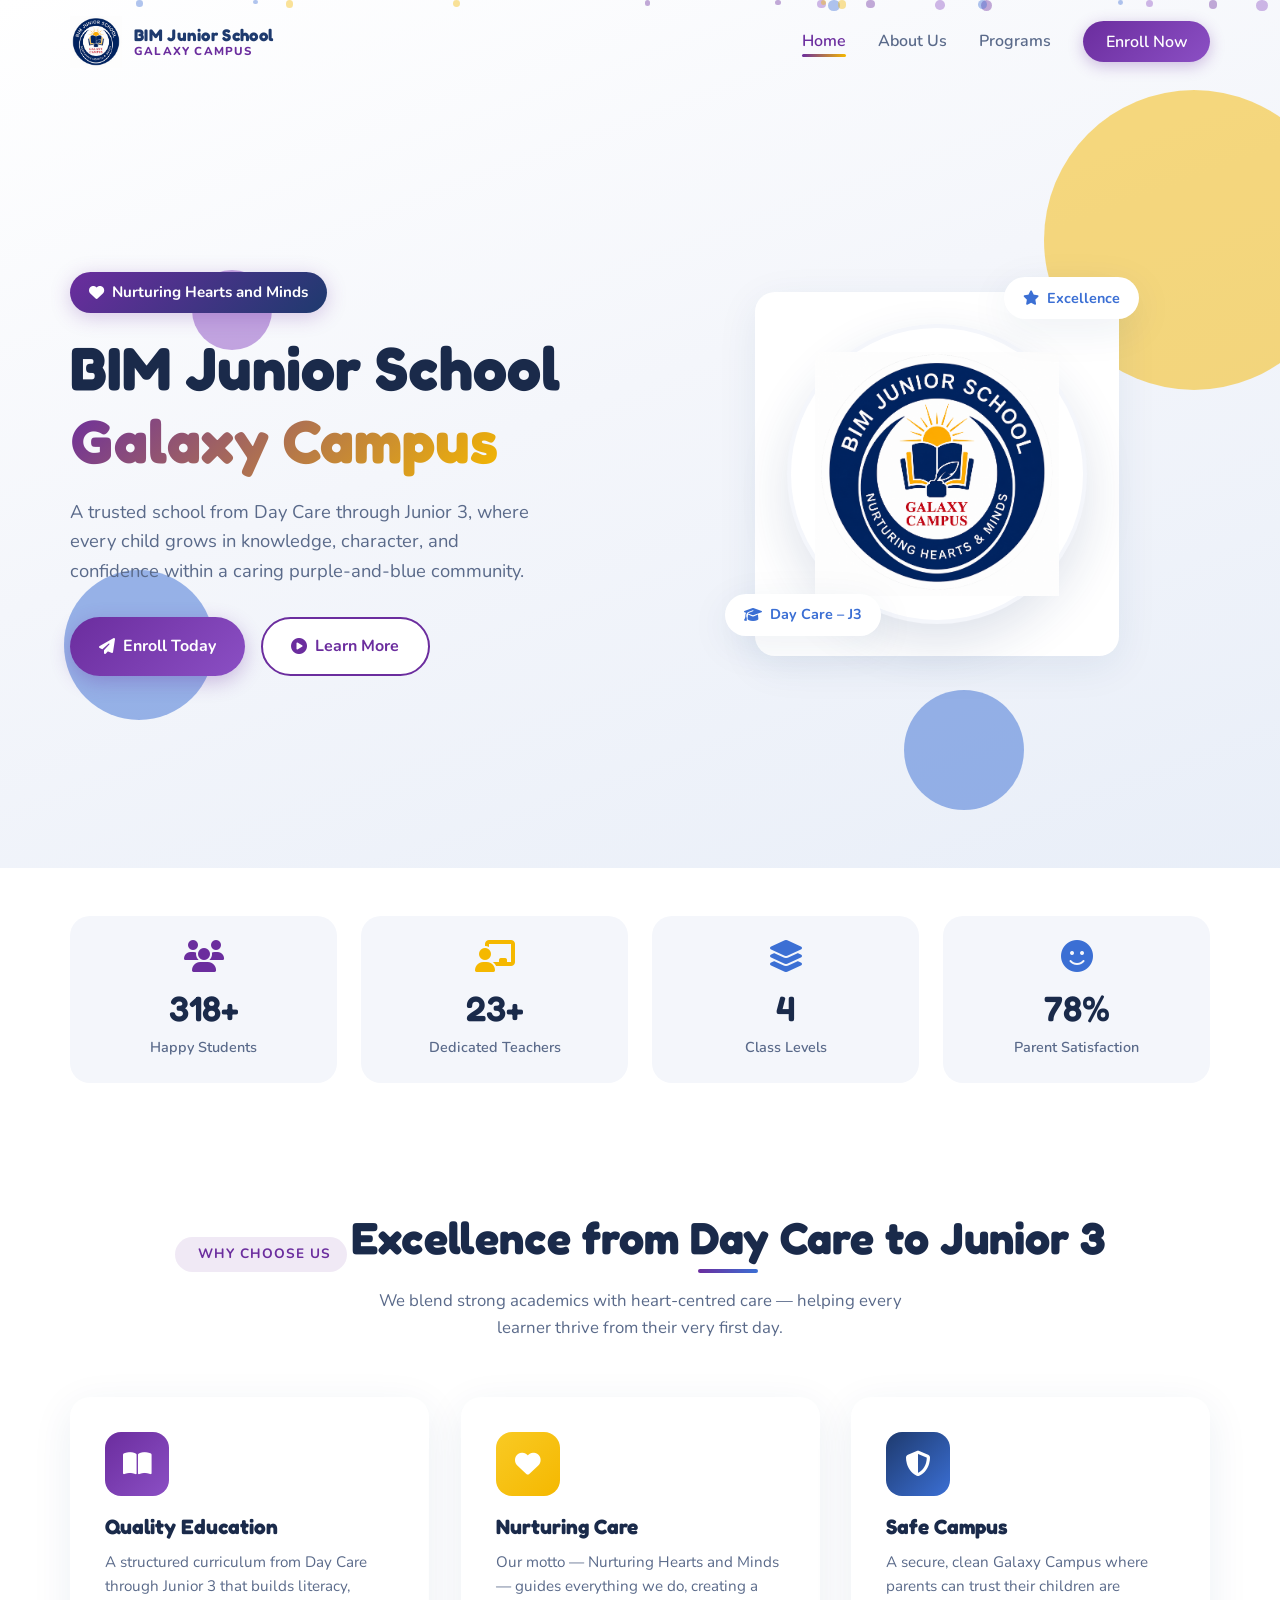
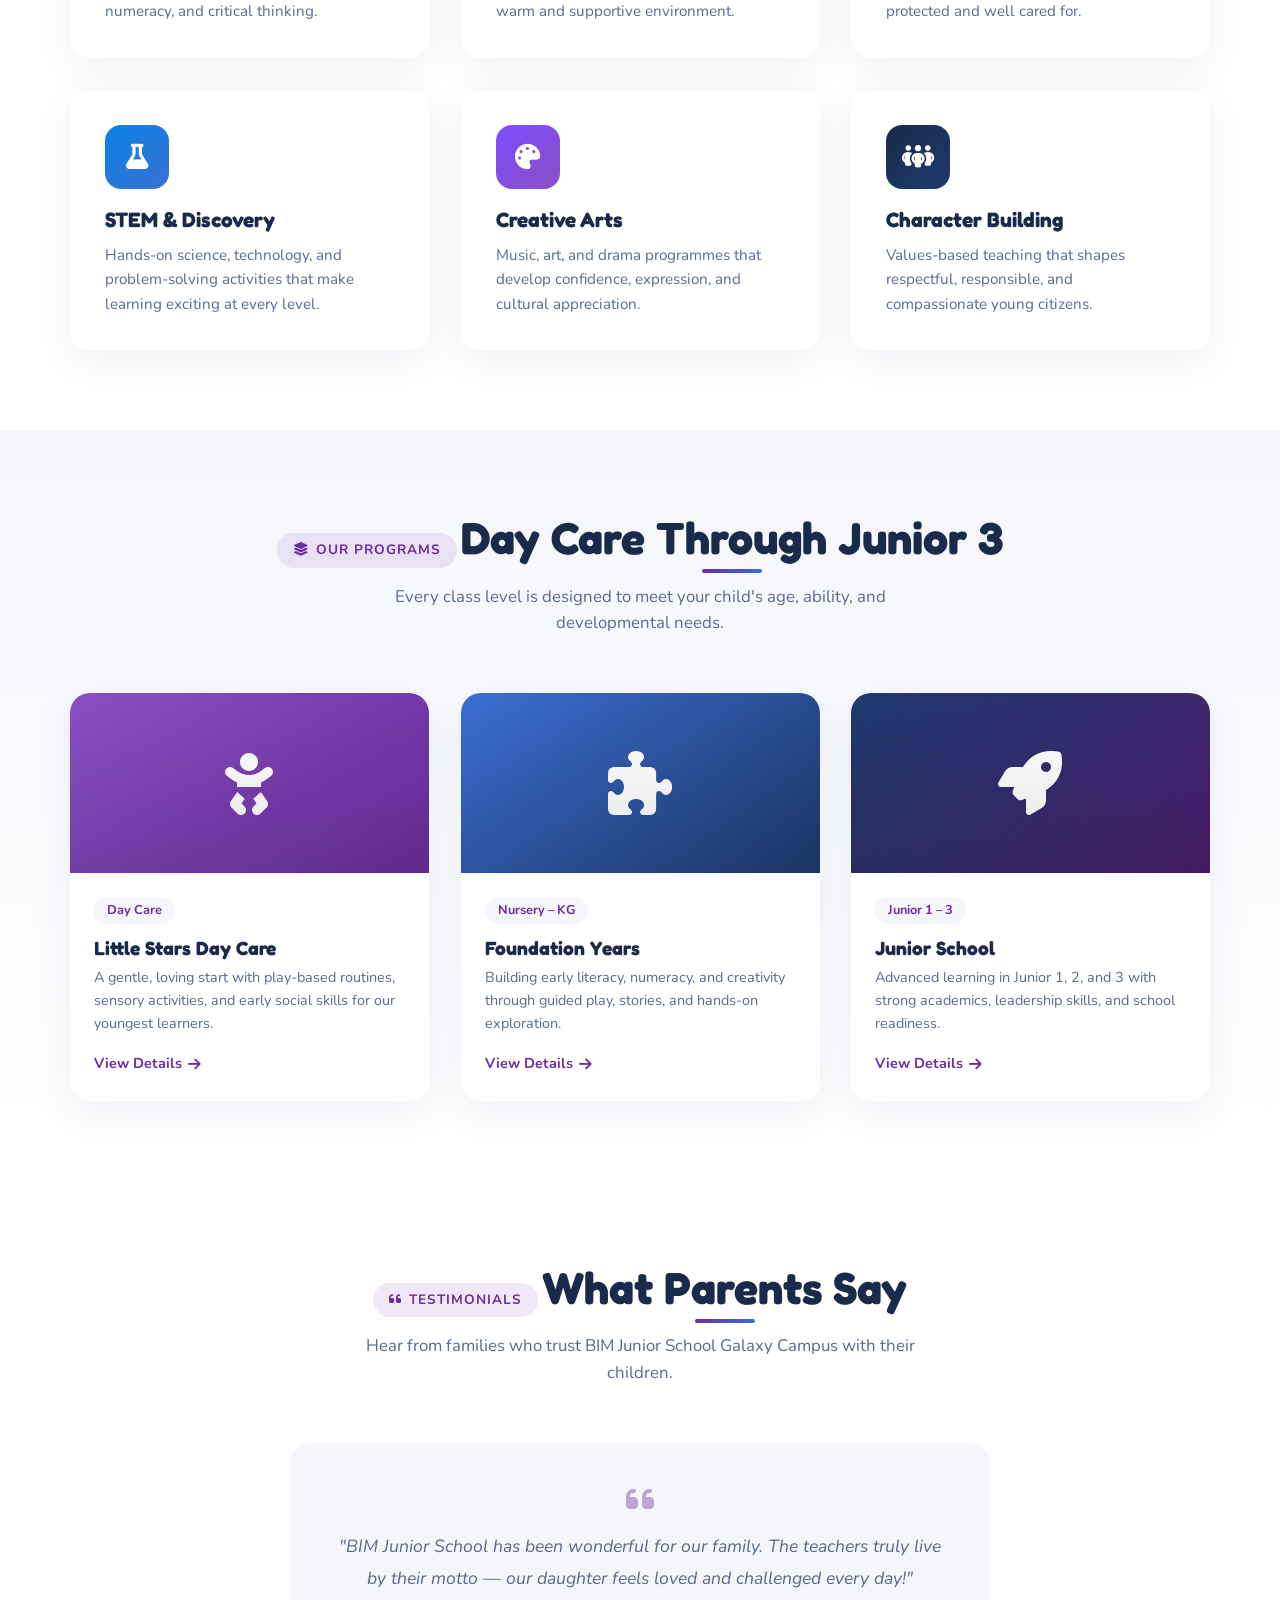
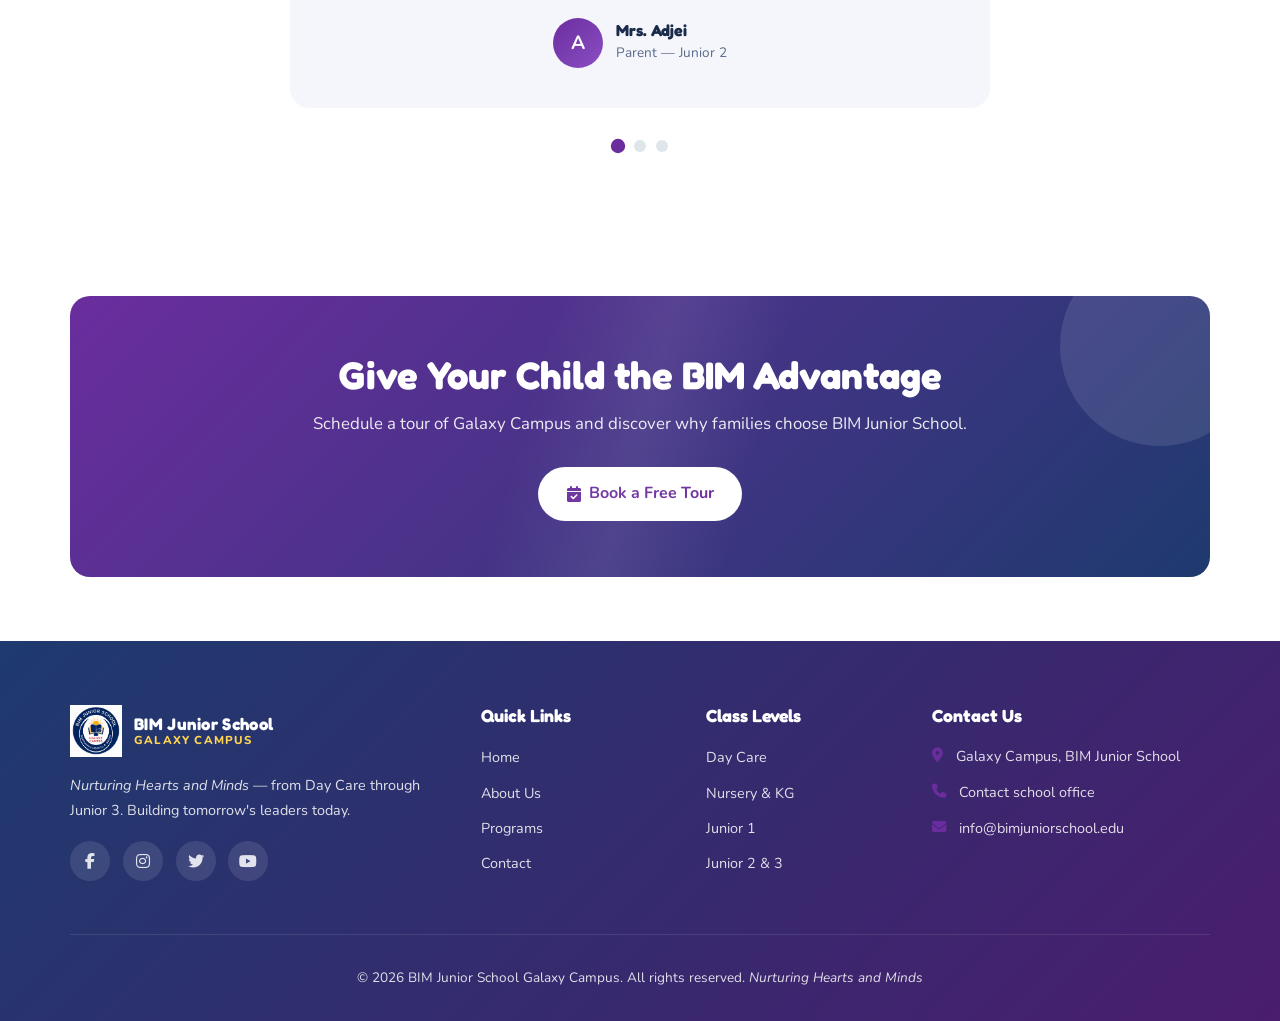
==== index.html @ dcbc6f93 "Initial commit: BIM Junior School Galaxy Campus website" ====
<!DOCTYPE html>
<html lang="en">
<head>
  <meta charset="UTF-8">
  <meta name="viewport" content="width=device-width, initial-scale=1.0">
  <title>BIM Junior School Galaxy Campus | Nurturing Hearts and Minds</title>
  <link rel="preconnect" href="https://fonts.googleapis.com">
  <link rel="preconnect" href="https://fonts.gstatic.com" crossorigin>
  <link href="https://fonts.googleapis.com/css2?family=Fredoka:wght@400;500;600;700&family=Nunito:wght@400;600;700;800&display=swap" rel="stylesheet">
  <link rel="stylesheet" href="https://cdnjs.cloudflare.com/ajax/libs/font-awesome/6.5.1/css/all.min.css">
  <link rel="stylesheet" href="css/style.css">
</head>
<body>

  <div class="scroll-progress" aria-hidden="true"></div>
  <div class="page-transition" aria-hidden="true"></div>

  <!-- Preloader -->
  <div class="preloader">
    <img src="images/logo.png" alt="Loading..." class="preloader-logo">
  </div>

  <!-- Navigation -->
  <nav class="navbar">
    <div class="container nav-inner">
      <a href="index.html" class="logo">
        <img src="images/logo.png" alt="BIM Junior School Galaxy Campus" class="logo-img">
        <span class="logo-text">
          <span class="logo-name">BIM Junior School</span>
          <span class="logo-campus">Galaxy Campus</span>
        </span>
      </a>
      <ul class="nav-links">
        <li><a href="index.html" class="active">Home</a></li>
        <li><a href="about.html">About Us</a></li>
        <li><a href="about.html#programs">Programs</a></li>
        <li><a href="about.html#contact" class="nav-cta">Enroll Now</a></li>
      </ul>
      <div class="hamburger">
        <span></span>
        <span></span>
        <span></span>
      </div>
    </div>
  </nav>

  <!-- Hero -->
  <section class="hero">
    <div class="hero-shapes">
      <div class="shape shape-1"></div>
      <div class="shape shape-2"></div>
      <div class="shape shape-3"></div>
      <div class="shape shape-4"></div>
    </div>
    <div class="container hero-content">
      <div class="hero-text">
        <p class="hero-motto hero-anim" style="--i:0"><i class="fas fa-heart"></i> Nurturing Hearts and Minds</p>
        <h1 class="hero-anim" style="--i:1">BIM Junior School <span>Galaxy Campus</span></h1>
        <p class="hero-anim" style="--i:2">A trusted school from Day Care through Junior 3, where every child grows in knowledge, character, and confidence within a caring purple-and-blue community.</p>
        <div class="hero-buttons hero-anim" style="--i:3">
          <a href="about.html#contact" class="btn btn-primary">
            <i class="fas fa-paper-plane"></i> Enroll Today
          </a>
          <a href="about.html" class="btn btn-outline">
            <i class="fas fa-play-circle"></i> Learn More
          </a>
        </div>
      </div>
      <div class="hero-visual reveal-right">
        <div class="hero-card">
          <div class="hero-logo-wrap">
            <img src="images/logo.png" alt="BIM Junior School Galaxy Campus Logo">
          </div>
          <div class="hero-badge hero-badge-1">
            <i class="fas fa-star"></i> Excellence
          </div>
          <div class="hero-badge hero-badge-2">
            <i class="fas fa-graduation-cap"></i> Day Care – J3
          </div>
        </div>
      </div>
    </div>
  </section>

  <!-- Stats -->
  <section class="stats">
    <div class="container">
      <div class="stats-grid stagger-children">
        <div class="stat-card">
          <i class="fas fa-users"></i>
          <div class="stat-number" data-target="400" data-suffix="+">0</div>
          <div class="stat-label">Happy Students</div>
        </div>
        <div class="stat-card">
          <i class="fas fa-chalkboard-teacher"></i>
          <div class="stat-number" data-target="30" data-suffix="+">0</div>
          <div class="stat-label">Dedicated Teachers</div>
        </div>
        <div class="stat-card">
          <i class="fas fa-layer-group"></i>
          <div class="stat-number" data-target="6" data-suffix="">0</div>
          <div class="stat-label">Class Levels</div>
        </div>
        <div class="stat-card">
          <i class="fas fa-smile"></i>
          <div class="stat-number" data-target="99" data-suffix="%">0</div>
          <div class="stat-label">Parent Satisfaction</div>
        </div>
      </div>
    </div>
  </section>

  <!-- Features -->
  <section class="features">
    <div class="container">
      <div class="section-header reveal reveal-blur">
        <span class="section-tag"><i class="fas fa-sparkles"></i> Why Choose Us</span>
        <h2>Excellence from Day Care to Junior 3</h2>
        <p>We blend strong academics with heart-centred care — helping every learner thrive from their very first day.</p>
      </div>
      <div class="features-grid stagger-children">
        <div class="feature-card">
          <div class="feature-icon purple"><i class="fas fa-book-open"></i></div>
          <h3>Quality Education</h3>
          <p>A structured curriculum from Day Care through Junior 3 that builds literacy, numeracy, and critical thinking.</p>
        </div>
        <div class="feature-card">
          <div class="feature-icon gold"><i class="fas fa-heart"></i></div>
          <h3>Nurturing Care</h3>
          <p>Our motto — Nurturing Hearts and Minds — guides everything we do, creating a warm and supportive environment.</p>
        </div>
        <div class="feature-card">
          <div class="feature-icon blue"><i class="fas fa-shield-halved"></i></div>
          <h3>Safe Campus</h3>
          <p>A secure, clean Galaxy Campus where parents can trust their children are protected and well cared for.</p>
        </div>
        <div class="feature-card">
          <div class="feature-icon sky"><i class="fas fa-flask"></i></div>
          <h3>STEM & Discovery</h3>
          <p>Hands-on science, technology, and problem-solving activities that make learning exciting at every level.</p>
        </div>
        <div class="feature-card">
          <div class="feature-icon violet"><i class="fas fa-palette"></i></div>
          <h3>Creative Arts</h3>
          <p>Music, art, and drama programmes that develop confidence, expression, and cultural appreciation.</p>
        </div>
        <div class="feature-card">
          <div class="feature-icon navy"><i class="fas fa-people-group"></i></div>
          <h3>Character Building</h3>
          <p>Values-based teaching that shapes respectful, responsible, and compassionate young citizens.</p>
        </div>
      </div>
    </div>
  </section>

  <!-- Programs Preview -->
  <section class="programs-preview">
    <div class="container">
      <div class="section-header reveal reveal-blur">
        <span class="section-tag"><i class="fas fa-layer-group"></i> Our Programs</span>
        <h2>Day Care Through Junior 3</h2>
        <p>Every class level is designed to meet your child's age, ability, and developmental needs.</p>
      </div>
      <div class="programs-grid stagger-children">
        <div class="program-card">
          <div class="program-image daycare">
            <i class="fas fa-baby"></i>
          </div>
          <div class="program-body">
            <span class="program-age">Day Care</span>
            <h3>Little Stars Day Care</h3>
            <p>A gentle, loving start with play-based routines, sensory activities, and early social skills for our youngest learners.</p>
            <a href="about.html#programs" class="program-link">
              View Details <i class="fas fa-arrow-right"></i>
            </a>
          </div>
        </div>
        <div class="program-card">
          <div class="program-image nursery">
            <i class="fas fa-puzzle-piece"></i>
          </div>
          <div class="program-body">
            <span class="program-age">Nursery – KG</span>
            <h3>Foundation Years</h3>
            <p>Building early literacy, numeracy, and creativity through guided play, stories, and hands-on exploration.</p>
            <a href="about.html#programs" class="program-link">
              View Details <i class="fas fa-arrow-right"></i>
            </a>
          </div>
        </div>
        <div class="program-card">
          <div class="program-image junior">
            <i class="fas fa-rocket"></i>
          </div>
          <div class="program-body">
            <span class="program-age">Junior 1 – 3</span>
            <h3>Junior School</h3>
            <p>Advanced learning in Junior 1, 2, and 3 with strong academics, leadership skills, and school readiness.</p>
            <a href="about.html#programs" class="program-link">
              View Details <i class="fas fa-arrow-right"></i>
            </a>
          </div>
        </div>
      </div>
    </div>
  </section>

  <!-- Testimonials -->
  <section class="testimonials">
    <div class="container">
      <div class="section-header reveal reveal-blur">
        <span class="section-tag"><i class="fas fa-quote-left"></i> Testimonials</span>
        <h2>What Parents Say</h2>
        <p>Hear from families who trust BIM Junior School Galaxy Campus with their children.</p>
      </div>
      <div class="testimonial-slider reveal-scale">
        <div class="testimonial-card active">
          <i class="fas fa-quote-left quote-icon"></i>
          <p>"BIM Junior School has been wonderful for our family. The teachers truly live by their motto — our daughter feels loved and challenged every day!"</p>
          <div class="testimonial-author">
            <div class="author-avatar" style="background: linear-gradient(135deg, var(--purple), var(--purple-light));">A</div>
            <div>
              <h4>Mrs. Adjei</h4>
              <span>Parent — Junior 2</span>
            </div>
          </div>
        </div>
        <div class="testimonial-card">
          <i class="fas fa-quote-left quote-icon"></i>
          <p>"From Day Care to Junior 3, the school has been consistent in quality. The Galaxy Campus is clean, safe, and full of caring staff."</p>
          <div class="testimonial-author">
            <div class="author-avatar" style="background: linear-gradient(135deg, var(--blue), var(--blue-bright));">K</div>
            <div>
              <h4>Mr. Kwame Osei</h4>
              <span>Parent — Junior 1</span>
            </div>
          </div>
        </div>
        <div class="testimonial-card">
          <i class="fas fa-quote-left quote-icon"></i>
          <p>"The purple and white uniforms give the children such pride. My son has grown in confidence and academics since joining Nursery."</p>
          <div class="testimonial-author">
            <div class="author-avatar" style="background: linear-gradient(135deg, var(--gold), #f9ca24);">E</div>
            <div>
              <h4>Mrs. Efua Mensah</h4>
              <span>Parent — Nursery</span>
            </div>
          </div>
        </div>
        <div class="slider-dots">
          <button class="dot active" aria-label="Testimonial 1"></button>
          <button class="dot" aria-label="Testimonial 2"></button>
          <button class="dot" aria-label="Testimonial 3"></button>
        </div>
      </div>
    </div>
  </section>

  <!-- CTA -->
  <section class="cta-banner">
    <div class="container">
      <div class="cta-inner reveal">
        <h2>Give Your Child the BIM Advantage</h2>
        <p>Schedule a tour of Galaxy Campus and discover why families choose BIM Junior School.</p>
        <a href="about.html#contact" class="btn">
          <i class="fas fa-calendar-check"></i> Book a Free Tour
        </a>
      </div>
    </div>
  </section>

  <!-- Footer -->
  <footer class="footer">
    <div class="container">
      <div class="footer-grid">
        <div class="footer-brand">
          <a href="index.html" class="logo">
            <img src="images/logo.png" alt="BIM Junior School" class="logo-img">
            <span class="logo-text">
              <span class="logo-name">BIM Junior School</span>
              <span class="logo-campus">Galaxy Campus</span>
            </span>
          </a>
          <p><em>Nurturing Hearts and Minds</em> — from Day Care through Junior 3. Building tomorrow's leaders today.</p>
          <div class="social-links">
            <a href="#" aria-label="Facebook"><i class="fab fa-facebook-f"></i></a>
            <a href="#" aria-label="Instagram"><i class="fab fa-instagram"></i></a>
            <a href="#" aria-label="Twitter"><i class="fab fa-twitter"></i></a>
            <a href="#" aria-label="YouTube"><i class="fab fa-youtube"></i></a>
          </div>
        </div>
        <div>
          <h4>Quick Links</h4>
          <ul class="footer-links">
            <li><a href="index.html">Home</a></li>
            <li><a href="about.html">About Us</a></li>
            <li><a href="about.html#programs">Programs</a></li>
            <li><a href="about.html#contact">Contact</a></li>
          </ul>
        </div>
        <div>
          <h4>Class Levels</h4>
          <ul class="footer-links">
            <li><a href="about.html#programs">Day Care</a></li>
            <li><a href="about.html#programs">Nursery &amp; KG</a></li>
            <li><a href="about.html#programs">Junior 1</a></li>
            <li><a href="about.html#programs">Junior 2 &amp; 3</a></li>
          </ul>
        </div>
        <div>
          <h4>Contact Us</h4>
          <div class="contact-item">
            <i class="fas fa-map-marker-alt"></i>
            <span>Galaxy Campus, BIM Junior School</span>
          </div>
          <div class="contact-item">
            <i class="fas fa-phone"></i>
            <span>Contact school office</span>
          </div>
          <div class="contact-item">
            <i class="fas fa-envelope"></i>
            <span>info@bimjuniorschool.edu</span>
          </div>
        </div>
      </div>
      <div class="footer-bottom">
        <p>&copy; 2026 BIM Junior School Galaxy Campus. All rights reserved. <em>Nurturing Hearts and Minds</em></p>
      </div>
    </div>
  </footer>

  <script src="js/main.js"></script>
</body>
</html>
---- css/style.css ----
/* ===== Variables — BIM Junior School (Purple, Blue, White) ===== */
:root {
  --purple: #6b2d9e;
  --purple-light: #8b4fc4;
  --purple-dark: #4a1d6e;
  --blue: #1e3a6e;
  --blue-light: #2e5aac;
  --blue-bright: #3b6fd4;
  --gold: #f5b800;
  --gold-light: #ffd54f;
  --white: #ffffff;
  --cream: #f4f6fb;
  --warm-white: #ffffff;
  --text: #1a2a4a;
  --text-muted: #5a6a8a;
  --shadow: 0 10px 40px rgba(30, 58, 110, 0.08);
  --shadow-hover: 0 20px 50px rgba(30, 58, 110, 0.14);
  --radius: 20px;
  --transition: 0.4s cubic-bezier(0.4, 0, 0.2, 1);
}

/* ===== Reset & Base ===== */
*,
*::before,
*::after {
  margin: 0;
  padding: 0;
  box-sizing: border-box;
}

html {
  scroll-behavior: smooth;
}

body {
  font-family: "Nunito", sans-serif;
  color: var(--text);
  background: var(--warm-white);
  line-height: 1.6;
  overflow-x: hidden;
}

h1, h2, h3, h4 {
  font-family: "Fredoka", sans-serif;
  line-height: 1.2;
}

a {
  text-decoration: none;
  color: inherit;
}

img {
  max-width: 100%;
  display: block;
}

.container {
  width: min(1140px, 92%);
  margin: 0 auto;
}

/* ===== Preloader ===== */
.preloader {
  position: fixed;
  inset: 0;
  background: var(--cream);
  display: flex;
  align-items: center;
  justify-content: center;
  z-index: 9999;
  transition: opacity 0.6s ease, visibility 0.6s ease;
}

.preloader.hidden {
  opacity: 0;
  visibility: hidden;
  pointer-events: none;
}

.preloader-logo {
  width: 90px;
  height: 90px;
  object-fit: contain;
  animation: bounce 1s ease infinite;
}

@keyframes bounce {
  0%, 100% { transform: translateY(0); }
  50% { transform: translateY(-15px); }
}

/* ===== Navigation ===== */
.navbar {
  position: fixed;
  top: 0;
  left: 0;
  right: 0;
  z-index: 1000;
  padding: 1rem 0;
  transition: background var(--transition), box-shadow var(--transition), padding var(--transition);
}

.navbar.scrolled {
  background: rgba(255, 253, 248, 0.95);
  backdrop-filter: blur(12px);
  box-shadow: 0 4px 30px rgba(0, 0, 0, 0.06);
  padding: 0.6rem 0;
}

.nav-inner {
  display: flex;
  align-items: center;
  justify-content: space-between;
}

.logo {
  display: flex;
  align-items: center;
  gap: 0.75rem;
  transition: transform var(--transition);
}

.logo:hover {
  transform: scale(1.02);
}

.logo-img {
  width: 52px;
  height: 52px;
  object-fit: contain;
  flex-shrink: 0;
}

.logo-text {
  display: flex;
  flex-direction: column;
  line-height: 1.15;
}

.logo-name {
  font-family: "Fredoka", sans-serif;
  font-size: 1.05rem;
  font-weight: 700;
  color: var(--blue);
  letter-spacing: 0.3px;
}

.logo-campus {
  font-family: "Nunito", sans-serif;
  font-size: 0.72rem;
  font-weight: 800;
  color: var(--purple);
  text-transform: uppercase;
  letter-spacing: 1.2px;
}

.footer-brand .logo-name {
  color: white;
}

.footer-brand .logo-campus {
  color: var(--gold-light);
}

@keyframes wiggle {
  0%, 100% { transform: rotate(0deg); }
  25% { transform: rotate(-8deg); }
  75% { transform: rotate(8deg); }
}

.nav-links {
  display: flex;
  align-items: center;
  gap: 2rem;
  list-style: none;
}

.nav-links a {
  font-weight: 600;
  color: var(--text-muted);
  position: relative;
  padding: 0.3rem 0;
  transition: color var(--transition);
}

.nav-links a::after {
  content: "";
  position: absolute;
  bottom: 0;
  left: 0;
  width: 0;
  height: 3px;
  background: linear-gradient(90deg, var(--purple), var(--gold));
  border-radius: 2px;
  transition: width var(--transition);
}

.nav-links a:hover,
.nav-links a.active {
  color: var(--purple);
}

.nav-links a:hover::after,
.nav-links a.active::after {
  width: 100%;
}

.nav-cta {
  background: linear-gradient(135deg, var(--purple), var(--purple-light));
  color: white !important;
  padding: 0.6rem 1.4rem !important;
  border-radius: 50px;
  box-shadow: 0 4px 15px rgba(107, 45, 158, 0.3);
  transition: transform var(--transition), box-shadow var(--transition) !important;
}

.nav-cta::after {
  display: none !important;
}

.nav-cta:hover {
  transform: translateY(-2px);
  box-shadow: 0 8px 25px rgba(107, 45, 158, 0.4);
  color: white !important;
}

.hamburger {
  display: none;
  flex-direction: column;
  gap: 5px;
  cursor: pointer;
  padding: 5px;
  z-index: 1001;
}

.hamburger span {
  width: 26px;
  height: 3px;
  background: var(--purple);
  border-radius: 3px;
  transition: var(--transition);
}

.hamburger.active span:nth-child(1) {
  transform: rotate(45deg) translate(6px, 6px);
}

.hamburger.active span:nth-child(2) {
  opacity: 0;
}

.hamburger.active span:nth-child(3) {
  transform: rotate(-45deg) translate(6px, -6px);
}

/* ===== Hero ===== */
.hero {
  min-height: 100vh;
  display: flex;
  align-items: center;
  position: relative;
  padding: 7rem 0 4rem;
  background: linear-gradient(160deg, var(--white) 0%, var(--cream) 45%, #e8eef8 100%);
  overflow: hidden;
}

.hero-shapes {
  position: absolute;
  inset: 0;
  pointer-events: none;
}

.shape {
  position: absolute;
  border-radius: 50%;
  opacity: 0.5;
  animation: float 6s ease-in-out infinite;
}

.shape-1 {
  width: 300px;
  height: 300px;
  background: var(--gold);
  top: 10%;
  right: -5%;
  animation-delay: 0s;
}

.shape-2 {
  width: 150px;
  height: 150px;
  background: var(--blue-bright);
  bottom: 20%;
  left: 5%;
  animation-delay: 1s;
}

.shape-3 {
  width: 80px;
  height: 80px;
  background: var(--purple-light);
  top: 30%;
  left: 15%;
  animation-delay: 2s;
}

.shape-4 {
  width: 120px;
  height: 120px;
  background: var(--blue-bright);
  bottom: 10%;
  right: 20%;
  animation-delay: 1.5s;
}

@keyframes float {
  0%, 100% { transform: translateY(0) rotate(0deg); }
  50% { transform: translateY(-25px) rotate(5deg); }
}

.hero-content {
  display: grid;
  grid-template-columns: 1fr 1fr;
  gap: 3rem;
  align-items: center;
  position: relative;
  z-index: 1;
}

.hero-text h1 {
  font-size: clamp(2.5rem, 5vw, 3.8rem);
  margin-bottom: 1.2rem;
  color: var(--text);
}

.hero-text h1 span {
  background: linear-gradient(135deg, var(--purple), var(--gold));
  -webkit-background-clip: text;
  -webkit-text-fill-color: transparent;
  background-clip: text;
}

.hero-motto {
  display: inline-flex;
  align-items: center;
  gap: 0.5rem;
  background: linear-gradient(135deg, var(--purple), var(--blue));
  color: white;
  padding: 0.5rem 1.2rem;
  border-radius: 50px;
  font-weight: 700;
  font-size: 0.95rem;
  margin-bottom: 1.2rem;
  box-shadow: 0 4px 20px rgba(107, 45, 158, 0.25);
}

.hero-text > p:not(.hero-motto) {
  font-size: 1.15rem;
  color: var(--text-muted);
  margin-bottom: 2rem;
  max-width: 480px;
}
.hero-logo-wrap {
  width: 300px;
  height: 300px;
  background: white;
  border-radius: 50%;
  display: flex;
  align-items: center;
  justify-content: center;
  padding: 1.5rem;
  box-shadow: var(--shadow-hover);
  border: 4px solid var(--cream);
  animation: float 6s ease-in-out infinite, logoGlow 3s ease-in-out infinite;
}

.hero-logo-wrap img {
  width: 100%;
  height: 100%;
  object-fit: contain;
}

.hero-buttons {
  display: flex;
  gap: 1rem;
  flex-wrap: wrap;
}

.btn {
  display: inline-flex;
  align-items: center;
  gap: 0.5rem;
  padding: 0.9rem 1.8rem;
  border-radius: 50px;
  font-weight: 700;
  font-size: 1rem;
  border: none;
  cursor: pointer;
  transition: transform var(--transition), box-shadow var(--transition);
}

.btn-primary {
  background: linear-gradient(135deg, var(--purple), var(--purple-light));
  color: white;
  box-shadow: 0 6px 20px rgba(107, 45, 158, 0.3);
}

.btn-primary:hover {
  transform: translateY(-3px);
  box-shadow: 0 10px 30px rgba(107, 45, 158, 0.4);
}

.btn-outline {
  background: white;
  color: var(--purple);
  border: 2px solid var(--purple);
}

.btn-outline:hover {
  background: var(--purple);
  color: white;
  transform: translateY(-3px);
}

.hero-visual {
  position: relative;
  display: flex;
  justify-content: center;
}

.hero-card {
  background: white;
  border-radius: var(--radius);
  padding: 2rem;
  box-shadow: var(--shadow);
  position: relative;
  animation: slideInRight 1s ease;
}

@keyframes slideInRight {
  from { opacity: 0; transform: translateX(60px); }
  to { opacity: 1; transform: translateX(0); }
}

.hero-illustration {
  width: 320px;
  height: 280px;
  background: linear-gradient(135deg, var(--blue-light), var(--purple));
  border-radius: var(--radius);
  display: flex;
  align-items: center;
  justify-content: center;
  font-size: 6rem;
  color: white;
  position: relative;
  overflow: hidden;
}

.hero-illustration::before {
  content: "";
  position: absolute;
  inset: 0;
  background: radial-gradient(circle at 30% 30%, rgba(255,255,255,0.3), transparent);
}

.hero-badge {
  position: absolute;
  background: white;
  border-radius: 50px;
  padding: 0.6rem 1.2rem;
  box-shadow: var(--shadow);
  display: flex;
  align-items: center;
  gap: 0.5rem;
  font-weight: 700;
  font-size: 0.9rem;
  animation: popIn 0.8s ease backwards, badgeFloat 4s ease-in-out 1.2s infinite;
}

.hero-badge-1 {
  top: -15px;
  right: -20px;
  color: var(--blue-bright);
  animation-delay: 0.5s, 1.7s;
}

.hero-badge-2 {
  bottom: 20px;
  left: -30px;
  color: var(--blue-bright);
  animation-delay: 0.8s, 2s;
}

@keyframes popIn {
  from { opacity: 0; transform: scale(0.5); }
  to { opacity: 1; transform: scale(1); }
}

/* ===== Stats ===== */
.stats {
  padding: 3rem 0;
  background: white;
  margin-top: -2rem;
  position: relative;
  z-index: 2;
}

.stats-grid {
  display: grid;
  grid-template-columns: repeat(4, 1fr);
  gap: 1.5rem;
}

.stat-card {
  text-align: center;
  padding: 1.5rem;
  border-radius: var(--radius);
  background: var(--cream);
  transition: transform var(--transition), box-shadow var(--transition);
}

.stat-card:hover {
  transform: translateY(-5px);
  box-shadow: var(--shadow);
}

.stat-card i {
  font-size: 2rem;
  margin-bottom: 0.5rem;
  display: block;
}

.stat-card:nth-child(1) i { color: var(--purple); }
.stat-card:nth-child(2) i { color: var(--gold); }
.stat-card:nth-child(3) i { color: var(--blue-bright); }
.stat-card:nth-child(4) i { color: var(--blue-bright); }

.stat-number {
  font-family: "Fredoka", sans-serif;
  font-size: 2.2rem;
  font-weight: 600;
  color: var(--text);
}

.stat-label {
  font-size: 0.9rem;
  color: var(--text-muted);
  font-weight: 600;
}

/* ===== Sections ===== */
section {
  padding: 5rem 0;
}

.section-header {
  text-align: center;
  margin-bottom: 3.5rem;
}

.section-tag {
  display: inline-flex;
  align-items: center;
  gap: 0.4rem;
  background: rgba(107, 45, 158, 0.1);
  color: var(--purple);
  padding: 0.4rem 1rem;
  border-radius: 50px;
  font-weight: 700;
  font-size: 0.85rem;
  margin-bottom: 1rem;
  text-transform: uppercase;
  letter-spacing: 1px;
}

.section-header h2 {
  font-size: clamp(2rem, 4vw, 2.8rem);
  margin-bottom: 0.8rem;
}

.section-header p {
  color: var(--text-muted);
  max-width: 560px;
  margin: 0 auto;
  font-size: 1.05rem;
}

/* ===== Features ===== */
.features {
  background: var(--warm-white);
}

.features-grid {
  display: grid;
  grid-template-columns: repeat(3, 1fr);
  gap: 2rem;
}

.feature-card {
  background: white;
  padding: 2.2rem;
  border-radius: var(--radius);
  box-shadow: var(--shadow);
  transition: transform var(--transition), box-shadow var(--transition);
  position: relative;
  overflow: hidden;
}

.feature-card::before {
  content: "";
  position: absolute;
  top: 0;
  left: 0;
  right: 0;
  height: 4px;
  background: linear-gradient(90deg, var(--purple), var(--gold));
  transform: scaleX(0);
  transform-origin: left;
  transition: transform var(--transition);
}

.feature-card:hover {
  transform: translateY(-8px);
  box-shadow: var(--shadow-hover);
}

.feature-card:hover::before {
  transform: scaleX(1);
}

.feature-icon {
  width: 64px;
  height: 64px;
  border-radius: 16px;
  display: flex;
  align-items: center;
  justify-content: center;
  font-size: 1.6rem;
  color: white;
  margin-bottom: 1.2rem;
  transition: transform var(--transition);
}

.feature-card:hover .feature-icon {
  transform: scale(1.1) rotate(-5deg);
}

.feature-icon.purple { background: linear-gradient(135deg, var(--purple), var(--purple-light)); }
.feature-icon.gold { background: linear-gradient(135deg, #f9ca24, var(--gold)); }
.feature-icon.blue { background: linear-gradient(135deg, var(--blue), var(--blue-bright)); }
.feature-icon.sky { background: linear-gradient(135deg, #0984e3, var(--blue-bright)); }
.feature-icon.violet { background: linear-gradient(135deg, #7c4dff, var(--purple-light)); }
.feature-icon.navy { background: linear-gradient(135deg, var(--blue-dark, #1a2a4a), var(--blue)); }

.feature-card h3 {
  font-size: 1.3rem;
  margin-bottom: 0.6rem;
}

.feature-card p {
  color: var(--text-muted);
  font-size: 0.95rem;
}

/* ===== Programs Preview ===== */
.programs-preview {
  background: linear-gradient(180deg, var(--cream), var(--warm-white));
}

.programs-grid {
  display: grid;
  grid-template-columns: repeat(3, 1fr);
  gap: 2rem;
}

.program-card {
  background: white;
  border-radius: var(--radius);
  overflow: hidden;
  box-shadow: var(--shadow);
  transition: transform var(--transition), box-shadow var(--transition);
}

.program-card:hover {
  transform: translateY(-8px) scale(1.02);
  box-shadow: var(--shadow-hover);
}

.program-image {
  height: 180px;
  display: flex;
  align-items: center;
  justify-content: center;
  font-size: 4rem;
  color: white;
  position: relative;
  overflow: hidden;
}

.program-image::after {
  content: "";
  position: absolute;
  inset: 0;
  background: linear-gradient(to top, rgba(0,0,0,0.1), transparent);
}

.program-image.daycare { background: linear-gradient(135deg, var(--purple-light), var(--purple)); }
.program-image.nursery { background: linear-gradient(135deg, var(--blue-bright), var(--blue)); }
.program-image.junior { background: linear-gradient(135deg, var(--blue), var(--purple-dark)); }

.program-body {
  padding: 1.5rem;
}

.program-body h3 {
  font-size: 1.2rem;
  margin-bottom: 0.4rem;
}

.program-age {
  display: inline-block;
  background: var(--cream);
  color: var(--purple);
  font-size: 0.8rem;
  font-weight: 700;
  padding: 0.2rem 0.8rem;
  border-radius: 50px;
  margin-bottom: 0.8rem;
}

.program-body p {
  color: var(--text-muted);
  font-size: 0.9rem;
  margin-bottom: 1rem;
}

.program-link {
  display: inline-flex;
  align-items: center;
  gap: 0.4rem;
  color: var(--purple);
  font-weight: 700;
  font-size: 0.9rem;
  transition: gap var(--transition);
}

.program-link:hover {
  gap: 0.7rem;
}

/* ===== Testimonials ===== */
.testimonials {
  background: white;
}

.testimonial-slider {
  max-width: 700px;
  margin: 0 auto;
  position: relative;
}

.testimonial-card {
  background: var(--cream);
  padding: 2.5rem;
  border-radius: var(--radius);
  text-align: center;
  display: none;
  animation: fadeSlide 0.6s ease;
}

.testimonial-card.active {
  display: block;
}

@keyframes fadeSlide {
  from { opacity: 0; transform: translateY(20px); }
  to { opacity: 1; transform: translateY(0); }
}

.testimonial-card .quote-icon {
  font-size: 2rem;
  color: var(--purple);
  opacity: 0.4;
  margin-bottom: 1rem;
}

.testimonial-card p {
  font-size: 1.1rem;
  font-style: italic;
  color: var(--text-muted);
  margin-bottom: 1.5rem;
  line-height: 1.8;
}

.testimonial-author {
  display: flex;
  align-items: center;
  justify-content: center;
  gap: 0.8rem;
}

.author-avatar {
  width: 50px;
  height: 50px;
  border-radius: 50%;
  display: flex;
  align-items: center;
  justify-content: center;
  font-size: 1.2rem;
  color: white;
  font-weight: 700;
}

.testimonial-author h4 {
  font-size: 1rem;
  text-align: left;
}

.testimonial-author span {
  font-size: 0.85rem;
  color: var(--text-muted);
}

.slider-dots {
  display: flex;
  justify-content: center;
  gap: 0.6rem;
  margin-top: 2rem;
}

.dot {
  width: 12px;
  height: 12px;
  border-radius: 50%;
  background: #dfe6e9;
  border: none;
  cursor: pointer;
  transition: background var(--transition), transform var(--transition);
}

.dot.active {
  background: var(--purple);
  transform: scale(1.2);
}

/* ===== CTA Banner ===== */
.cta-banner {
  padding: 4rem 0;
}

.cta-inner {
  background: linear-gradient(135deg, var(--purple), var(--blue));
  border-radius: var(--radius);
  padding: 3.5rem;
  text-align: center;
  color: white;
  position: relative;
  overflow: hidden;
}

.cta-inner::before {
  content: "";
  position: absolute;
  width: 200px;
  height: 200px;
  background: rgba(255,255,255,0.1);
  border-radius: 50%;
  top: -50px;
  right: -50px;
}

.cta-inner h2 {
  font-size: clamp(1.8rem, 3vw, 2.4rem);
  margin-bottom: 0.8rem;
  position: relative;
}

.cta-inner p {
  opacity: 0.9;
  margin-bottom: 1.8rem;
  font-size: 1.05rem;
  position: relative;
}

.cta-inner .btn {
  background: white;
  color: var(--purple);
  position: relative;
}

.cta-inner .btn:hover {
  transform: translateY(-3px);
  box-shadow: 0 10px 30px rgba(0,0,0,0.2);
}

/* ===== Footer ===== */
.footer {
  background: linear-gradient(135deg, var(--blue), var(--purple-dark));
  color: rgba(255,255,255,0.85);
  padding: 4rem 0 2rem;
}

.footer-grid {
  display: grid;
  grid-template-columns: 2fr 1fr 1fr 1.5fr;
  gap: 2.5rem;
  margin-bottom: 3rem;
}

.footer-brand .logo {
  color: white;
  margin-bottom: 1rem;
}

.footer-brand p {
  font-size: 0.9rem;
  line-height: 1.7;
  margin-bottom: 1.2rem;
}

.social-links {
  display: flex;
  gap: 0.8rem;
}

.social-links a {
  width: 40px;
  height: 40px;
  border-radius: 50%;
  background: rgba(255,255,255,0.1);
  display: flex;
  align-items: center;
  justify-content: center;
  transition: background var(--transition), transform var(--transition);
}

.social-links a:hover {
  background: var(--purple);
  transform: translateY(-3px);
}

.footer h4 {
  color: white;
  margin-bottom: 1.2rem;
  font-size: 1.1rem;
}

.footer-links {
  list-style: none;
}

.footer-links li {
  margin-bottom: 0.6rem;
}

.footer-links a {
  font-size: 0.9rem;
  transition: color var(--transition), padding-left var(--transition);
}

.footer-links a:hover {
  color: var(--purple);
  padding-left: 5px;
}

.contact-item {
  display: flex;
  align-items: flex-start;
  gap: 0.8rem;
  margin-bottom: 0.8rem;
  font-size: 0.9rem;
}

.contact-item i {
  color: var(--purple);
  margin-top: 3px;
}

.footer-bottom {
  border-top: 1px solid rgba(255,255,255,0.1);
  padding-top: 2rem;
  text-align: center;
  font-size: 0.85rem;
}

/* ===== About Page ===== */
.page-hero {
  padding: 9rem 0 4rem;
  background: linear-gradient(160deg, var(--cream), #e8f4ff);
  text-align: center;
  position: relative;
  overflow: hidden;
}

.page-hero h1 {
  font-size: clamp(2.2rem, 4vw, 3.2rem);
  margin-bottom: 0.8rem;
}

.page-hero p {
  color: var(--text-muted);
  font-size: 1.1rem;
  max-width: 600px;
  margin: 0 auto;
}

.breadcrumb {
  display: flex;
  align-items: center;
  justify-content: center;
  gap: 0.5rem;
  margin-bottom: 1.5rem;
  font-size: 0.9rem;
  color: var(--text-muted);
}

.breadcrumb a {
  color: var(--purple);
  transition: opacity var(--transition);
}

.breadcrumb a:hover {
  opacity: 0.7;
}

/* About Story */
.about-story {
  padding: 5rem 0;
}

.story-grid {
  display: grid;
  grid-template-columns: 1fr 1fr;
  gap: 4rem;
  align-items: center;
}

.story-image {
  border-radius: var(--radius);
  height: 400px;
  background: linear-gradient(135deg, var(--blue-light), var(--purple));
  display: flex;
  align-items: center;
  justify-content: center;
  font-size: 5rem;
  color: white;
  box-shadow: var(--shadow);
  position: relative;
  overflow: hidden;
}

.story-image::before {
  content: "";
  position: absolute;
  inset: 0;
  background: radial-gradient(circle at 70% 30%, rgba(255,255,255,0.25), transparent);
}

.story-content h2 {
  font-size: 2.2rem;
  margin-bottom: 1rem;
}

.story-content p {
  color: var(--text-muted);
  margin-bottom: 1rem;
  font-size: 1.02rem;
}

.story-list {
  list-style: none;
  margin-top: 1.5rem;
}

.story-list li {
  display: flex;
  align-items: center;
  gap: 0.8rem;
  margin-bottom: 0.8rem;
  font-weight: 600;
}

.story-list i {
  color: var(--blue-bright);
  font-size: 1.1rem;
}

/* Team */
.team {
  background: var(--cream);
  padding: 5rem 0;
}

.team-grid {
  display: grid;
  grid-template-columns: repeat(4, 1fr);
  gap: 2rem;
}

.team-card {
  background: white;
  border-radius: var(--radius);
  padding: 2rem 1.5rem;
  text-align: center;
  box-shadow: var(--shadow);
  transition: transform var(--transition), box-shadow var(--transition);
}

.team-card:hover {
  transform: translateY(-8px);
  box-shadow: var(--shadow-hover);
}

.team-avatar {
  width: 90px;
  height: 90px;
  border-radius: 50%;
  margin: 0 auto 1rem;
  display: flex;
  align-items: center;
  justify-content: center;
  font-size: 2rem;
  color: white;
  transition: transform var(--transition);
}

.team-card:hover .team-avatar {
  transform: scale(1.08);
}

.team-card h3 {
  font-size: 1.1rem;
  margin-bottom: 0.2rem;
}

.team-card .role {
  color: var(--purple);
  font-size: 0.85rem;
  font-weight: 700;
  margin-bottom: 0.6rem;
}

.team-card p {
  color: var(--text-muted);
  font-size: 0.85rem;
}

/* Timeline */
.timeline-section {
  padding: 5rem 0;
}

.timeline {
  max-width: 700px;
  margin: 0 auto;
  position: relative;
}

.timeline::before {
  content: "";
  position: absolute;
  left: 50%;
  transform: translateX(-50%);
  width: 3px;
  height: 100%;
  background: linear-gradient(to bottom, var(--purple), var(--blue-bright), var(--blue));
  border-radius: 3px;
}

.timeline-item {
  display: flex;
  align-items: center;
  margin-bottom: 3rem;
  position: relative;
}

.timeline-item:nth-child(odd) {
  flex-direction: row-reverse;
}

.timeline-content {
  width: 45%;
  background: white;
  padding: 1.5rem;
  border-radius: var(--radius);
  box-shadow: var(--shadow);
  transition: transform var(--transition);
}

.timeline-content:hover {
  transform: scale(1.03);
}

.timeline-dot {
  position: absolute;
  left: 50%;
  transform: translateX(-50%);
  width: 20px;
  height: 20px;
  background: var(--purple);
  border: 4px solid white;
  border-radius: 50%;
  box-shadow: 0 0 0 3px var(--purple);
  z-index: 1;
}

.timeline-content h3 {
  font-size: 1.1rem;
  margin-bottom: 0.3rem;
}

.timeline-content .year {
  color: var(--purple);
  font-weight: 700;
  font-size: 0.85rem;
  margin-bottom: 0.5rem;
}

.timeline-content p {
  color: var(--text-muted);
  font-size: 0.9rem;
}

/* Contact Form */
.contact-section {
  padding: 5rem 0;
  background: var(--warm-white);
}

.contact-grid {
  display: grid;
  grid-template-columns: 1fr 1.2fr;
  gap: 3rem;
}

.contact-info h2 {
  font-size: 2rem;
  margin-bottom: 1rem;
}

.contact-info > p {
  color: var(--text-muted);
  margin-bottom: 2rem;
}

.info-cards {
  display: flex;
  flex-direction: column;
  gap: 1.2rem;
}

.info-card {
  display: flex;
  align-items: center;
  gap: 1rem;
  padding: 1.2rem;
  background: white;
  border-radius: var(--radius);
  box-shadow: var(--shadow);
  transition: transform var(--transition);
}

.info-card:hover {
  transform: translateX(8px);
}

.info-card-icon {
  width: 50px;
  height: 50px;
  border-radius: 12px;
  display: flex;
  align-items: center;
  justify-content: center;
  font-size: 1.2rem;
  color: white;
  flex-shrink: 0;
}

.contact-form {
  background: white;
  padding: 2.5rem;
  border-radius: var(--radius);
  box-shadow: var(--shadow);
}

.contact-form h3 {
  font-size: 1.4rem;
  margin-bottom: 1.5rem;
}

.form-group {
  margin-bottom: 1.2rem;
}

.form-group label {
  display: block;
  font-weight: 600;
  margin-bottom: 0.4rem;
  font-size: 0.9rem;
}

.form-group input,
.form-group select,
.form-group textarea {
  width: 100%;
  padding: 0.8rem 1rem;
  border: 2px solid #eee;
  border-radius: 12px;
  font-family: inherit;
  font-size: 0.95rem;
  transition: border-color var(--transition), box-shadow var(--transition);
  background: var(--warm-white);
}

.form-group input:focus,
.form-group select:focus,
.form-group textarea:focus {
  outline: none;
  border-color: var(--purple);
  box-shadow: 0 0 0 4px rgba(107, 45, 158, 0.12);
}

.form-group textarea {
  resize: vertical;
  min-height: 120px;
}

.form-row {
  display: grid;
  grid-template-columns: 1fr 1fr;
  gap: 1rem;
}

.form-success {
  display: none;
  text-align: center;
  padding: 2rem;
}

.form-success.show {
  display: block;
  animation: fadeSlide 0.5s ease;
}

.form-success i {
  font-size: 3rem;
  color: var(--blue-bright);
  margin-bottom: 1rem;
}

/* Map placeholder */
.map-placeholder {
  height: 300px;
  background: linear-gradient(135deg, #dfe6e9, #b2bec3);
  border-radius: var(--radius);
  display: flex;
  align-items: center;
  justify-content: center;
  color: white;
  font-size: 1.2rem;
  font-weight: 700;
  margin-top: 3rem;
  position: relative;
  overflow: hidden;
}

.map-placeholder i {
  font-size: 3rem;
  margin-right: 1rem;
}

/* ===== Scroll Animations ===== */
.reveal {
  opacity: 0;
  transform: translateY(40px);
  transition: opacity 0.8s ease, transform 0.8s ease;
}

.reveal.visible {
  opacity: 1;
  transform: translateY(0);
}

.reveal-left {
  opacity: 0;
  transform: translateX(-40px);
  transition: opacity 0.8s ease, transform 0.8s ease;
}

.reveal-left.visible {
  opacity: 1;
  transform: translateX(0);
}

.reveal-right {
  opacity: 0;
  transform: translateX(40px);
  transition: opacity 0.8s ease, transform 0.8s ease;
}

.reveal-right.visible {
  opacity: 1;
  transform: translateX(0);
}

.reveal-scale {
  opacity: 0;
  transform: scale(0.9);
  transition: opacity 0.8s ease, transform 0.8s ease;
}

.reveal-scale.visible {
  opacity: 1;
  transform: scale(1);
}

/* Stagger children */
.stagger-children > * {
  opacity: 0;
  transform: translateY(30px);
  transition: opacity 0.6s ease, transform 0.6s ease;
}

.stagger-children.visible > *:nth-child(1) { transition-delay: 0.1s; }
.stagger-children.visible > *:nth-child(2) { transition-delay: 0.2s; }
.stagger-children.visible > *:nth-child(3) { transition-delay: 0.3s; }
.stagger-children.visible > *:nth-child(4) { transition-delay: 0.4s; }
.stagger-children.visible > *:nth-child(5) { transition-delay: 0.5s; }
.stagger-children.visible > *:nth-child(6) { transition-delay: 0.6s; }

.stagger-children.visible > * {
  opacity: 1;
  transform: translateY(0);
}

/* ===== Enhanced Animations ===== */

/* Scroll progress bar */
.scroll-progress {
  position: fixed;
  top: 0;
  left: 0;
  height: 4px;
  width: 0%;
  background: linear-gradient(90deg, var(--purple), var(--blue-bright), var(--gold));
  z-index: 10001;
  transition: width 0.1s linear;
  box-shadow: 0 0 12px rgba(107, 45, 158, 0.5);
}

/* Page transition overlay */
.page-transition {
  position: fixed;
  inset: 0;
  background: linear-gradient(135deg, var(--purple), var(--blue));
  z-index: 10000;
  transform: scaleY(0);
  transform-origin: bottom;
  pointer-events: none;
  transition: transform 0.5s cubic-bezier(0.77, 0, 0.175, 1);
}

.page-transition.active {
  transform: scaleY(1);
  transform-origin: top;
}

body.loaded .preloader {
  transition: opacity 0.8s ease, visibility 0.8s ease, transform 0.8s ease;
}

body.loaded .preloader.hidden {
  transform: scale(1.1);
}

/* Hero staggered entrance */
.hero-anim {
  opacity: 0;
  transform: translateY(35px);
  animation: heroFadeUp 0.9s cubic-bezier(0.22, 1, 0.36, 1) forwards;
  animation-delay: calc(0.15s + var(--i, 0) * 0.12s);
}

@keyframes heroFadeUp {
  to {
    opacity: 1;
    transform: translateY(0);
  }
}

/* Hero logo glow pulse */
@keyframes logoGlow {
  0%, 100% { box-shadow: var(--shadow-hover); }
  50% { box-shadow: 0 0 40px rgba(107, 45, 158, 0.25), 0 0 80px rgba(59, 111, 212, 0.15); }
}

@keyframes badgeFloat {
  0%, 100% { transform: translateY(0); }
  50% { transform: translateY(-8px); }
}

/* Button shimmer & ripple */
.btn {
  position: relative;
  overflow: hidden;
}

.btn::before {
  content: "";
  position: absolute;
  top: 0;
  left: -100%;
  width: 100%;
  height: 100%;
  background: linear-gradient(90deg, transparent, rgba(255,255,255,0.3), transparent);
  transition: left 0.6s ease;
}

.btn:hover::before {
  left: 100%;
}

.btn-primary {
  animation: btnPulse 3s ease-in-out infinite;
}

@keyframes btnPulse {
  0%, 100% { box-shadow: 0 6px 20px rgba(107, 45, 158, 0.3); }
  50% { box-shadow: 0 6px 30px rgba(107, 45, 158, 0.5), 0 0 20px rgba(59, 111, 212, 0.2); }
}

.btn .ripple {
  position: absolute;
  border-radius: 50%;
  background: rgba(255, 255, 255, 0.45);
  transform: scale(0);
  animation: rippleAnim 0.6s ease-out;
  pointer-events: none;
}

@keyframes rippleAnim {
  to { transform: scale(4); opacity: 0; }
}

/* 3D tilt cards */
.tilt-card {
  transform-style: preserve-3d;
  transition: transform 0.15s ease-out, box-shadow 0.4s ease;
  will-change: transform;
}

.tilt-card:hover {
  box-shadow: var(--shadow-hover);
}

/* Feature card shine sweep */
.feature-card,
.program-card,
.team-card,
.stat-card,
.info-card {
  position: relative;
  overflow: hidden;
}

.feature-card::after,
.program-card::after,
.team-card::after {
  content: "";
  position: absolute;
  top: 0;
  left: -120%;
  width: 60%;
  height: 100%;
  background: linear-gradient(90deg, transparent, rgba(255,255,255,0.18), transparent);
  transform: skewX(-20deg);
  transition: left 0.7s ease;
  pointer-events: none;
}

.feature-card:hover::after,
.program-card:hover::after,
.team-card:hover::after {
  left: 150%;
}

.feature-card:hover .feature-icon {
  animation: iconPop 0.5s ease;
}

@keyframes iconPop {
  0% { transform: scale(1); }
  40% { transform: scale(1.2) rotate(-8deg); }
  100% { transform: scale(1.1) rotate(-5deg); }
}

/* Program image zoom */
.program-image i {
  transition: transform 0.5s cubic-bezier(0.34, 1.56, 0.64, 1);
}

.program-card:hover .program-image i {
  transform: scale(1.2) rotate(5deg);
}

.program-image {
  transition: transform 0.5s ease;
}

.program-card:hover .program-image {
  transform: scale(1.03);
}

/* Stat card bounce */
.stat-card {
  transition: transform 0.4s cubic-bezier(0.34, 1.56, 0.64, 1), box-shadow 0.4s ease;
}

.stat-card:hover {
  transform: translateY(-8px) scale(1.03);
}

.stat-card:hover i {
  animation: wiggle 0.6s ease;
}

/* Section headers line draw */
.section-header h2 {
  position: relative;
  display: inline-block;
}

.section-header h2::after {
  content: "";
  position: absolute;
  bottom: -8px;
  left: 50%;
  transform: translateX(-50%) scaleX(0);
  width: 60px;
  height: 4px;
  background: linear-gradient(90deg, var(--purple), var(--blue-bright));
  border-radius: 2px;
  transition: transform 0.6s cubic-bezier(0.34, 1.56, 0.64, 1);
}

.section-header.visible h2::after,
.section-header.reveal.visible h2::after {
  transform: translateX(-50%) scaleX(1);
}

/* CTA shimmer */
.cta-inner {
  animation: ctaGlow 4s ease-in-out infinite;
}

@keyframes ctaGlow {
  0%, 100% { box-shadow: 0 0 0 rgba(255,255,255,0); }
  50% { box-shadow: 0 0 60px rgba(255,255,255,0.15); }
}

.cta-inner::after {
  content: "";
  position: absolute;
  inset: 0;
  background: linear-gradient(105deg, transparent 40%, rgba(255,255,255,0.08) 50%, transparent 60%);
  animation: shimmer 5s ease-in-out infinite;
  pointer-events: none;
}

@keyframes shimmer {
  0% { transform: translateX(-100%); }
  100% { transform: translateX(100%); }
}

/* Testimonial crossfade */
.testimonial-card {
  animation: none;
}

.testimonial-card.active {
  animation: testimonialIn 0.7s cubic-bezier(0.22, 1, 0.36, 1);
}

@keyframes testimonialIn {
  from {
    opacity: 0;
    transform: translateY(25px) scale(0.97);
  }
  to {
    opacity: 1;
    transform: translateY(0) scale(1);
  }
}

/* Timeline slide-in */
.timeline-item {
  opacity: 0;
  transform: translateY(30px);
  transition: opacity 0.7s ease, transform 0.7s ease;
}

.timeline-item.visible {
  opacity: 1;
  transform: translateY(0);
}

.timeline-item:nth-child(even) {
  transform: translateX(30px);
}

.timeline-item:nth-child(odd) {
  transform: translateX(-30px);
}

.timeline-item.visible:nth-child(even),
.timeline-item.visible:nth-child(odd) {
  transform: translateX(0);
}

.timeline-dot {
  transition: transform 0.4s ease, box-shadow 0.4s ease;
}

.timeline-item.visible .timeline-dot {
  animation: dotPulse 0.6s ease;
}

@keyframes dotPulse {
  0% { transform: translateX(-50%) scale(0); }
  60% { transform: translateX(-50%) scale(1.4); }
  100% { transform: translateX(-50%) scale(1); }
}

/* Social icons spin */
.social-links a {
  transition: background var(--transition), transform 0.4s cubic-bezier(0.34, 1.56, 0.64, 1);
}

.social-links a:hover {
  transform: translateY(-5px) rotate(8deg);
}

.social-links a:hover i {
  animation: iconSpin 0.5s ease;
}

@keyframes iconSpin {
  from { transform: rotate(0deg); }
  to { transform: rotate(360deg); }
}

/* Nav links stagger on mobile open */
.nav-links.open li {
  animation: navSlideIn 0.4s ease forwards;
  opacity: 0;
}

.nav-links.open li:nth-child(1) { animation-delay: 0.05s; }
.nav-links.open li:nth-child(2) { animation-delay: 0.12s; }
.nav-links.open li:nth-child(3) { animation-delay: 0.19s; }
.nav-links.open li:nth-child(4) { animation-delay: 0.26s; }

@keyframes navSlideIn {
  from { opacity: 0; transform: translateX(30px); }
  to { opacity: 1; transform: translateX(0); }
}

/* Form focus glow */
.form-group input,
.form-group select,
.form-group textarea {
  transition: border-color var(--transition), box-shadow var(--transition), transform 0.3s ease;
}

.form-group input:focus,
.form-group select:focus,
.form-group textarea:focus {
  transform: translateY(-2px);
}

/* Footer link slide */
.footer-links a {
  display: inline-block;
  transition: color var(--transition), transform 0.3s ease;
}

.footer-links a:hover {
  transform: translateX(6px);
}

/* Reveal blur variant */
.reveal-blur {
  opacity: 0;
  filter: blur(8px);
  transform: translateY(30px);
  transition: opacity 0.9s ease, transform 0.9s ease, filter 0.9s ease;
}

.reveal-blur.visible {
  opacity: 1;
  filter: blur(0);
  transform: translateY(0);
}

/* Reveal rotate */
.reveal-rotate {
  opacity: 0;
  transform: perspective(800px) rotateX(15deg) translateY(30px);
  transition: opacity 0.8s ease, transform 0.8s ease;
}

.reveal-rotate.visible {
  opacity: 1;
  transform: perspective(800px) rotateX(0) translateY(0);
}

/* Parallax shapes */
.shape {
  transition: transform 0.1s linear;
}

/* Floating particles in hero */
.hero-particles {
  position: absolute;
  inset: 0;
  pointer-events: none;
  overflow: hidden;
}

.particle {
  position: absolute;
  width: 8px;
  height: 8px;
  border-radius: 50%;
  opacity: 0.4;
  animation: particleFloat linear infinite;
}

@keyframes particleFloat {
  0% { transform: translateY(100vh) rotate(0deg); opacity: 0; }
  10% { opacity: 0.5; }
  90% { opacity: 0.5; }
  100% { transform: translateY(-100px) rotate(720deg); opacity: 0; }
}

/* Logo img subtle hover */
.logo-img {
  transition: transform 0.4s cubic-bezier(0.34, 1.56, 0.64, 1);
}

.logo:hover .logo-img {
  transform: rotate(-5deg) scale(1.08);
}

/* Map placeholder pulse */
.map-placeholder {
  animation: mapPulse 3s ease-in-out infinite;
}

@keyframes mapPulse {
  0%, 100% { box-shadow: inset 0 0 0 rgba(107, 45, 158, 0); }
  50% { box-shadow: inset 0 0 60px rgba(107, 45, 158, 0.15); }
}

.map-placeholder i {
  animation: mapBounce 2s ease-in-out infinite;
}

@keyframes mapBounce {
  0%, 100% { transform: translateY(0); }
  50% { transform: translateY(-8px); }
}

/* Success form celebration */
.form-success.show i {
  animation: successPop 0.6s cubic-bezier(0.34, 1.56, 0.64, 1);
}

@keyframes successPop {
  0% { transform: scale(0); }
  60% { transform: scale(1.3); }
  100% { transform: scale(1); }
}

/* Reduced motion */
@media (prefers-reduced-motion: reduce) {
  *, *::before, *::after {
    animation-duration: 0.01ms !important;
    animation-iteration-count: 1 !important;
    transition-duration: 0.01ms !important;
  }

  .scroll-progress { display: none; }
}

/* ===== Responsive ===== */
@media (max-width: 992px) {
  .hero-content,
  .story-grid,
  .contact-grid {
    grid-template-columns: 1fr;
    text-align: center;
  }

  .hero-text p {
    margin-left: auto;
    margin-right: auto;
  }

  .hero-buttons {
    justify-content: center;
  }

  .hero-visual {
    order: -1;
  }

  .features-grid,
  .programs-grid {
    grid-template-columns: repeat(2, 1fr);
  }

  .stats-grid {
    grid-template-columns: repeat(2, 1fr);
  }

  .team-grid {
    grid-template-columns: repeat(2, 1fr);
  }

  .footer-grid {
    grid-template-columns: 1fr 1fr;
  }

  .timeline::before {
    left: 20px;
  }

  .timeline-item,
  .timeline-item:nth-child(odd) {
    flex-direction: row;
    padding-left: 50px;
  }

  .timeline-content {
    width: 100%;
  }

  .timeline-dot {
    left: 20px;
  }
}

@media (max-width: 768px) {
  .nav-links {
    position: fixed;
    top: 0;
    right: -100%;
    width: 75%;
    max-width: 320px;
    height: 100vh;
    background: white;
    flex-direction: column;
    justify-content: center;
    gap: 2rem;
    box-shadow: -10px 0 40px rgba(0,0,0,0.1);
    transition: right var(--transition);
    padding: 2rem;
  }

  .nav-links.open {
    right: 0;
  }

  .hamburger {
    display: flex;
  }

  .features-grid,
  .programs-grid,
  .stats-grid,
  .team-grid {
    grid-template-columns: 1fr;
  }

  .footer-grid {
    grid-template-columns: 1fr;
  }

  .form-row {
    grid-template-columns: 1fr;
  }

  .hero-logo-wrap {
    width: 240px;
    height: 240px;
  }

  .cta-inner {
    padding: 2.5rem 1.5rem;
  }
}
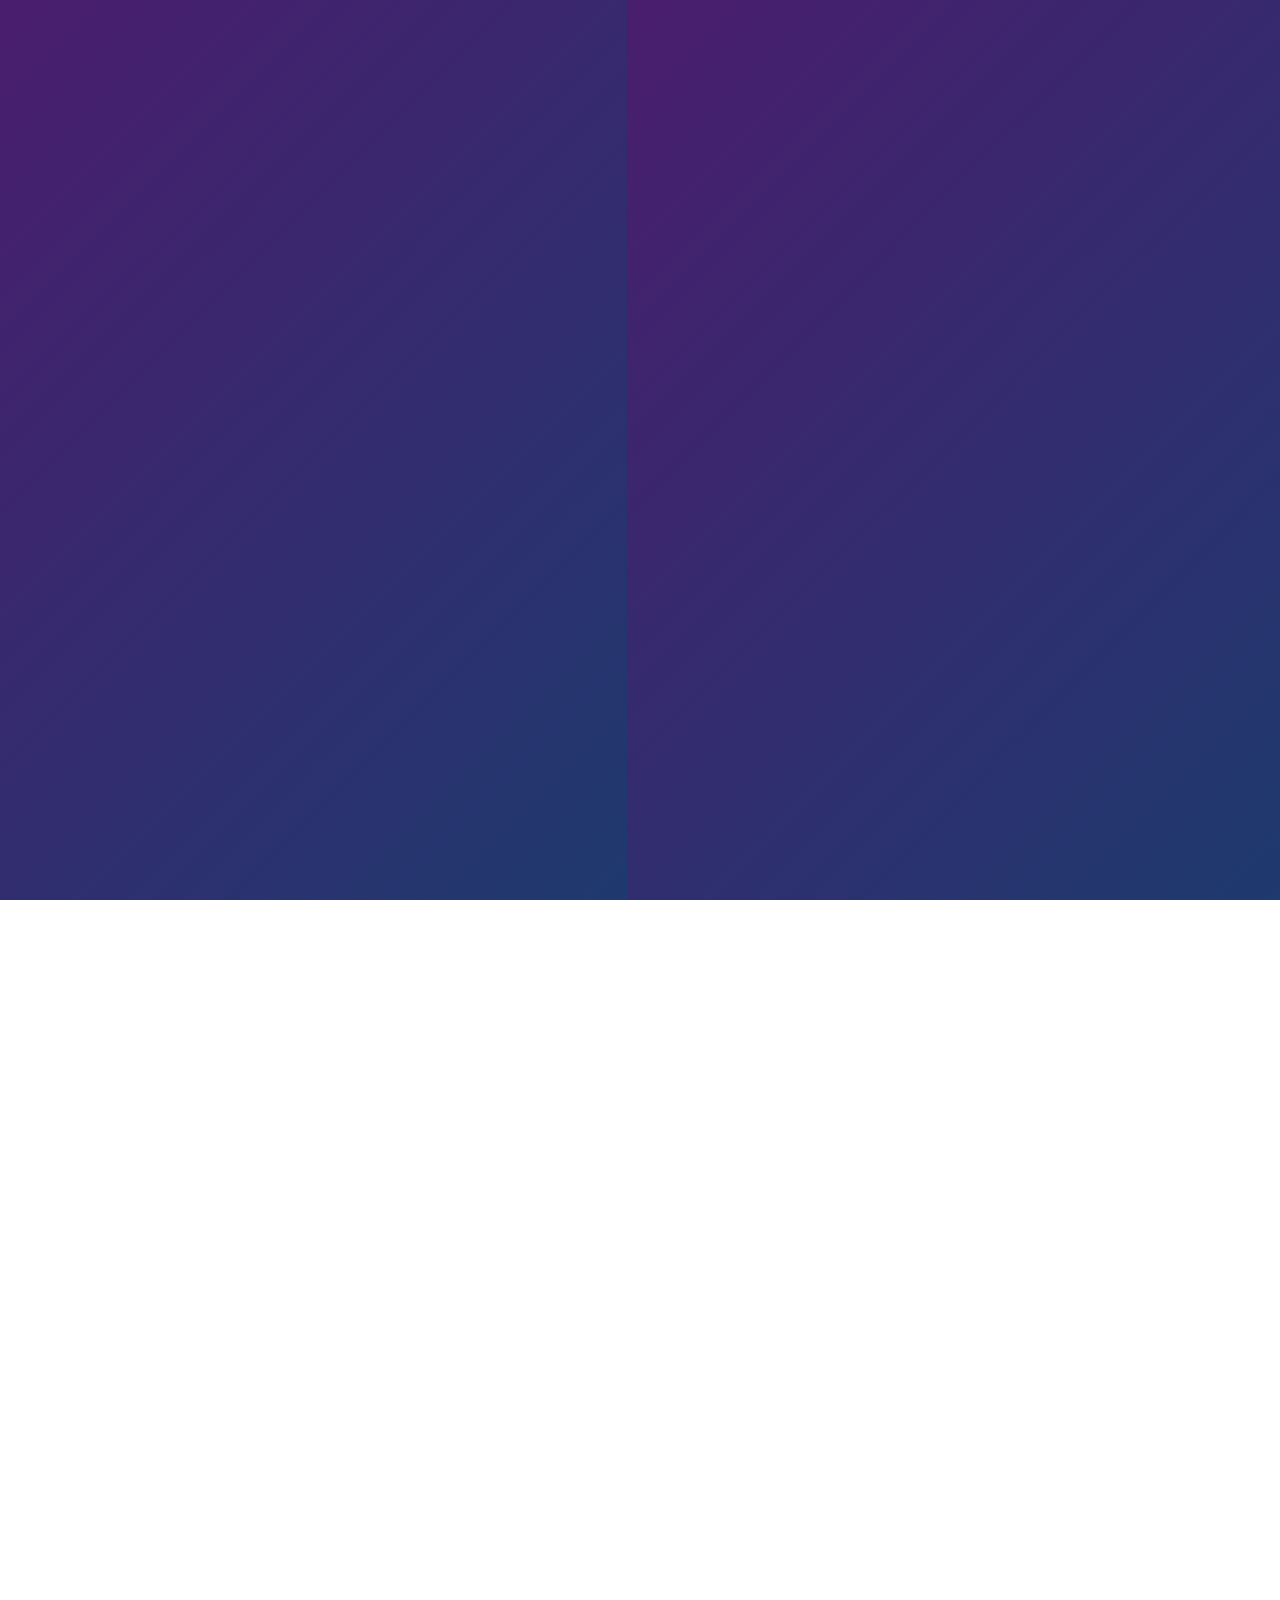
==== commit ea15aa21: "Add welcoming 2.5s preloader with logo entrance and curtain reveal. The welcome screen shows the sch" ====
--- a/index.html
+++ b/index.html
@@ -10,14 +10,28 @@
   <link rel="stylesheet" href="https://cdnjs.cloudflare.com/ajax/libs/font-awesome/6.5.1/css/all.min.css">
   <link rel="stylesheet" href="css/style.css">
 </head>
-<body>
+<body class="preloader-active">
 
   <div class="scroll-progress" aria-hidden="true"></div>
   <div class="page-transition" aria-hidden="true"></div>
 
   <!-- Preloader -->
-  <div class="preloader">
-    <img src="images/logo.png" alt="Loading..." class="preloader-logo">
+  <div class="preloader" aria-label="Welcome to BIM Junior School">
+    <div class="preloader-bg"></div>
+    <div class="preloader-content">
+      <div class="preloader-logo-wrap">
+        <div class="preloader-ring"></div>
+        <div class="preloader-ring preloader-ring-2"></div>
+        <img src="images/logo.png" alt="BIM Junior School Logo" class="preloader-logo">
+      </div>
+      <p class="preloader-welcome">Welcome to</p>
+      <h2 class="preloader-title">BIM Junior School</h2>
+      <p class="preloader-campus">Galaxy Campus</p>
+      <p class="preloader-motto"><i class="fas fa-heart"></i> Nurturing Hearts and Minds</p>
+      <div class="preloader-progress" aria-hidden="true"><span></span></div>
+    </div>
+    <div class="preloader-curtain preloader-curtain--left"></div>
+    <div class="preloader-curtain preloader-curtain--right"></div>
   </div>
 
   <!-- Navigation -->
--- a/css/style.css
+++ b/css/style.css
@@ -60,16 +60,16 @@
   margin: 0 auto;
 }
 
-/* ===== Preloader ===== */
+/* ===== Preloader — Welcome Screen (2.5s) ===== */
 .preloader {
   position: fixed;
   inset: 0;
-  background: var(--cream);
+  z-index: 9999;
   display: flex;
   align-items: center;
   justify-content: center;
-  z-index: 9999;
-  transition: opacity 0.6s ease, visibility 0.6s ease;
+  overflow: hidden;
+  pointer-events: all;
 }
 
 .preloader.hidden {
@@ -78,16 +78,257 @@
   pointer-events: none;
 }
 
+.preloader-bg {
+  position: absolute;
+  inset: 0;
+  background: linear-gradient(145deg, var(--white) 0%, var(--cream) 40%, #e8eef8 100%);
+  z-index: 0;
+}
+
+.preloader-bg::before {
+  content: "";
+  position: absolute;
+  inset: 0;
+  background:
+    radial-gradient(circle at 20% 30%, rgba(107, 45, 158, 0.08), transparent 45%),
+    radial-gradient(circle at 80% 70%, rgba(30, 58, 110, 0.1), transparent 45%);
+}
+
+.preloader-content {
+  position: relative;
+  z-index: 2;
+  text-align: center;
+  padding: 2rem;
+  display: flex;
+  flex-direction: column;
+  align-items: center;
+}
+
+.preloader-logo-wrap {
+  position: relative;
+  width: 140px;
+  height: 140px;
+  margin-bottom: 1.5rem;
+  animation: welcomeLogoIn 0.9s cubic-bezier(0.34, 1.56, 0.64, 1) forwards;
+}
+
+.preloader-ring {
+  position: absolute;
+  inset: -8px;
+  border-radius: 50%;
+  border: 3px solid transparent;
+  border-top-color: var(--purple);
+  border-right-color: var(--blue-bright);
+  animation: preloaderSpin 1.4s linear infinite;
+}
+
+.preloader-ring-2 {
+  inset: -18px;
+  border-top-color: var(--gold);
+  border-right-color: var(--purple-light);
+  animation: preloaderSpin 2s linear infinite reverse;
+  opacity: 0.6;
+}
+
+@keyframes preloaderSpin {
+  to { transform: rotate(360deg); }
+}
+
 .preloader-logo {
-  width: 90px;
-  height: 90px;
+  width: 100%;
+  height: 100%;
   object-fit: contain;
-  animation: bounce 1s ease infinite;
-}
-
-@keyframes bounce {
-  0%, 100% { transform: translateY(0); }
-  50% { transform: translateY(-15px); }
+  border-radius: 50%;
+  background: white;
+  padding: 0.5rem;
+  box-shadow: 0 12px 40px rgba(107, 45, 158, 0.2);
+  animation: welcomeLogoPulse 1.8s ease-in-out 0.9s infinite;
+}
+
+@keyframes welcomeLogoIn {
+  0% {
+    opacity: 0;
+    transform: scale(0.4) rotate(-15deg);
+  }
+  100% {
+    opacity: 1;
+    transform: scale(1) rotate(0deg);
+  }
+}
+
+@keyframes welcomeLogoPulse {
+  0%, 100% {
+    transform: scale(1);
+    box-shadow: 0 12px 40px rgba(107, 45, 158, 0.2);
+  }
+  50% {
+    transform: scale(1.05);
+    box-shadow: 0 16px 50px rgba(59, 111, 212, 0.3);
+  }
+}
+
+.preloader-welcome {
+  font-size: 0.95rem;
+  font-weight: 700;
+  color: var(--text-muted);
+  text-transform: uppercase;
+  letter-spacing: 3px;
+  margin-bottom: 0.3rem;
+  opacity: 0;
+  animation: welcomeTextUp 0.6s ease 0.4s forwards;
+}
+
+.preloader-title {
+  font-family: "Fredoka", sans-serif;
+  font-size: clamp(1.6rem, 4vw, 2.2rem);
+  color: var(--blue);
+  margin-bottom: 0.2rem;
+  opacity: 0;
+  animation: welcomeTextUp 0.6s ease 0.55s forwards;
+}
+
+.preloader-campus {
+  font-family: "Nunito", sans-serif;
+  font-size: 0.85rem;
+  font-weight: 800;
+  color: var(--purple);
+  text-transform: uppercase;
+  letter-spacing: 2px;
+  margin-bottom: 0.8rem;
+  opacity: 0;
+  animation: welcomeTextUp 0.6s ease 0.7s forwards;
+}
+
+.preloader-motto {
+  display: inline-flex;
+  align-items: center;
+  gap: 0.4rem;
+  background: linear-gradient(135deg, var(--purple), var(--blue));
+  color: white;
+  padding: 0.45rem 1.1rem;
+  border-radius: 50px;
+  font-size: 0.85rem;
+  font-weight: 700;
+  margin-bottom: 1.5rem;
+  opacity: 0;
+  animation: welcomeTextUp 0.6s ease 0.85s forwards;
+}
+
+.preloader-motto i {
+  font-size: 0.75rem;
+  animation: heartBeat 1.2s ease-in-out 1.2s infinite;
+}
+
+@keyframes heartBeat {
+  0%, 100% { transform: scale(1); }
+  50% { transform: scale(1.25); }
+}
+
+@keyframes welcomeTextUp {
+  from {
+    opacity: 0;
+    transform: translateY(20px);
+  }
+  to {
+    opacity: 1;
+    transform: translateY(0);
+  }
+}
+
+.preloader-progress {
+  width: 180px;
+  height: 4px;
+  background: rgba(30, 58, 110, 0.12);
+  border-radius: 4px;
+  overflow: hidden;
+  opacity: 0;
+  animation: welcomeTextUp 0.4s ease 1s forwards;
+}
+
+.preloader-progress span {
+  display: block;
+  height: 100%;
+  width: 0%;
+  background: linear-gradient(90deg, var(--purple), var(--blue-bright), var(--gold));
+  border-radius: 4px;
+  animation: preloaderBar 1.7s cubic-bezier(0.4, 0, 0.2, 1) 0.3s forwards;
+}
+
+@keyframes preloaderBar {
+  to { width: 100%; }
+}
+
+/* Curtain exit */
+.preloader-curtain {
+  position: absolute;
+  top: 0;
+  width: 51%;
+  height: 100%;
+  background: linear-gradient(135deg, var(--purple-dark), var(--blue));
+  z-index: 3;
+  transition: transform 0.55s cubic-bezier(0.77, 0, 0.175, 1);
+}
+
+.preloader-curtain--left {
+  left: 0;
+  transform: translateX(0);
+}
+
+.preloader-curtain--right {
+  right: 0;
+  transform: translateX(0);
+}
+
+.preloader.exiting .preloader-content {
+  animation: welcomeContentOut 0.45s ease forwards;
+}
+
+.preloader.exiting .preloader-curtain--left {
+  transform: translateX(-100%);
+}
+
+.preloader.exiting .preloader-curtain--right {
+  transform: translateX(100%);
+}
+
+@keyframes welcomeContentOut {
+  to {
+    opacity: 0;
+    transform: scale(0.92);
+  }
+}
+
+/* Body states during preloader */
+body.preloader-active {
+  overflow: hidden;
+}
+
+body.preloader-active > *:not(.preloader):not(.scroll-progress):not(.page-transition) {
+  opacity: 0;
+}
+
+body.loaded > *:not(.preloader):not(.scroll-progress):not(.page-transition) {
+  animation: siteReveal 0.7s ease 0.15s forwards;
+}
+
+@keyframes siteReveal {
+  from {
+    opacity: 0;
+    transform: translateY(12px);
+  }
+  to {
+    opacity: 1;
+    transform: translateY(0);
+  }
+}
+
+body.loaded .preloader {
+  transition: opacity 0.4s ease 0.5s, visibility 0.4s ease 0.5s;
+}
+
+body.loaded .preloader.hidden {
+  opacity: 0;
+  visibility: hidden;
 }
 
 /* ===== Navigation ===== */
@@ -1466,16 +1707,18 @@
   transform-origin: top;
 }
 
-body.loaded .preloader {
-  transition: opacity 0.8s ease, visibility 0.8s ease, transform 0.8s ease;
-}
-
 body.loaded .preloader.hidden {
-  transform: scale(1.1);
-}
-
-/* Hero staggered entrance */
-.hero-anim {
+  opacity: 0;
+  visibility: hidden;
+}
+
+/* Hero staggered entrance — starts after welcome screen */
+body:not(.loaded) .hero-anim {
+  opacity: 0;
+  animation: none;
+}
+
+body.loaded .hero-anim {
   opacity: 0;
   transform: translateY(35px);
   animation: heroFadeUp 0.9s cubic-bezier(0.22, 1, 0.36, 1) forwards;
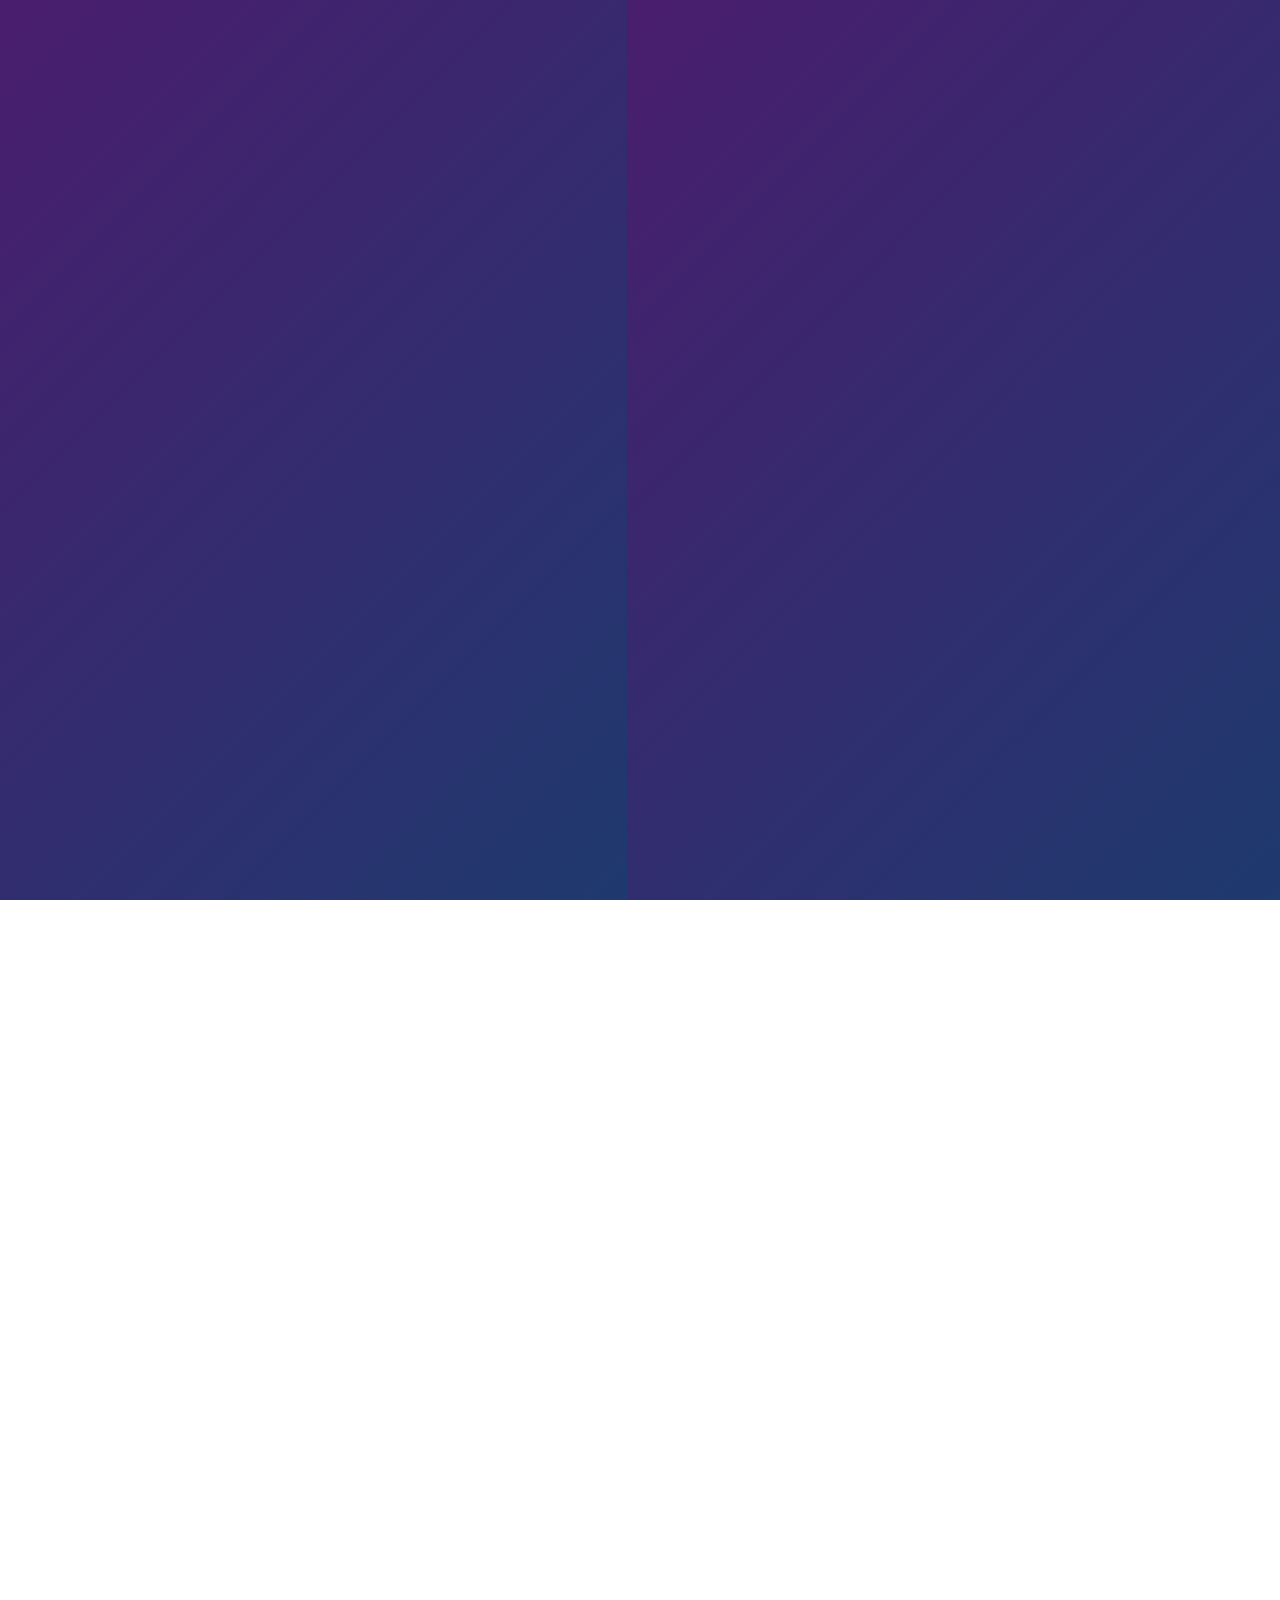
==== commit 522bff3b: "Add real school photos, campus gallery, and refined typography. Integrates classroom and play images" ====
--- a/index.html
+++ b/index.html
@@ -6,7 +6,7 @@
   <title>BIM Junior School Galaxy Campus | Nurturing Hearts and Minds</title>
   <link rel="preconnect" href="https://fonts.googleapis.com">
   <link rel="preconnect" href="https://fonts.gstatic.com" crossorigin>
-  <link href="https://fonts.googleapis.com/css2?family=Fredoka:wght@400;500;600;700&family=Nunito:wght@400;600;700;800&display=swap" rel="stylesheet">
+  <link href="https://fonts.googleapis.com/css2?family=Fredoka:wght@400;500;600;700&family=Quicksand:wght@400;500;600;700&display=swap" rel="stylesheet">
   <link rel="stylesheet" href="https://cdnjs.cloudflare.com/ajax/libs/font-awesome/6.5.1/css/all.min.css">
   <link rel="stylesheet" href="css/style.css">
 </head>
@@ -60,6 +60,7 @@
 
   <!-- Hero -->
   <section class="hero">
+    <img src="images/bg-wave-bottom.png" alt="" class="hero-wave hero-wave-bottom" aria-hidden="true">
     <div class="hero-shapes">
       <div class="shape shape-1"></div>
       <div class="shape shape-2"></div>
@@ -81,9 +82,12 @@
         </div>
       </div>
       <div class="hero-visual reveal-right">
-        <div class="hero-card">
-          <div class="hero-logo-wrap">
-            <img src="images/logo.png" alt="BIM Junior School Galaxy Campus Logo">
+        <div class="hero-photo-stack">
+          <div class="hero-photo hero-photo-main">
+            <img src="images/hero-main.jpg" alt="Child learning with a colourful book at BIM Junior School">
+          </div>
+          <div class="hero-photo hero-photo-secondary">
+            <img src="images/hero-alt.jpg" alt="Child building with blocks during play-based learning">
           </div>
           <div class="hero-badge hero-badge-1">
             <i class="fas fa-star"></i> Excellence
@@ -177,8 +181,9 @@
       </div>
       <div class="programs-grid stagger-children">
         <div class="program-card">
-          <div class="program-image daycare">
-            <i class="fas fa-baby"></i>
+          <div class="program-image">
+            <img src="images/program-daycare.jpg" alt="Day Care play and learning">
+            <span class="program-image-overlay"><i class="fas fa-baby"></i></span>
           </div>
           <div class="program-body">
             <span class="program-age">Day Care</span>
@@ -190,8 +195,9 @@
           </div>
         </div>
         <div class="program-card">
-          <div class="program-image nursery">
-            <i class="fas fa-puzzle-piece"></i>
+          <div class="program-image">
+            <img src="images/program-nursery.jpg" alt="Nursery children learning through play">
+            <span class="program-image-overlay"><i class="fas fa-puzzle-piece"></i></span>
           </div>
           <div class="program-body">
             <span class="program-age">Nursery – KG</span>
@@ -203,8 +209,9 @@
           </div>
         </div>
         <div class="program-card">
-          <div class="program-image junior">
-            <i class="fas fa-rocket"></i>
+          <div class="program-image">
+            <img src="images/program-junior.jpg" alt="Junior students reading together">
+            <span class="program-image-overlay"><i class="fas fa-rocket"></i></span>
           </div>
           <div class="program-body">
             <span class="program-age">Junior 1 – 3</span>
@@ -219,6 +226,39 @@
     </div>
   </section>
 
+  <!-- Campus Life Gallery -->
+  <section class="gallery-section">
+    <div class="container">
+      <div class="section-header reveal reveal-blur">
+        <span class="section-tag"><i class="fas fa-camera"></i> Campus Life</span>
+        <h2>Happy Moments at Galaxy Campus</h2>
+        <p>Learning, laughter, and discovery — see what makes our school a joyful place for every child.</p>
+      </div>
+      <div class="gallery-grid stagger-children">
+        <div class="gallery-item gallery-item--large">
+          <img src="images/about-play.jpg" alt="Children playing in a colourful campus tunnel">
+          <div class="gallery-caption"><i class="fas fa-child"></i> Active Play</div>
+        </div>
+        <div class="gallery-item">
+          <img src="images/about-creative.jpg" alt="Toddler exploring with a toy camera">
+          <div class="gallery-caption"><i class="fas fa-camera"></i> Creative Discovery</div>
+        </div>
+        <div class="gallery-item">
+          <img src="images/program-kg.jpg" alt="Colourful pencils and early learning">
+          <div class="gallery-caption"><i class="fas fa-palette"></i> Arts &amp; Crafts</div>
+        </div>
+        <div class="gallery-item">
+          <img src="images/program-j1.jpg" alt="Teacher guiding a student at a learning table">
+          <div class="gallery-caption"><i class="fas fa-chalkboard-user"></i> Guided Learning</div>
+        </div>
+        <div class="gallery-item gallery-item--wide">
+          <img src="images/about-campus.jpg" alt="Students learning together at their desks">
+          <div class="gallery-caption"><i class="fas fa-book-open"></i> Classroom Excellence</div>
+        </div>
+      </div>
+    </div>
+  </section>
+
   <!-- Testimonials -->
   <section class="testimonials">
     <div class="container">
@@ -232,7 +272,7 @@
           <i class="fas fa-quote-left quote-icon"></i>
           <p>"BIM Junior School has been wonderful for our family. The teachers truly live by their motto — our daughter feels loved and challenged every day!"</p>
           <div class="testimonial-author">
-            <div class="author-avatar" style="background: linear-gradient(135deg, var(--purple), var(--purple-light));">A</div>
+            <img src="images/testimonial-1.jpg" alt="Mrs. Adjei" class="author-photo">
             <div>
               <h4>Mrs. Adjei</h4>
               <span>Parent — Junior 2</span>
@@ -243,7 +283,7 @@
           <i class="fas fa-quote-left quote-icon"></i>
           <p>"From Day Care to Junior 3, the school has been consistent in quality. The Galaxy Campus is clean, safe, and full of caring staff."</p>
           <div class="testimonial-author">
-            <div class="author-avatar" style="background: linear-gradient(135deg, var(--blue), var(--blue-bright));">K</div>
+            <img src="images/testimonial-2.jpg" alt="Mr. Kwame Osei" class="author-photo">
             <div>
               <h4>Mr. Kwame Osei</h4>
               <span>Parent — Junior 1</span>
@@ -254,7 +294,7 @@
           <i class="fas fa-quote-left quote-icon"></i>
           <p>"The purple and white uniforms give the children such pride. My son has grown in confidence and academics since joining Nursery."</p>
           <div class="testimonial-author">
-            <div class="author-avatar" style="background: linear-gradient(135deg, var(--gold), #f9ca24);">E</div>
+            <img src="images/testimonial-3.jpg" alt="Mrs. Efua Mensah" class="author-photo">
             <div>
               <h4>Mrs. Efua Mensah</h4>
               <span>Parent — Nursery</span>
--- a/css/style.css
+++ b/css/style.css
@@ -33,7 +33,7 @@
 }
 
 body {
-  font-family: "Nunito", sans-serif;
+  font-family: "Quicksand", sans-serif;
   color: var(--text);
   background: var(--warm-white);
   line-height: 1.6;
@@ -188,7 +188,7 @@
 }
 
 .preloader-campus {
-  font-family: "Nunito", sans-serif;
+  font-family: "Quicksand", sans-serif;
   font-size: 0.85rem;
   font-weight: 800;
   color: var(--purple);
@@ -388,7 +388,7 @@
 }
 
 .logo-campus {
-  font-family: "Nunito", sans-serif;
+  font-family: "Quicksand", sans-serif;
   font-size: 0.72rem;
   font-weight: 800;
   color: var(--purple);
@@ -928,27 +928,14 @@
   box-shadow: var(--shadow-hover);
 }
 
-.program-image {
-  height: 180px;
-  display: flex;
-  align-items: center;
-  justify-content: center;
-  font-size: 4rem;
-  color: white;
-  position: relative;
-  overflow: hidden;
-}
-
 .program-image::after {
   content: "";
   position: absolute;
   inset: 0;
-  background: linear-gradient(to top, rgba(0,0,0,0.1), transparent);
-}
-
-.program-image.daycare { background: linear-gradient(135deg, var(--purple-light), var(--purple)); }
-.program-image.nursery { background: linear-gradient(135deg, var(--blue-bright), var(--blue)); }
-.program-image.junior { background: linear-gradient(135deg, var(--blue), var(--purple-dark)); }
+  background: linear-gradient(to top, rgba(0,0,0,0.15), transparent);
+  z-index: 1;
+  pointer-events: none;
+}
 
 .program-body {
   padding: 1.5rem;
@@ -1091,7 +1078,8 @@
 }
 
 .cta-inner {
-  background: linear-gradient(135deg, var(--purple), var(--blue));
+  background: linear-gradient(135deg, rgba(107, 45, 158, 0.92), rgba(30, 58, 110, 0.9)),
+              url("../images/cta-bg.jpg") center/cover no-repeat;
   border-radius: var(--radius);
   padding: 3.5rem;
   text-align: center;
@@ -1838,23 +1826,6 @@
   100% { transform: scale(1.1) rotate(-5deg); }
 }
 
-/* Program image zoom */
-.program-image i {
-  transition: transform 0.5s cubic-bezier(0.34, 1.56, 0.64, 1);
-}
-
-.program-card:hover .program-image i {
-  transform: scale(1.2) rotate(5deg);
-}
-
-.program-image {
-  transition: transform 0.5s ease;
-}
-
-.program-card:hover .program-image {
-  transform: scale(1.03);
-}
-
 /* Stat card bounce */
 .stat-card {
   transition: transform 0.4s cubic-bezier(0.34, 1.56, 0.64, 1), box-shadow 0.4s ease;
@@ -2137,6 +2108,413 @@
   .scroll-progress { display: none; }
 }
 
+/* ===== Photo & Gallery Styles ===== */
+
+.hero-wave {
+  position: absolute;
+  left: 0;
+  width: 100%;
+  z-index: 2;
+  pointer-events: none;
+  opacity: 0.9;
+}
+
+.hero-wave-bottom {
+  bottom: -2px;
+}
+
+.hero-photo-stack {
+  position: relative;
+  width: 100%;
+  max-width: 420px;
+  min-height: 380px;
+}
+
+.hero-photo {
+  border-radius: var(--radius);
+  overflow: hidden;
+  box-shadow: var(--shadow-hover);
+  border: 4px solid white;
+}
+
+.hero-photo img {
+  width: 100%;
+  height: 100%;
+  object-fit: cover;
+  animation: kenBurns 12s ease-in-out infinite alternate;
+}
+
+.hero-photo-main {
+  width: 78%;
+  height: 300px;
+  position: relative;
+  z-index: 2;
+}
+
+.hero-photo-secondary {
+  position: absolute;
+  bottom: 0;
+  right: 0;
+  width: 52%;
+  height: 190px;
+  z-index: 3;
+  border-color: var(--gold-light);
+  animation: photoFloat 5s ease-in-out infinite;
+}
+
+@keyframes kenBurns {
+  from { transform: scale(1); }
+  to { transform: scale(1.08); }
+}
+
+@keyframes photoFloat {
+  0%, 100% { transform: translateY(0); }
+  50% { transform: translateY(-10px); }
+}
+
+/* Program cards with photos */
+.program-image {
+  height: 200px;
+  position: relative;
+  overflow: hidden;
+  background: var(--blue);
+}
+
+.program-image img {
+  width: 100%;
+  height: 100%;
+  object-fit: cover;
+  transition: transform 0.6s cubic-bezier(0.34, 1.56, 0.64, 1);
+}
+
+.program-image-overlay {
+  position: absolute;
+  bottom: 12px;
+  right: 12px;
+  width: 44px;
+  height: 44px;
+  border-radius: 50%;
+  background: linear-gradient(135deg, var(--purple), var(--blue));
+  color: white;
+  display: flex;
+  align-items: center;
+  justify-content: center;
+  font-size: 1rem;
+  box-shadow: 0 4px 15px rgba(0,0,0,0.2);
+  transition: transform 0.4s ease;
+}
+
+.program-card:hover .program-image img {
+  transform: scale(1.1);
+}
+
+.program-card:hover .program-image-overlay {
+  transform: scale(1.15) rotate(8deg);
+}
+
+/* Campus gallery */
+.gallery-section {
+  padding: 5rem 0;
+  background: linear-gradient(180deg, var(--white), var(--cream));
+}
+
+.gallery-grid {
+  display: grid;
+  grid-template-columns: repeat(4, 1fr);
+  grid-auto-rows: 200px;
+  gap: 1rem;
+}
+
+.gallery-item {
+  position: relative;
+  border-radius: var(--radius);
+  overflow: hidden;
+  cursor: pointer;
+  box-shadow: var(--shadow);
+  opacity: 0;
+  transform: scale(0.95);
+  transition: opacity 0.6s ease, transform 0.6s cubic-bezier(0.34, 1.56, 0.64, 1);
+}
+
+.gallery-item.gallery-visible {
+  opacity: 1;
+  transform: scale(1);
+}
+
+.gallery-item img {
+  width: 100%;
+  height: 100%;
+  object-fit: cover;
+  transition: transform 0.7s cubic-bezier(0.34, 1.56, 0.64, 1);
+}
+
+.gallery-item--large {
+  grid-column: span 2;
+  grid-row: span 2;
+}
+
+.gallery-item--wide {
+  grid-column: span 2;
+}
+
+.gallery-caption {
+  position: absolute;
+  bottom: 0;
+  left: 0;
+  right: 0;
+  padding: 1.2rem 1rem 0.9rem;
+  background: linear-gradient(to top, rgba(30, 58, 110, 0.85), transparent);
+  color: white;
+  font-weight: 700;
+  font-size: 0.9rem;
+  display: flex;
+  align-items: center;
+  gap: 0.5rem;
+  transform: translateY(100%);
+  transition: transform 0.4s cubic-bezier(0.34, 1.56, 0.64, 1);
+}
+
+.gallery-item:hover img {
+  transform: scale(1.08);
+}
+
+.gallery-item:hover .gallery-caption {
+  transform: translateY(0);
+}
+
+/* Testimonial photos */
+.author-photo {
+  width: 52px;
+  height: 52px;
+  border-radius: 50%;
+  object-fit: cover;
+  border: 3px solid var(--purple-light);
+  flex-shrink: 0;
+  transition: transform 0.4s ease, border-color 0.4s ease;
+}
+
+.testimonial-card:hover .author-photo {
+  transform: scale(1.1);
+  border-color: var(--gold);
+}
+
+/* Page hero with image */
+.page-hero--image {
+  color: white;
+  padding-bottom: 5rem;
+}
+
+.page-hero-bg {
+  position: absolute;
+  inset: 0;
+  z-index: 0;
+}
+
+.page-hero-bg img {
+  width: 100%;
+  height: 100%;
+  object-fit: cover;
+  animation: kenBurns 15s ease-in-out infinite alternate;
+}
+
+.page-hero--image::before {
+  content: "";
+  position: absolute;
+  inset: 0;
+  background: linear-gradient(135deg, rgba(74, 29, 110, 0.82), rgba(30, 58, 110, 0.75));
+  z-index: 1;
+}
+
+.page-hero--image .container {
+  position: relative;
+  z-index: 2;
+}
+
+.page-hero--image h1,
+.page-hero--image p,
+.page-hero--image .breadcrumb {
+  color: white;
+}
+
+.page-hero--image .breadcrumb a {
+  color: var(--gold-light);
+}
+
+.page-hero--image .hero-motto {
+  background: rgba(255,255,255,0.15);
+  backdrop-filter: blur(8px);
+  border: 1px solid rgba(255,255,255,0.25);
+}
+
+/* Story collage */
+.story-collage {
+  position: relative;
+  height: 420px;
+}
+
+.story-photo {
+  position: absolute;
+  border-radius: var(--radius);
+  overflow: hidden;
+  box-shadow: var(--shadow-hover);
+  border: 4px solid white;
+}
+
+.story-photo img {
+  width: 100%;
+  height: 100%;
+  object-fit: cover;
+  transition: transform 0.6s ease;
+}
+
+.story-photo:hover img {
+  transform: scale(1.06);
+}
+
+.story-photo-main {
+  width: 68%;
+  height: 75%;
+  top: 10%;
+  left: 0;
+  z-index: 2;
+}
+
+.story-photo-top {
+  width: 42%;
+  height: 38%;
+  top: 0;
+  right: 0;
+  z-index: 3;
+  animation: photoFloat 6s ease-in-out infinite;
+}
+
+.story-photo-bottom {
+  width: 42%;
+  height: 38%;
+  bottom: 0;
+  right: 5%;
+  z-index: 3;
+  animation: photoFloat 6s ease-in-out 1.5s infinite;
+}
+
+/* Team photos */
+.team-avatar {
+  width: 100px;
+  height: 100px;
+  border-radius: 50%;
+  margin: 0 auto 1rem;
+  overflow: hidden;
+  border: 4px solid var(--cream);
+  box-shadow: 0 8px 25px rgba(107, 45, 158, 0.2);
+  transition: transform 0.4s ease, border-color 0.4s ease;
+}
+
+.team-avatar img {
+  width: 100%;
+  height: 100%;
+  object-fit: cover;
+}
+
+.team-avatar--icon {
+  background: linear-gradient(135deg, var(--purple-dark), var(--blue));
+  display: flex;
+  align-items: center;
+  justify-content: center;
+  font-size: 2rem;
+  color: white;
+}
+
+.team-card:hover .team-avatar {
+  transform: scale(1.08);
+  border-color: var(--purple-light);
+}
+
+/* Program levels with photos */
+.programs-levels-grid {
+  display: grid;
+  grid-template-columns: repeat(3, 1fr);
+  gap: 1.5rem;
+}
+
+.level-card {
+  background: white;
+  border-radius: var(--radius);
+  overflow: hidden;
+  box-shadow: var(--shadow);
+  transition: transform 0.4s ease, box-shadow 0.4s ease;
+}
+
+.level-card:hover {
+  transform: translateY(-8px);
+  box-shadow: var(--shadow-hover);
+}
+
+.level-card-image {
+  height: 160px;
+  overflow: hidden;
+}
+
+.level-card-image img {
+  width: 100%;
+  height: 100%;
+  object-fit: cover;
+  transition: transform 0.6s ease;
+}
+
+.level-card:hover .level-card-image img {
+  transform: scale(1.08);
+}
+
+.level-card-body {
+  padding: 1.3rem;
+}
+
+.level-card-body h3 {
+  font-size: 1.15rem;
+  margin-bottom: 0.4rem;
+}
+
+.level-card-body p {
+  color: var(--text-muted);
+  font-size: 0.9rem;
+}
+
+/* Contact photo map */
+.map-placeholder--photo {
+  position: relative;
+  padding: 0;
+  background: none;
+  height: 320px;
+  animation: none;
+}
+
+.map-placeholder--photo img {
+  width: 100%;
+  height: 100%;
+  object-fit: cover;
+}
+
+.map-placeholder-overlay {
+  position: absolute;
+  inset: 0;
+  background: linear-gradient(to top, rgba(30, 58, 110, 0.8), rgba(30, 58, 110, 0.2));
+  display: flex;
+  flex-direction: column;
+  align-items: center;
+  justify-content: flex-end;
+  padding-bottom: 2rem;
+  color: white;
+  font-size: 1.2rem;
+  font-weight: 700;
+  gap: 0.5rem;
+}
+
+.map-placeholder-overlay i {
+  font-size: 2.5rem;
+  animation: mapBounce 2s ease-in-out infinite;
+  margin-right: 0;
+}
+
 /* ===== Responsive ===== */
 @media (max-width: 992px) {
   .hero-content,
@@ -2174,6 +2552,20 @@
 
   .footer-grid {
     grid-template-columns: 1fr 1fr;
+  }
+
+  .gallery-grid {
+    grid-template-columns: repeat(2, 1fr);
+    grid-auto-rows: 180px;
+  }
+
+  .gallery-item--large {
+    grid-column: span 2;
+    grid-row: span 1;
+  }
+
+  .programs-levels-grid {
+    grid-template-columns: repeat(2, 1fr);
   }
 
   .timeline::before {
@@ -2235,9 +2627,27 @@
     grid-template-columns: 1fr;
   }
 
-  .hero-logo-wrap {
-    width: 240px;
-    height: 240px;
+  .hero-photo-stack {
+    max-width: 340px;
+    margin: 0 auto;
+  }
+
+  .gallery-grid {
+    grid-template-columns: 1fr;
+  }
+
+  .gallery-item--large,
+  .gallery-item--wide {
+    grid-column: span 1;
+  }
+
+  .story-collage {
+    max-width: 360px;
+    margin: 0 auto 2rem;
+  }
+
+  .programs-levels-grid {
+    grid-template-columns: 1fr;
   }
 
   .cta-inner {
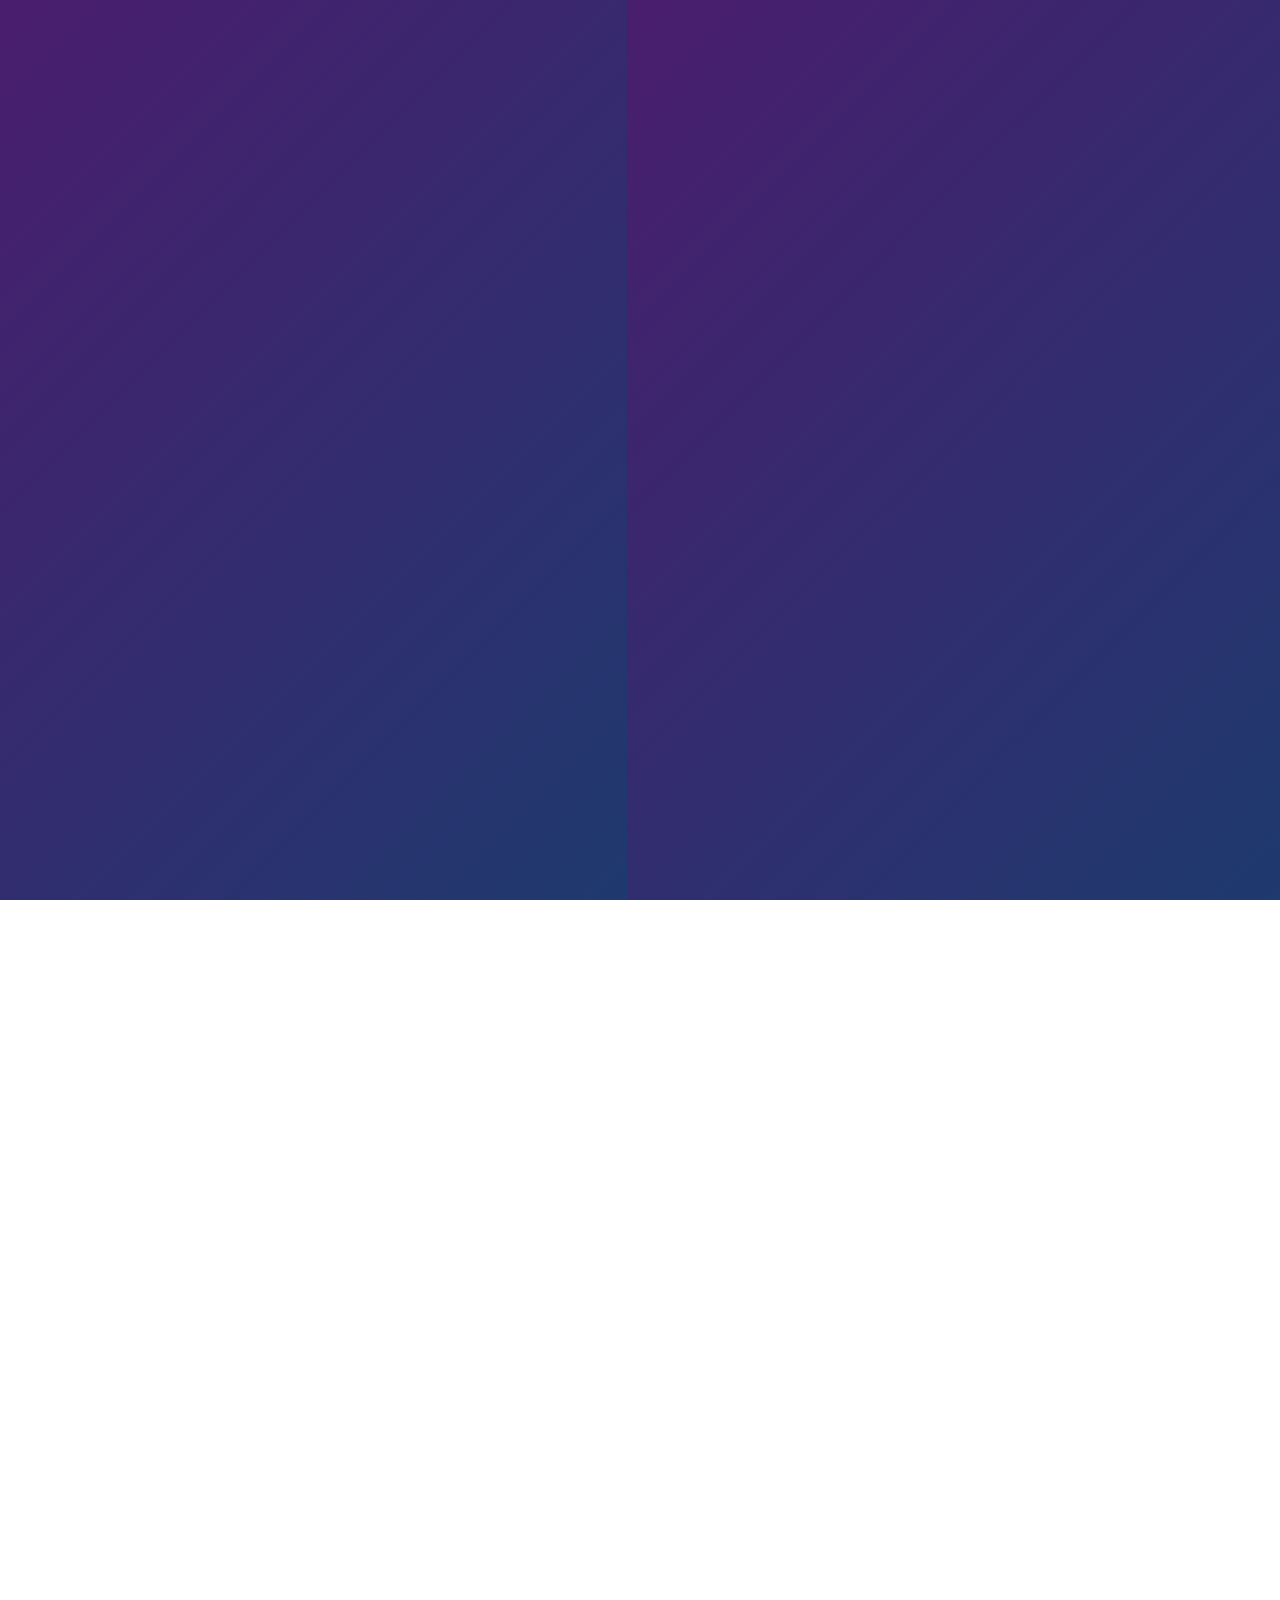
==== commit caeb1632: "Revert stock photos and add Kampala campus map embed. Restores the logo-based design while embedding" ====
--- a/index.html
+++ b/index.html
@@ -6,7 +6,7 @@
   <title>BIM Junior School Galaxy Campus | Nurturing Hearts and Minds</title>
   <link rel="preconnect" href="https://fonts.googleapis.com">
   <link rel="preconnect" href="https://fonts.gstatic.com" crossorigin>
-  <link href="https://fonts.googleapis.com/css2?family=Fredoka:wght@400;500;600;700&family=Quicksand:wght@400;500;600;700&display=swap" rel="stylesheet">
+  <link href="https://fonts.googleapis.com/css2?family=Fredoka:wght@400;500;600;700&family=Nunito:wght@400;600;700;800&display=swap" rel="stylesheet">
   <link rel="stylesheet" href="https://cdnjs.cloudflare.com/ajax/libs/font-awesome/6.5.1/css/all.min.css">
   <link rel="stylesheet" href="css/style.css">
 </head>
@@ -60,7 +60,6 @@
 
   <!-- Hero -->
   <section class="hero">
-    <img src="images/bg-wave-bottom.png" alt="" class="hero-wave hero-wave-bottom" aria-hidden="true">
     <div class="hero-shapes">
       <div class="shape shape-1"></div>
       <div class="shape shape-2"></div>
@@ -82,12 +81,9 @@
         </div>
       </div>
       <div class="hero-visual reveal-right">
-        <div class="hero-photo-stack">
-          <div class="hero-photo hero-photo-main">
-            <img src="images/hero-main.jpg" alt="Child learning with a colourful book at BIM Junior School">
-          </div>
-          <div class="hero-photo hero-photo-secondary">
-            <img src="images/hero-alt.jpg" alt="Child building with blocks during play-based learning">
+        <div class="hero-card">
+          <div class="hero-logo-wrap">
+            <img src="images/logo.png" alt="BIM Junior School Galaxy Campus Logo">
           </div>
           <div class="hero-badge hero-badge-1">
             <i class="fas fa-star"></i> Excellence
@@ -181,9 +177,8 @@
       </div>
       <div class="programs-grid stagger-children">
         <div class="program-card">
-          <div class="program-image">
-            <img src="images/program-daycare.jpg" alt="Day Care play and learning">
-            <span class="program-image-overlay"><i class="fas fa-baby"></i></span>
+          <div class="program-image daycare">
+            <i class="fas fa-baby"></i>
           </div>
           <div class="program-body">
             <span class="program-age">Day Care</span>
@@ -195,9 +190,8 @@
           </div>
         </div>
         <div class="program-card">
-          <div class="program-image">
-            <img src="images/program-nursery.jpg" alt="Nursery children learning through play">
-            <span class="program-image-overlay"><i class="fas fa-puzzle-piece"></i></span>
+          <div class="program-image nursery">
+            <i class="fas fa-puzzle-piece"></i>
           </div>
           <div class="program-body">
             <span class="program-age">Nursery – KG</span>
@@ -209,9 +203,8 @@
           </div>
         </div>
         <div class="program-card">
-          <div class="program-image">
-            <img src="images/program-junior.jpg" alt="Junior students reading together">
-            <span class="program-image-overlay"><i class="fas fa-rocket"></i></span>
+          <div class="program-image junior">
+            <i class="fas fa-rocket"></i>
           </div>
           <div class="program-body">
             <span class="program-age">Junior 1 – 3</span>
@@ -226,39 +219,6 @@
     </div>
   </section>
 
-  <!-- Campus Life Gallery -->
-  <section class="gallery-section">
-    <div class="container">
-      <div class="section-header reveal reveal-blur">
-        <span class="section-tag"><i class="fas fa-camera"></i> Campus Life</span>
-        <h2>Happy Moments at Galaxy Campus</h2>
-        <p>Learning, laughter, and discovery — see what makes our school a joyful place for every child.</p>
-      </div>
-      <div class="gallery-grid stagger-children">
-        <div class="gallery-item gallery-item--large">
-          <img src="images/about-play.jpg" alt="Children playing in a colourful campus tunnel">
-          <div class="gallery-caption"><i class="fas fa-child"></i> Active Play</div>
-        </div>
-        <div class="gallery-item">
-          <img src="images/about-creative.jpg" alt="Toddler exploring with a toy camera">
-          <div class="gallery-caption"><i class="fas fa-camera"></i> Creative Discovery</div>
-        </div>
-        <div class="gallery-item">
-          <img src="images/program-kg.jpg" alt="Colourful pencils and early learning">
-          <div class="gallery-caption"><i class="fas fa-palette"></i> Arts &amp; Crafts</div>
-        </div>
-        <div class="gallery-item">
-          <img src="images/program-j1.jpg" alt="Teacher guiding a student at a learning table">
-          <div class="gallery-caption"><i class="fas fa-chalkboard-user"></i> Guided Learning</div>
-        </div>
-        <div class="gallery-item gallery-item--wide">
-          <img src="images/about-campus.jpg" alt="Students learning together at their desks">
-          <div class="gallery-caption"><i class="fas fa-book-open"></i> Classroom Excellence</div>
-        </div>
-      </div>
-    </div>
-  </section>
-
   <!-- Testimonials -->
   <section class="testimonials">
     <div class="container">
@@ -272,7 +232,7 @@
           <i class="fas fa-quote-left quote-icon"></i>
           <p>"BIM Junior School has been wonderful for our family. The teachers truly live by their motto — our daughter feels loved and challenged every day!"</p>
           <div class="testimonial-author">
-            <img src="images/testimonial-1.jpg" alt="Mrs. Adjei" class="author-photo">
+            <div class="author-avatar" style="background: linear-gradient(135deg, var(--purple), var(--purple-light));">A</div>
             <div>
               <h4>Mrs. Adjei</h4>
               <span>Parent — Junior 2</span>
@@ -283,7 +243,7 @@
           <i class="fas fa-quote-left quote-icon"></i>
           <p>"From Day Care to Junior 3, the school has been consistent in quality. The Galaxy Campus is clean, safe, and full of caring staff."</p>
           <div class="testimonial-author">
-            <img src="images/testimonial-2.jpg" alt="Mr. Kwame Osei" class="author-photo">
+            <div class="author-avatar" style="background: linear-gradient(135deg, var(--blue), var(--blue-bright));">K</div>
             <div>
               <h4>Mr. Kwame Osei</h4>
               <span>Parent — Junior 1</span>
@@ -294,7 +254,7 @@
           <i class="fas fa-quote-left quote-icon"></i>
           <p>"The purple and white uniforms give the children such pride. My son has grown in confidence and academics since joining Nursery."</p>
           <div class="testimonial-author">
-            <img src="images/testimonial-3.jpg" alt="Mrs. Efua Mensah" class="author-photo">
+            <div class="author-avatar" style="background: linear-gradient(135deg, var(--gold), #f9ca24);">E</div>
             <div>
               <h4>Mrs. Efua Mensah</h4>
               <span>Parent — Nursery</span>
@@ -365,7 +325,7 @@
           <h4>Contact Us</h4>
           <div class="contact-item">
             <i class="fas fa-map-marker-alt"></i>
-            <span>Galaxy Campus, BIM Junior School</span>
+            <span>10b Salaama 9014, Kampala, Uganda</span>
           </div>
           <div class="contact-item">
             <i class="fas fa-phone"></i>
--- a/css/style.css
+++ b/css/style.css
@@ -33,7 +33,7 @@
 }
 
 body {
-  font-family: "Quicksand", sans-serif;
+  font-family: "Nunito", sans-serif;
   color: var(--text);
   background: var(--warm-white);
   line-height: 1.6;
@@ -188,7 +188,7 @@
 }
 
 .preloader-campus {
-  font-family: "Quicksand", sans-serif;
+  font-family: "Nunito", sans-serif;
   font-size: 0.85rem;
   font-weight: 800;
   color: var(--purple);
@@ -388,7 +388,7 @@
 }
 
 .logo-campus {
-  font-family: "Quicksand", sans-serif;
+  font-family: "Nunito", sans-serif;
   font-size: 0.72rem;
   font-weight: 800;
   color: var(--purple);
@@ -928,14 +928,27 @@
   box-shadow: var(--shadow-hover);
 }
 
+.program-image {
+  height: 180px;
+  display: flex;
+  align-items: center;
+  justify-content: center;
+  font-size: 4rem;
+  color: white;
+  position: relative;
+  overflow: hidden;
+}
+
 .program-image::after {
   content: "";
   position: absolute;
   inset: 0;
-  background: linear-gradient(to top, rgba(0,0,0,0.15), transparent);
-  z-index: 1;
-  pointer-events: none;
-}
+  background: linear-gradient(to top, rgba(0,0,0,0.1), transparent);
+}
+
+.program-image.daycare { background: linear-gradient(135deg, var(--purple-light), var(--purple)); }
+.program-image.nursery { background: linear-gradient(135deg, var(--blue-bright), var(--blue)); }
+.program-image.junior { background: linear-gradient(135deg, var(--blue), var(--purple-dark)); }
 
 .program-body {
   padding: 1.5rem;
@@ -1078,8 +1091,7 @@
 }
 
 .cta-inner {
-  background: linear-gradient(135deg, rgba(107, 45, 158, 0.92), rgba(30, 58, 110, 0.9)),
-              url("../images/cta-bg.jpg") center/cover no-repeat;
+  background: linear-gradient(135deg, var(--purple), var(--blue));
   border-radius: var(--radius);
   padding: 3.5rem;
   text-align: center;
@@ -1826,6 +1838,23 @@
   100% { transform: scale(1.1) rotate(-5deg); }
 }
 
+/* Program image zoom */
+.program-image i {
+  transition: transform 0.5s cubic-bezier(0.34, 1.56, 0.64, 1);
+}
+
+.program-card:hover .program-image i {
+  transform: scale(1.2) rotate(5deg);
+}
+
+.program-image {
+  transition: transform 0.5s ease;
+}
+
+.program-card:hover .program-image {
+  transform: scale(1.03);
+}
+
 /* Stat card bounce */
 .stat-card {
   transition: transform 0.4s cubic-bezier(0.34, 1.56, 0.64, 1), box-shadow 0.4s ease;
@@ -2108,411 +2137,49 @@
   .scroll-progress { display: none; }
 }
 
-/* ===== Photo & Gallery Styles ===== */
-
-.hero-wave {
-  position: absolute;
-  left: 0;
-  width: 100%;
-  z-index: 2;
-  pointer-events: none;
-  opacity: 0.9;
-}
-
-.hero-wave-bottom {
-  bottom: -2px;
-}
-
-.hero-photo-stack {
-  position: relative;
-  width: 100%;
-  max-width: 420px;
-  min-height: 380px;
-}
-
-.hero-photo {
+/* Map embed */
+.map-embed {
+  margin-top: 3rem;
   border-radius: var(--radius);
   overflow: hidden;
   box-shadow: var(--shadow-hover);
-  border: 4px solid white;
-}
-
-.hero-photo img {
+  background: white;
+}
+
+.map-embed iframe {
   width: 100%;
-  height: 100%;
-  object-fit: cover;
-  animation: kenBurns 12s ease-in-out infinite alternate;
-}
-
-.hero-photo-main {
-  width: 78%;
-  height: 300px;
-  position: relative;
-  z-index: 2;
-}
-
-.hero-photo-secondary {
-  position: absolute;
-  bottom: 0;
-  right: 0;
-  width: 52%;
-  height: 190px;
-  z-index: 3;
-  border-color: var(--gold-light);
-  animation: photoFloat 5s ease-in-out infinite;
-}
-
-@keyframes kenBurns {
-  from { transform: scale(1); }
-  to { transform: scale(1.08); }
-}
-
-@keyframes photoFloat {
-  0%, 100% { transform: translateY(0); }
-  50% { transform: translateY(-10px); }
-}
-
-/* Program cards with photos */
-.program-image {
-  height: 200px;
-  position: relative;
-  overflow: hidden;
-  background: var(--blue);
-}
-
-.program-image img {
-  width: 100%;
-  height: 100%;
-  object-fit: cover;
-  transition: transform 0.6s cubic-bezier(0.34, 1.56, 0.64, 1);
-}
-
-.program-image-overlay {
-  position: absolute;
-  bottom: 12px;
-  right: 12px;
-  width: 44px;
-  height: 44px;
-  border-radius: 50%;
-  background: linear-gradient(135deg, var(--purple), var(--blue));
-  color: white;
-  display: flex;
-  align-items: center;
-  justify-content: center;
-  font-size: 1rem;
-  box-shadow: 0 4px 15px rgba(0,0,0,0.2);
-  transition: transform 0.4s ease;
-}
-
-.program-card:hover .program-image img {
-  transform: scale(1.1);
-}
-
-.program-card:hover .program-image-overlay {
-  transform: scale(1.15) rotate(8deg);
-}
-
-/* Campus gallery */
-.gallery-section {
-  padding: 5rem 0;
-  background: linear-gradient(180deg, var(--white), var(--cream));
-}
-
-.gallery-grid {
-  display: grid;
-  grid-template-columns: repeat(4, 1fr);
-  grid-auto-rows: 200px;
+  height: 380px;
+  border: 0;
+  display: block;
+}
+
+.map-embed-footer {
+  display: flex;
+  align-items: center;
+  justify-content: space-between;
   gap: 1rem;
-}
-
-.gallery-item {
-  position: relative;
-  border-radius: var(--radius);
-  overflow: hidden;
-  cursor: pointer;
-  box-shadow: var(--shadow);
-  opacity: 0;
-  transform: scale(0.95);
-  transition: opacity 0.6s ease, transform 0.6s cubic-bezier(0.34, 1.56, 0.64, 1);
-}
-
-.gallery-item.gallery-visible {
-  opacity: 1;
-  transform: scale(1);
-}
-
-.gallery-item img {
-  width: 100%;
-  height: 100%;
-  object-fit: cover;
-  transition: transform 0.7s cubic-bezier(0.34, 1.56, 0.64, 1);
-}
-
-.gallery-item--large {
-  grid-column: span 2;
-  grid-row: span 2;
-}
-
-.gallery-item--wide {
-  grid-column: span 2;
-}
-
-.gallery-caption {
-  position: absolute;
-  bottom: 0;
-  left: 0;
-  right: 0;
-  padding: 1.2rem 1rem 0.9rem;
-  background: linear-gradient(to top, rgba(30, 58, 110, 0.85), transparent);
-  color: white;
+  flex-wrap: wrap;
+  padding: 1.2rem 1.5rem;
+  background: var(--cream);
+  border-top: 3px solid var(--purple-light);
+}
+
+.map-embed-footer p {
   font-weight: 700;
+  color: var(--blue);
+  display: flex;
+  align-items: center;
+  gap: 0.5rem;
+  margin: 0;
+}
+
+.map-embed-footer i {
+  color: var(--purple);
+}
+
+.map-directions {
+  padding: 0.65rem 1.4rem;
   font-size: 0.9rem;
-  display: flex;
-  align-items: center;
-  gap: 0.5rem;
-  transform: translateY(100%);
-  transition: transform 0.4s cubic-bezier(0.34, 1.56, 0.64, 1);
-}
-
-.gallery-item:hover img {
-  transform: scale(1.08);
-}
-
-.gallery-item:hover .gallery-caption {
-  transform: translateY(0);
-}
-
-/* Testimonial photos */
-.author-photo {
-  width: 52px;
-  height: 52px;
-  border-radius: 50%;
-  object-fit: cover;
-  border: 3px solid var(--purple-light);
-  flex-shrink: 0;
-  transition: transform 0.4s ease, border-color 0.4s ease;
-}
-
-.testimonial-card:hover .author-photo {
-  transform: scale(1.1);
-  border-color: var(--gold);
-}
-
-/* Page hero with image */
-.page-hero--image {
-  color: white;
-  padding-bottom: 5rem;
-}
-
-.page-hero-bg {
-  position: absolute;
-  inset: 0;
-  z-index: 0;
-}
-
-.page-hero-bg img {
-  width: 100%;
-  height: 100%;
-  object-fit: cover;
-  animation: kenBurns 15s ease-in-out infinite alternate;
-}
-
-.page-hero--image::before {
-  content: "";
-  position: absolute;
-  inset: 0;
-  background: linear-gradient(135deg, rgba(74, 29, 110, 0.82), rgba(30, 58, 110, 0.75));
-  z-index: 1;
-}
-
-.page-hero--image .container {
-  position: relative;
-  z-index: 2;
-}
-
-.page-hero--image h1,
-.page-hero--image p,
-.page-hero--image .breadcrumb {
-  color: white;
-}
-
-.page-hero--image .breadcrumb a {
-  color: var(--gold-light);
-}
-
-.page-hero--image .hero-motto {
-  background: rgba(255,255,255,0.15);
-  backdrop-filter: blur(8px);
-  border: 1px solid rgba(255,255,255,0.25);
-}
-
-/* Story collage */
-.story-collage {
-  position: relative;
-  height: 420px;
-}
-
-.story-photo {
-  position: absolute;
-  border-radius: var(--radius);
-  overflow: hidden;
-  box-shadow: var(--shadow-hover);
-  border: 4px solid white;
-}
-
-.story-photo img {
-  width: 100%;
-  height: 100%;
-  object-fit: cover;
-  transition: transform 0.6s ease;
-}
-
-.story-photo:hover img {
-  transform: scale(1.06);
-}
-
-.story-photo-main {
-  width: 68%;
-  height: 75%;
-  top: 10%;
-  left: 0;
-  z-index: 2;
-}
-
-.story-photo-top {
-  width: 42%;
-  height: 38%;
-  top: 0;
-  right: 0;
-  z-index: 3;
-  animation: photoFloat 6s ease-in-out infinite;
-}
-
-.story-photo-bottom {
-  width: 42%;
-  height: 38%;
-  bottom: 0;
-  right: 5%;
-  z-index: 3;
-  animation: photoFloat 6s ease-in-out 1.5s infinite;
-}
-
-/* Team photos */
-.team-avatar {
-  width: 100px;
-  height: 100px;
-  border-radius: 50%;
-  margin: 0 auto 1rem;
-  overflow: hidden;
-  border: 4px solid var(--cream);
-  box-shadow: 0 8px 25px rgba(107, 45, 158, 0.2);
-  transition: transform 0.4s ease, border-color 0.4s ease;
-}
-
-.team-avatar img {
-  width: 100%;
-  height: 100%;
-  object-fit: cover;
-}
-
-.team-avatar--icon {
-  background: linear-gradient(135deg, var(--purple-dark), var(--blue));
-  display: flex;
-  align-items: center;
-  justify-content: center;
-  font-size: 2rem;
-  color: white;
-}
-
-.team-card:hover .team-avatar {
-  transform: scale(1.08);
-  border-color: var(--purple-light);
-}
-
-/* Program levels with photos */
-.programs-levels-grid {
-  display: grid;
-  grid-template-columns: repeat(3, 1fr);
-  gap: 1.5rem;
-}
-
-.level-card {
-  background: white;
-  border-radius: var(--radius);
-  overflow: hidden;
-  box-shadow: var(--shadow);
-  transition: transform 0.4s ease, box-shadow 0.4s ease;
-}
-
-.level-card:hover {
-  transform: translateY(-8px);
-  box-shadow: var(--shadow-hover);
-}
-
-.level-card-image {
-  height: 160px;
-  overflow: hidden;
-}
-
-.level-card-image img {
-  width: 100%;
-  height: 100%;
-  object-fit: cover;
-  transition: transform 0.6s ease;
-}
-
-.level-card:hover .level-card-image img {
-  transform: scale(1.08);
-}
-
-.level-card-body {
-  padding: 1.3rem;
-}
-
-.level-card-body h3 {
-  font-size: 1.15rem;
-  margin-bottom: 0.4rem;
-}
-
-.level-card-body p {
-  color: var(--text-muted);
-  font-size: 0.9rem;
-}
-
-/* Contact photo map */
-.map-placeholder--photo {
-  position: relative;
-  padding: 0;
-  background: none;
-  height: 320px;
-  animation: none;
-}
-
-.map-placeholder--photo img {
-  width: 100%;
-  height: 100%;
-  object-fit: cover;
-}
-
-.map-placeholder-overlay {
-  position: absolute;
-  inset: 0;
-  background: linear-gradient(to top, rgba(30, 58, 110, 0.8), rgba(30, 58, 110, 0.2));
-  display: flex;
-  flex-direction: column;
-  align-items: center;
-  justify-content: flex-end;
-  padding-bottom: 2rem;
-  color: white;
-  font-size: 1.2rem;
-  font-weight: 700;
-  gap: 0.5rem;
-}
-
-.map-placeholder-overlay i {
-  font-size: 2.5rem;
-  animation: mapBounce 2s ease-in-out infinite;
-  margin-right: 0;
 }
 
 /* ===== Responsive ===== */
@@ -2552,20 +2219,6 @@
 
   .footer-grid {
     grid-template-columns: 1fr 1fr;
-  }
-
-  .gallery-grid {
-    grid-template-columns: repeat(2, 1fr);
-    grid-auto-rows: 180px;
-  }
-
-  .gallery-item--large {
-    grid-column: span 2;
-    grid-row: span 1;
-  }
-
-  .programs-levels-grid {
-    grid-template-columns: repeat(2, 1fr);
   }
 
   .timeline::before {
@@ -2627,30 +2280,18 @@
     grid-template-columns: 1fr;
   }
 
-  .hero-photo-stack {
-    max-width: 340px;
-    margin: 0 auto;
-  }
-
-  .gallery-grid {
-    grid-template-columns: 1fr;
-  }
-
-  .gallery-item--large,
-  .gallery-item--wide {
-    grid-column: span 1;
-  }
-
-  .story-collage {
-    max-width: 360px;
-    margin: 0 auto 2rem;
-  }
-
-  .programs-levels-grid {
-    grid-template-columns: 1fr;
+  .hero-logo-wrap {
+    width: 240px;
+    height: 240px;
   }
 
   .cta-inner {
     padding: 2.5rem 1.5rem;
   }
-}
+
+  .map-embed-footer {
+    flex-direction: column;
+    text-align: center;
+    justify-content: center;
+  }
+}
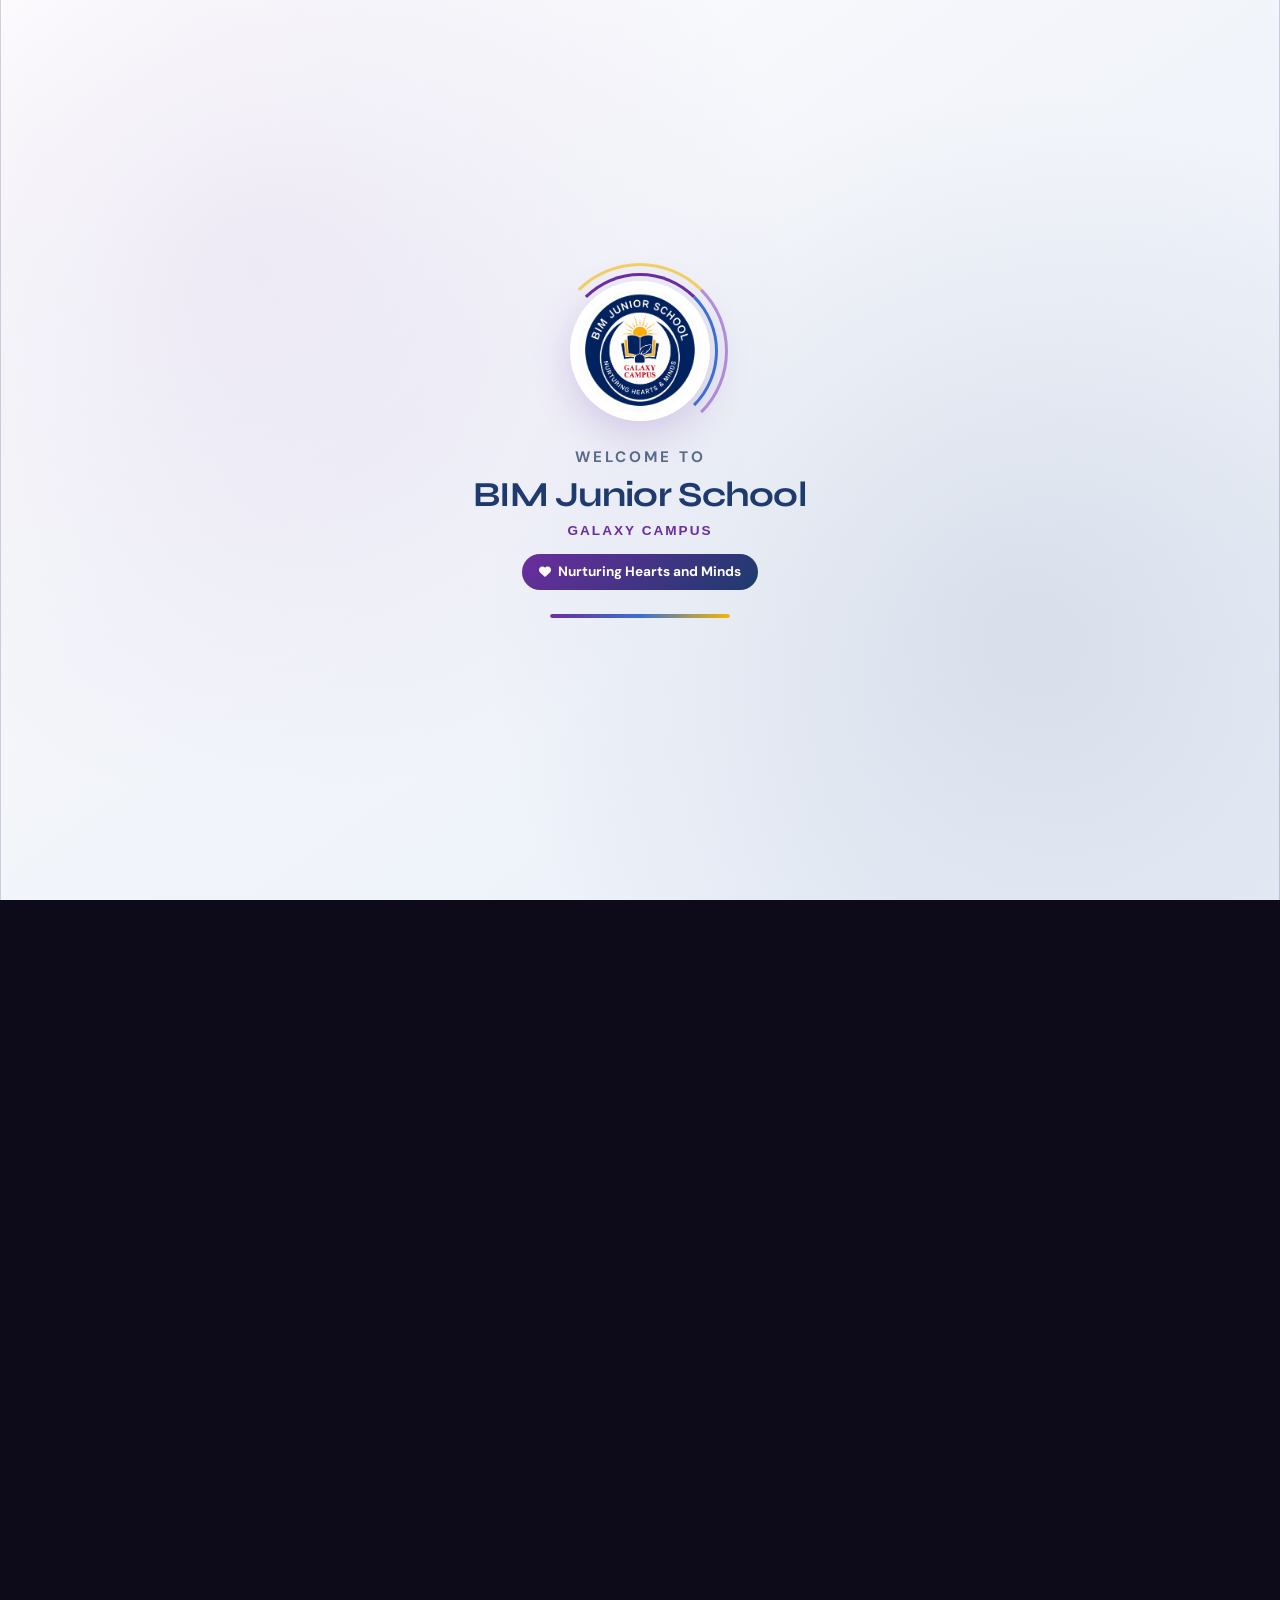
==== commit ce3dd094: "Redesign site with cinematic scroll layout and kindergarten imagery. Lando Norris-inspired full-scre" ====
--- a/index.html
+++ b/index.html
@@ -6,11 +6,12 @@
   <title>BIM Junior School Galaxy Campus | Nurturing Hearts and Minds</title>
   <link rel="preconnect" href="https://fonts.googleapis.com">
   <link rel="preconnect" href="https://fonts.gstatic.com" crossorigin>
-  <link href="https://fonts.googleapis.com/css2?family=Fredoka:wght@400;500;600;700&family=Nunito:wght@400;600;700;800&display=swap" rel="stylesheet">
+  <link href="https://fonts.googleapis.com/css2?family=DM+Sans:ital,opsz,wght@0,9..40,400;0,9..40,600;0,9..40,700;1,9..40,400&family=Fredoka:wght@400;600;700&family=Syne:wght@600;700;800&display=swap" rel="stylesheet">
   <link rel="stylesheet" href="https://cdnjs.cloudflare.com/ajax/libs/font-awesome/6.5.1/css/all.min.css">
   <link rel="stylesheet" href="css/style.css">
+  <link rel="stylesheet" href="css/cinematic.css">
 </head>
-<body class="preloader-active">
+<body class="preloader-active cinematic">
 
   <div class="scroll-progress" aria-hidden="true"></div>
   <div class="page-transition" aria-hidden="true"></div>
@@ -46,219 +47,247 @@
       </a>
       <ul class="nav-links">
         <li><a href="index.html" class="active">Home</a></li>
-        <li><a href="about.html">About Us</a></li>
-        <li><a href="about.html#programs">Programs</a></li>
-        <li><a href="about.html#contact" class="nav-cta">Enroll Now</a></li>
+        <li><a href="about.html">About</a></li>
+        <li><a href="#levels">Programs</a></li>
+        <li><a href="about.html#contact" class="nav-cta">Enroll</a></li>
       </ul>
       <div class="hamburger">
-        <span></span>
-        <span></span>
-        <span></span>
+        <span></span><span></span><span></span>
       </div>
     </div>
   </nav>
 
-  <!-- Hero -->
-  <section class="hero">
-    <div class="hero-shapes">
-      <div class="shape shape-1"></div>
-      <div class="shape shape-2"></div>
-      <div class="shape shape-3"></div>
-      <div class="shape shape-4"></div>
-    </div>
-    <div class="container hero-content">
-      <div class="hero-text">
-        <p class="hero-motto hero-anim" style="--i:0"><i class="fas fa-heart"></i> Nurturing Hearts and Minds</p>
-        <h1 class="hero-anim" style="--i:1">BIM Junior School <span>Galaxy Campus</span></h1>
-        <p class="hero-anim" style="--i:2">A trusted school from Day Care through Junior 3, where every child grows in knowledge, character, and confidence within a caring purple-and-blue community.</p>
-        <div class="hero-buttons hero-anim" style="--i:3">
-          <a href="about.html#contact" class="btn btn-primary">
-            <i class="fas fa-paper-plane"></i> Enroll Today
-          </a>
-          <a href="about.html" class="btn btn-outline">
-            <i class="fas fa-play-circle"></i> Learn More
-          </a>
-        </div>
-      </div>
-      <div class="hero-visual reveal-right">
-        <div class="hero-card">
-          <div class="hero-logo-wrap">
-            <img src="images/logo.png" alt="BIM Junior School Galaxy Campus Logo">
-          </div>
-          <div class="hero-badge hero-badge-1">
-            <i class="fas fa-star"></i> Excellence
-          </div>
-          <div class="hero-badge hero-badge-2">
-            <i class="fas fa-graduation-cap"></i> Day Care – J3
-          </div>
-        </div>
-      </div>
-    </div>
-  </section>
+  <!-- Cinematic Hero -->
+  <section class="c-hero">
+    <div class="c-hero-media">
+      <img
+        src="https://images.unsplash.com/photo-1503454537198-1afabbef1b04?auto=format&fit=crop&w=1600&q=80"
+        alt="Happy children at kindergarten"
+      >
+    </div>
+    <div class="c-hero-inner">
+      <p class="c-hero-label"><i class="fas fa-star"></i> Kampala · Day Care to Junior 3</p>
+      <h1 class="c-hero-title">
+        <span class="line"><span>Galaxy</span></span>
+        <span class="line"><span>Campus</span></span>
+      </h1>
+      <p class="c-hero-sub">BIM Junior School — where every child is nurtured in heart and mind, from their very first steps to Junior 3.</p>
+      <div class="c-hero-actions">
+        <a href="about.html#contact" class="btn btn-primary"><i class="fas fa-paper-plane"></i> Enroll Today</a>
+        <a href="#levels" class="btn btn-outline"><i class="fas fa-arrow-down"></i> Explore</a>
+      </div>
+    </div>
+    <div class="c-scroll-cue" aria-hidden="true">
+      <span>Scroll</span>
+      <div class="bar"></div>
+    </div>
+  </section>
+
+  <!-- Marquee -->
+  <div class="c-marquee" aria-hidden="true">
+    <div class="c-marquee-track">
+      <span>Nurturing Hearts and Minds <span class="dot">✦</span></span>
+      <span>Day Care <span class="dot">✦</span></span>
+      <span>Nursery <span class="dot">✦</span></span>
+      <span>KG <span class="dot">✦</span></span>
+      <span>Junior 1 <span class="dot">✦</span></span>
+      <span>Junior 2 <span class="dot">✦</span></span>
+      <span>Junior 3 <span class="dot">✦</span></span>
+      <span>Galaxy Campus Kampala <span class="dot">✦</span></span>
+      <span>Nurturing Hearts and Minds <span class="dot">✦</span></span>
+      <span>Day Care <span class="dot">✦</span></span>
+      <span>Nursery <span class="dot">✦</span></span>
+      <span>KG <span class="dot">✦</span></span>
+      <span>Junior 1 <span class="dot">✦</span></span>
+      <span>Junior 2 <span class="dot">✦</span></span>
+      <span>Junior 3 <span class="dot">✦</span></span>
+      <span>Galaxy Campus Kampala <span class="dot">✦</span></span>
+    </div>
+  </div>
 
   <!-- Stats -->
-  <section class="stats">
-    <div class="container">
-      <div class="stats-grid stagger-children">
-        <div class="stat-card">
-          <i class="fas fa-users"></i>
-          <div class="stat-number" data-target="400" data-suffix="+">0</div>
-          <div class="stat-label">Happy Students</div>
-        </div>
-        <div class="stat-card">
-          <i class="fas fa-chalkboard-teacher"></i>
-          <div class="stat-number" data-target="30" data-suffix="+">0</div>
-          <div class="stat-label">Dedicated Teachers</div>
-        </div>
-        <div class="stat-card">
-          <i class="fas fa-layer-group"></i>
-          <div class="stat-number" data-target="6" data-suffix="">0</div>
-          <div class="stat-label">Class Levels</div>
-        </div>
-        <div class="stat-card">
-          <i class="fas fa-smile"></i>
-          <div class="stat-number" data-target="99" data-suffix="%">0</div>
-          <div class="stat-label">Parent Satisfaction</div>
-        </div>
-      </div>
-    </div>
-  </section>
-
-  <!-- Features -->
-  <section class="features">
+  <div class="c-stats reveal">
+    <div class="c-stat">
+      <div class="num stat-number" data-target="400" data-suffix="+">0</div>
+      <div class="lbl">Happy Students</div>
+    </div>
+    <div class="c-stat">
+      <div class="num stat-number" data-target="30" data-suffix="+">0</div>
+      <div class="lbl">Teachers</div>
+    </div>
+    <div class="c-stat">
+      <div class="num stat-number" data-target="6" data-suffix="">0</div>
+      <div class="lbl">Class Levels</div>
+    </div>
+    <div class="c-stat">
+      <div class="num stat-number" data-target="99" data-suffix="%">0</div>
+      <div class="lbl">Parent Satisfaction</div>
+    </div>
+  </div>
+
+  <!-- ON CAMPUS split -->
+  <section class="c-split reveal">
+    <div class="c-split-text">
+      <h2 class="c-split-heading">
+        <span class="top">ON</span>
+        <span class="bottom">CAMPUS</span>
+      </h2>
+      <p>A safe, vibrant Galaxy Campus in Kampala where children learn through play, creativity, and care — from Day Care all the way to Junior 3.</p>
+      <a href="about.html" class="c-link-arrow">Discover our story <i class="fas fa-arrow-right"></i></a>
+    </div>
+    <div class="c-split-visual">
+      <img
+        src="https://images.unsplash.com/photo-1587654780291-39fdeda3a097?auto=format&fit=crop&w=1200&q=80"
+        alt="Children painting and creating at school"
+        loading="lazy"
+      >
+    </div>
+  </section>
+
+  <!-- IN CLASS split -->
+  <section class="c-split c-split-reverse reveal">
+    <div class="c-split-text">
+      <h2 class="c-split-heading">
+        <span class="top">IN</span>
+        <span class="bottom">CLASS</span>
+      </h2>
+      <p>Quality education rooted in our motto — Nurturing Hearts and Minds. Strong academics, character building, and joyful discovery every day.</p>
+      <a href="about.html#programs" class="c-link-arrow">View all programmes <i class="fas fa-arrow-right"></i></a>
+    </div>
+    <div class="c-split-visual">
+      <img
+        src="https://images.unsplash.com/photo-1497633762265-9d179a990aa6?auto=format&fit=crop&w=1200&q=80"
+        alt="Children learning in a bright classroom"
+        loading="lazy"
+      >
+    </div>
+  </section>
+
+  <!-- Quote -->
+  <section class="c-quote reveal">
+    <p>It doesn't matter where you start — it's how you grow with love, learning, and laughter every single day.</p>
+    <cite>— BIM Junior School Motto</cite>
+  </section>
+
+  <!-- Horizontal scroll — Class Levels -->
+  <section class="c-hscroll-wrap" id="levels">
+    <div class="c-hscroll-header reveal">
+      <h2>Our <span>Class Levels</span></h2>
+      <span class="c-hscroll-hint"><i class="fas fa-arrows-left-right"></i> Scroll to explore</span>
+    </div>
+    <div class="c-hscroll" id="hscroll-track">
+      <article class="c-level-card">
+        <img src="https://images.unsplash.com/photo-1566004103960-866ad8a7b757?auto=format&fit=crop&w=800&q=80" alt="Day Care" loading="lazy">
+        <div class="c-level-card-body">
+          <div class="c-level-tag">Day Care</div>
+          <h3>Little Stars</h3>
+          <p>A gentle, loving start with play-based routines and sensory activities for our youngest learners.</p>
+        </div>
+      </article>
+      <article class="c-level-card">
+        <img src="https://images.unsplash.com/photo-1529390079861-baebe2aea40e?auto=format&fit=crop&w=800&q=80" alt="Nursery" loading="lazy">
+        <div class="c-level-card-body">
+          <div class="c-level-tag">Nursery</div>
+          <h3>Early Explorers</h3>
+          <p>Songs, stories, colours, and guided play that build confidence and early social skills.</p>
+        </div>
+      </article>
+      <article class="c-level-card">
+        <img src="https://images.unsplash.com/photo-1503676260728-1c00da094a0b?auto=format&fit=crop&w=800&q=80" alt="Kindergarten" loading="lazy">
+        <div class="c-level-card-body">
+          <div class="c-level-tag">KG</div>
+          <h3>Kindergarten</h3>
+          <p>Literacy, numeracy, and creativity through hands-on learning and structured discovery.</p>
+        </div>
+      </article>
+      <article class="c-level-card">
+        <img src="https://images.unsplash.com/photo-1544776193-352d25ca82cd?auto=format&fit=crop&w=800&q=80" alt="Junior 1" loading="lazy">
+        <div class="c-level-card-body">
+          <div class="c-level-tag">Junior 1</div>
+          <h3>Foundation</h3>
+          <p>Building strong reading, writing, and maths foundations with growing independence.</p>
+        </div>
+      </article>
+      <article class="c-level-card">
+        <img src="https://images.unsplash.com/photo-1472162072942-cd5147eb3903?auto=format&fit=crop&w=800&q=80" alt="Junior 2" loading="lazy">
+        <div class="c-level-card-body">
+          <div class="c-level-tag">Junior 2</div>
+          <h3>Growing Leaders</h3>
+          <p>Advanced academics, critical thinking, and leadership in a supportive community.</p>
+        </div>
+      </article>
+      <article class="c-level-card">
+        <img src="https://images.unsplash.com/photo-1509062522246-3755977927d7?auto=format&fit=crop&w=800&q=80" alt="Junior 3" loading="lazy">
+        <div class="c-level-card-body">
+          <div class="c-level-tag">Junior 3</div>
+          <h3>School Ready</h3>
+          <p>Comprehensive academics and character development preparing learners for the next chapter.</p>
+        </div>
+      </article>
+    </div>
+  </section>
+
+  <!-- Campus Moments -->
+  <section class="c-moments">
+    <div class="c-moments-header reveal">
+      <span class="section-tag"><i class="fas fa-camera"></i> Campus Life</span>
+      <h2>Happy Moments at Galaxy</h2>
+      <p style="color:var(--text-muted);margin-top:0.5rem;">Learning, laughter, and discovery every day.</p>
+    </div>
+    <div class="c-moments-grid stagger-children">
+      <div class="c-moment c-moment--a">
+        <img src="https://images.unsplash.com/photo-1587654780291-39fdeda3a097?auto=format&fit=crop&w=1000&q=80" alt="Creative arts" loading="lazy">
+        <div class="c-moment-label"><i class="fas fa-palette"></i> Creative Arts</div>
+      </div>
+      <div class="c-moment c-moment--b">
+        <img src="https://images.unsplash.com/photo-1566004103960-866ad8a7b757?auto=format&fit=crop&w=800&q=80" alt="Day care" loading="lazy">
+        <div class="c-moment-label"><i class="fas fa-baby"></i> Day Care</div>
+      </div>
+      <div class="c-moment c-moment--c">
+        <img src="https://images.unsplash.com/photo-1529390079861-baebe2aea40e?auto=format&fit=crop&w=800&q=80" alt="Play time" loading="lazy">
+        <div class="c-moment-label"><i class="fas fa-puzzle-piece"></i> Play & Learn</div>
+      </div>
+      <div class="c-moment c-moment--d">
+        <img src="https://images.unsplash.com/photo-1503676260728-1c00da094a0b?auto=format&fit=crop&w=800&q=80" alt="Classroom" loading="lazy">
+        <div class="c-moment-label"><i class="fas fa-book"></i> Classroom</div>
+      </div>
+      <div class="c-moment c-moment--e">
+        <img src="https://images.unsplash.com/photo-1503454537198-1afabbef1b04?auto=format&fit=crop&w=1200&q=80" alt="School community" loading="lazy">
+        <div class="c-moment-label"><i class="fas fa-users"></i> Our Community</div>
+      </div>
+    </div>
+  </section>
+
+  <!-- Testimonials -->
+  <section class="testimonials" style="background:var(--c-dark-soft);">
     <div class="container">
       <div class="section-header reveal reveal-blur">
-        <span class="section-tag"><i class="fas fa-sparkles"></i> Why Choose Us</span>
-        <h2>Excellence from Day Care to Junior 3</h2>
-        <p>We blend strong academics with heart-centred care — helping every learner thrive from their very first day.</p>
-      </div>
-      <div class="features-grid stagger-children">
-        <div class="feature-card">
-          <div class="feature-icon purple"><i class="fas fa-book-open"></i></div>
-          <h3>Quality Education</h3>
-          <p>A structured curriculum from Day Care through Junior 3 that builds literacy, numeracy, and critical thinking.</p>
-        </div>
-        <div class="feature-card">
-          <div class="feature-icon gold"><i class="fas fa-heart"></i></div>
-          <h3>Nurturing Care</h3>
-          <p>Our motto — Nurturing Hearts and Minds — guides everything we do, creating a warm and supportive environment.</p>
-        </div>
-        <div class="feature-card">
-          <div class="feature-icon blue"><i class="fas fa-shield-halved"></i></div>
-          <h3>Safe Campus</h3>
-          <p>A secure, clean Galaxy Campus where parents can trust their children are protected and well cared for.</p>
-        </div>
-        <div class="feature-card">
-          <div class="feature-icon sky"><i class="fas fa-flask"></i></div>
-          <h3>STEM & Discovery</h3>
-          <p>Hands-on science, technology, and problem-solving activities that make learning exciting at every level.</p>
-        </div>
-        <div class="feature-card">
-          <div class="feature-icon violet"><i class="fas fa-palette"></i></div>
-          <h3>Creative Arts</h3>
-          <p>Music, art, and drama programmes that develop confidence, expression, and cultural appreciation.</p>
-        </div>
-        <div class="feature-card">
-          <div class="feature-icon navy"><i class="fas fa-people-group"></i></div>
-          <h3>Character Building</h3>
-          <p>Values-based teaching that shapes respectful, responsible, and compassionate young citizens.</p>
-        </div>
-      </div>
-    </div>
-  </section>
-
-  <!-- Programs Preview -->
-  <section class="programs-preview">
-    <div class="container">
-      <div class="section-header reveal reveal-blur">
-        <span class="section-tag"><i class="fas fa-layer-group"></i> Our Programs</span>
-        <h2>Day Care Through Junior 3</h2>
-        <p>Every class level is designed to meet your child's age, ability, and developmental needs.</p>
-      </div>
-      <div class="programs-grid stagger-children">
-        <div class="program-card">
-          <div class="program-image daycare">
-            <i class="fas fa-baby"></i>
-          </div>
-          <div class="program-body">
-            <span class="program-age">Day Care</span>
-            <h3>Little Stars Day Care</h3>
-            <p>A gentle, loving start with play-based routines, sensory activities, and early social skills for our youngest learners.</p>
-            <a href="about.html#programs" class="program-link">
-              View Details <i class="fas fa-arrow-right"></i>
-            </a>
-          </div>
-        </div>
-        <div class="program-card">
-          <div class="program-image nursery">
-            <i class="fas fa-puzzle-piece"></i>
-          </div>
-          <div class="program-body">
-            <span class="program-age">Nursery – KG</span>
-            <h3>Foundation Years</h3>
-            <p>Building early literacy, numeracy, and creativity through guided play, stories, and hands-on exploration.</p>
-            <a href="about.html#programs" class="program-link">
-              View Details <i class="fas fa-arrow-right"></i>
-            </a>
-          </div>
-        </div>
-        <div class="program-card">
-          <div class="program-image junior">
-            <i class="fas fa-rocket"></i>
-          </div>
-          <div class="program-body">
-            <span class="program-age">Junior 1 – 3</span>
-            <h3>Junior School</h3>
-            <p>Advanced learning in Junior 1, 2, and 3 with strong academics, leadership skills, and school readiness.</p>
-            <a href="about.html#programs" class="program-link">
-              View Details <i class="fas fa-arrow-right"></i>
-            </a>
-          </div>
-        </div>
-      </div>
-    </div>
-  </section>
-
-  <!-- Testimonials -->
-  <section class="testimonials">
-    <div class="container">
-      <div class="section-header reveal reveal-blur">
-        <span class="section-tag"><i class="fas fa-quote-left"></i> Testimonials</span>
-        <h2>What Parents Say</h2>
-        <p>Hear from families who trust BIM Junior School Galaxy Campus with their children.</p>
+        <span class="section-tag"><i class="fas fa-quote-left"></i> Parents Say</span>
+        <h2 style="color:white;">Trusted by Families</h2>
       </div>
       <div class="testimonial-slider reveal-scale">
         <div class="testimonial-card active">
           <i class="fas fa-quote-left quote-icon"></i>
-          <p>"BIM Junior School has been wonderful for our family. The teachers truly live by their motto — our daughter feels loved and challenged every day!"</p>
+          <p>"BIM Junior School has been wonderful. The teachers truly live by their motto — our daughter feels loved and challenged every day!"</p>
           <div class="testimonial-author">
-            <div class="author-avatar" style="background: linear-gradient(135deg, var(--purple), var(--purple-light));">A</div>
-            <div>
-              <h4>Mrs. Adjei</h4>
-              <span>Parent — Junior 2</span>
-            </div>
+            <div class="author-avatar" style="background:linear-gradient(135deg,var(--purple),var(--purple-light));">A</div>
+            <div><h4>Mrs. Adjei</h4><span>Parent — Junior 2</span></div>
           </div>
         </div>
         <div class="testimonial-card">
           <i class="fas fa-quote-left quote-icon"></i>
-          <p>"From Day Care to Junior 3, the school has been consistent in quality. The Galaxy Campus is clean, safe, and full of caring staff."</p>
+          <p>"From Day Care to Junior 3, the school has been consistent. Galaxy Campus is clean, safe, and full of caring staff."</p>
           <div class="testimonial-author">
-            <div class="author-avatar" style="background: linear-gradient(135deg, var(--blue), var(--blue-bright));">K</div>
-            <div>
-              <h4>Mr. Kwame Osei</h4>
-              <span>Parent — Junior 1</span>
-            </div>
+            <div class="author-avatar" style="background:linear-gradient(135deg,var(--blue),var(--blue-bright));">K</div>
+            <div><h4>Mr. Kwame Osei</h4><span>Parent — Junior 1</span></div>
           </div>
         </div>
         <div class="testimonial-card">
           <i class="fas fa-quote-left quote-icon"></i>
-          <p>"The purple and white uniforms give the children such pride. My son has grown in confidence and academics since joining Nursery."</p>
+          <p>"The purple and white uniforms give children such pride. My son has grown in confidence since joining Nursery."</p>
           <div class="testimonial-author">
-            <div class="author-avatar" style="background: linear-gradient(135deg, var(--gold), #f9ca24);">E</div>
-            <div>
-              <h4>Mrs. Efua Mensah</h4>
-              <span>Parent — Nursery</span>
-            </div>
+            <div class="author-avatar" style="background:linear-gradient(135deg,var(--gold),#f9ca24);">E</div>
+            <div><h4>Mrs. Efua Mensah</h4><span>Parent — Nursery</span></div>
           </div>
         </div>
         <div class="slider-dots">
@@ -271,15 +300,14 @@
   </section>
 
   <!-- CTA -->
-  <section class="cta-banner">
-    <div class="container">
-      <div class="cta-inner reveal">
-        <h2>Give Your Child the BIM Advantage</h2>
-        <p>Schedule a tour of Galaxy Campus and discover why families choose BIM Junior School.</p>
-        <a href="about.html#contact" class="btn">
-          <i class="fas fa-calendar-check"></i> Book a Free Tour
-        </a>
-      </div>
+  <section class="c-cta">
+    <div class="c-cta-bg">
+      <img src="https://images.unsplash.com/photo-1503454537198-1afabbef1b04?auto=format&fit=crop&w=1600&q=80" alt="" loading="lazy">
+    </div>
+    <div class="c-cta-content reveal">
+      <h2>Give Your Child the BIM Advantage</h2>
+      <p>Visit Galaxy Campus at 10b Salaama 9014, Kampala — and see why families choose us.</p>
+      <a href="about.html#contact" class="btn btn-primary"><i class="fas fa-calendar-check"></i> Book a Tour</a>
     </div>
   </section>
 
@@ -295,41 +323,35 @@
               <span class="logo-campus">Galaxy Campus</span>
             </span>
           </a>
-          <p><em>Nurturing Hearts and Minds</em> — from Day Care through Junior 3. Building tomorrow's leaders today.</p>
+          <p><em>Nurturing Hearts and Minds</em> — Day Care through Junior 3.</p>
           <div class="social-links">
             <a href="#" aria-label="Facebook"><i class="fab fa-facebook-f"></i></a>
             <a href="#" aria-label="Instagram"><i class="fab fa-instagram"></i></a>
-            <a href="#" aria-label="Twitter"><i class="fab fa-twitter"></i></a>
             <a href="#" aria-label="YouTube"><i class="fab fa-youtube"></i></a>
           </div>
         </div>
         <div>
-          <h4>Quick Links</h4>
+          <h4>Explore</h4>
           <ul class="footer-links">
             <li><a href="index.html">Home</a></li>
-            <li><a href="about.html">About Us</a></li>
-            <li><a href="about.html#programs">Programs</a></li>
+            <li><a href="about.html">About</a></li>
+            <li><a href="#levels">Programs</a></li>
             <li><a href="about.html#contact">Contact</a></li>
           </ul>
         </div>
         <div>
-          <h4>Class Levels</h4>
+          <h4>Levels</h4>
           <ul class="footer-links">
-            <li><a href="about.html#programs">Day Care</a></li>
-            <li><a href="about.html#programs">Nursery &amp; KG</a></li>
-            <li><a href="about.html#programs">Junior 1</a></li>
-            <li><a href="about.html#programs">Junior 2 &amp; 3</a></li>
+            <li><a href="#levels">Day Care</a></li>
+            <li><a href="#levels">Nursery &amp; KG</a></li>
+            <li><a href="#levels">Junior 1–3</a></li>
           </ul>
         </div>
         <div>
-          <h4>Contact Us</h4>
+          <h4>Visit Us</h4>
           <div class="contact-item">
             <i class="fas fa-map-marker-alt"></i>
-            <span>10b Salaama 9014, Kampala, Uganda</span>
-          </div>
-          <div class="contact-item">
-            <i class="fas fa-phone"></i>
-            <span>Contact school office</span>
+            <span>10b Salaama 9014, Kampala</span>
           </div>
           <div class="contact-item">
             <i class="fas fa-envelope"></i>
@@ -338,7 +360,7 @@
         </div>
       </div>
       <div class="footer-bottom">
-        <p>&copy; 2026 BIM Junior School Galaxy Campus. All rights reserved. <em>Nurturing Hearts and Minds</em></p>
+        <p>&copy; 2026 BIM Junior School Galaxy Campus. <em>Nurturing Hearts and Minds</em></p>
       </div>
     </div>
   </footer>
--- a/css/cinematic.css
+++ b/css/cinematic.css
@@ -0,0 +1,665 @@
+/* ===== Cinematic layer — inspired by premium scroll storytelling ===== */
+
+:root {
+  --c-dark: #0d0a1a;
+  --c-dark-soft: #15122a;
+  --font-display: "Syne", "Fredoka", sans-serif;
+  --font-body: "DM Sans", "Nunito", sans-serif;
+}
+
+body.cinematic {
+  font-family: var(--font-body);
+  background: var(--c-dark);
+  color: var(--white);
+}
+
+body.cinematic h1,
+body.cinematic h2,
+body.cinematic h3 {
+  font-family: var(--font-display);
+  letter-spacing: -0.02em;
+}
+
+/* Nav override on cinematic pages */
+body.cinematic .navbar {
+  background: transparent;
+  mix-blend-mode: normal;
+}
+
+body.cinematic .navbar.scrolled {
+  background: rgba(13, 10, 26, 0.92);
+  backdrop-filter: blur(16px);
+  border-bottom: 1px solid rgba(255,255,255,0.06);
+}
+
+body.cinematic .logo-name { color: var(--white); }
+body.cinematic .nav-links a { color: rgba(255,255,255,0.75); }
+body.cinematic .nav-links a:hover,
+body.cinematic .nav-links a.active { color: var(--white); }
+
+/* Full-screen hero */
+.c-hero {
+  position: relative;
+  min-height: 100vh;
+  display: flex;
+  align-items: flex-end;
+  padding: 0 0 5rem;
+  overflow: hidden;
+}
+
+.c-hero-media {
+  position: absolute;
+  inset: 0;
+  z-index: 0;
+}
+
+.c-hero-media img {
+  width: 100%;
+  height: 100%;
+  object-fit: cover;
+  animation: kenBurns 18s ease-in-out infinite alternate;
+}
+
+.c-hero-media::after {
+  content: "";
+  position: absolute;
+  inset: 0;
+  background: linear-gradient(
+    to top,
+    rgba(13, 10, 26, 0.95) 0%,
+    rgba(13, 10, 26, 0.5) 45%,
+    rgba(107, 45, 158, 0.25) 100%
+  );
+}
+
+.c-hero-inner {
+  position: relative;
+  z-index: 2;
+  width: min(1200px, 92%);
+  margin: 0 auto;
+}
+
+.c-hero-label {
+  display: inline-flex;
+  align-items: center;
+  gap: 0.5rem;
+  font-size: 0.8rem;
+  font-weight: 700;
+  text-transform: uppercase;
+  letter-spacing: 3px;
+  color: var(--gold-light);
+  margin-bottom: 1.5rem;
+  opacity: 0;
+  animation: fadeUp 1s ease 2.6s forwards;
+}
+
+.c-hero-title {
+  font-size: clamp(3rem, 10vw, 7rem);
+  font-weight: 800;
+  line-height: 0.95;
+  margin-bottom: 1rem;
+}
+
+.c-hero-title .line {
+  display: block;
+  overflow: hidden;
+}
+
+.c-hero-title .line span {
+  display: inline-block;
+  transform: translateY(110%);
+  animation: lineUp 1s cubic-bezier(0.22, 1, 0.36, 1) forwards;
+}
+
+.c-hero-title .line:nth-child(1) span { animation-delay: 2.7s; }
+.c-hero-title .line:nth-child(2) span {
+  animation-delay: 2.85s;
+  background: linear-gradient(135deg, var(--purple-light), var(--gold-light));
+  -webkit-background-clip: text;
+  -webkit-text-fill-color: transparent;
+  background-clip: text;
+}
+
+.c-hero-sub {
+  font-size: clamp(1rem, 2vw, 1.25rem);
+  max-width: 520px;
+  color: rgba(255,255,255,0.8);
+  margin-bottom: 2rem;
+  opacity: 0;
+  animation: fadeUp 1s ease 3s forwards;
+}
+
+.c-hero-actions {
+  display: flex;
+  gap: 1rem;
+  flex-wrap: wrap;
+  opacity: 0;
+  animation: fadeUp 1s ease 3.15s forwards;
+}
+
+.c-scroll-cue {
+  position: absolute;
+  bottom: 2rem;
+  right: 5%;
+  z-index: 2;
+  display: flex;
+  flex-direction: column;
+  align-items: center;
+  gap: 0.5rem;
+  font-size: 0.7rem;
+  text-transform: uppercase;
+  letter-spacing: 2px;
+  color: rgba(255,255,255,0.5);
+  opacity: 0;
+  animation: fadeUp 1s ease 3.3s forwards;
+}
+
+.c-scroll-cue .bar {
+  width: 1px;
+  height: 48px;
+  background: linear-gradient(to bottom, var(--purple-light), transparent);
+  animation: scrollPulse 2s ease infinite;
+}
+
+@keyframes lineUp {
+  to { transform: translateY(0); }
+}
+
+@keyframes fadeUp {
+  from { opacity: 0; transform: translateY(30px); }
+  to { opacity: 1; transform: translateY(0); }
+}
+
+@keyframes scrollPulse {
+  0%, 100% { transform: scaleY(1); opacity: 1; }
+  50% { transform: scaleY(0.6); opacity: 0.4; }
+}
+
+/* Marquee */
+.c-marquee {
+  background: var(--purple);
+  padding: 1rem 0;
+  overflow: hidden;
+  border-top: 1px solid rgba(255,255,255,0.1);
+  border-bottom: 1px solid rgba(255,255,255,0.1);
+}
+
+.c-marquee-track {
+  display: flex;
+  width: max-content;
+  animation: marquee 30s linear infinite;
+}
+
+.c-marquee-track span {
+  padding: 0 2rem;
+  font-family: var(--font-display);
+  font-size: 1.1rem;
+  font-weight: 700;
+  white-space: nowrap;
+  color: rgba(255,255,255,0.9);
+}
+
+.c-marquee-track .dot {
+  color: var(--gold-light);
+}
+
+@keyframes marquee {
+  from { transform: translateX(0); }
+  to { transform: translateX(-50%); }
+}
+
+/* Split section — ON / CAMPUS style */
+.c-split {
+  display: grid;
+  grid-template-columns: 1fr 1fr;
+  min-height: 90vh;
+}
+
+.c-split-reverse {
+  direction: rtl;
+}
+
+.c-split-reverse > * {
+  direction: ltr;
+}
+
+.c-split-text {
+  display: flex;
+  flex-direction: column;
+  justify-content: center;
+  padding: 5rem 8%;
+  background: var(--c-dark-soft);
+}
+
+.c-split-heading {
+  font-size: clamp(3rem, 8vw, 6rem);
+  font-weight: 800;
+  line-height: 0.9;
+  margin-bottom: 1.5rem;
+}
+
+.c-split-heading .top {
+  display: block;
+  color: rgba(255,255,255,0.35);
+}
+
+.c-split-heading .bottom {
+  display: block;
+  color: var(--white);
+}
+
+.c-split-text p {
+  color: rgba(255,255,255,0.65);
+  font-size: 1.05rem;
+  max-width: 420px;
+  margin-bottom: 2rem;
+}
+
+.c-split-visual {
+  position: relative;
+  overflow: hidden;
+  min-height: 400px;
+}
+
+.c-split-visual img {
+  width: 100%;
+  height: 100%;
+  object-fit: cover;
+  transition: transform 1.2s cubic-bezier(0.22, 1, 0.36, 1);
+}
+
+.c-split.visible .c-split-visual img {
+  transform: scale(1.05);
+}
+
+.c-link-arrow {
+  display: inline-flex;
+  align-items: center;
+  gap: 0.6rem;
+  font-weight: 700;
+  color: var(--gold-light);
+  transition: gap 0.3s ease;
+}
+
+.c-link-arrow:hover { gap: 1rem; }
+
+/* Quote band */
+.c-quote {
+  padding: 6rem 0;
+  text-align: center;
+  background: linear-gradient(135deg, var(--purple-dark), var(--blue));
+  position: relative;
+  overflow: hidden;
+}
+
+.c-quote::before {
+  content: "\201C";
+  position: absolute;
+  top: -2rem;
+  left: 50%;
+  transform: translateX(-50%);
+  font-size: 20rem;
+  font-family: Georgia, serif;
+  color: rgba(255,255,255,0.04);
+  line-height: 1;
+  pointer-events: none;
+}
+
+.c-quote p {
+  font-family: var(--font-display);
+  font-size: clamp(1.4rem, 3vw, 2.2rem);
+  font-weight: 600;
+  max-width: 800px;
+  margin: 0 auto 1rem;
+  line-height: 1.4;
+}
+
+.c-quote cite {
+  font-style: normal;
+  font-size: 0.9rem;
+  color: var(--gold-light);
+  letter-spacing: 2px;
+  text-transform: uppercase;
+}
+
+/* Horizontal scroll — class levels */
+.c-hscroll-wrap {
+  padding: 5rem 0 6rem;
+  background: var(--c-dark);
+  overflow: hidden;
+}
+
+.c-hscroll-header {
+  width: min(1200px, 92%);
+  margin: 0 auto 3rem;
+  display: flex;
+  align-items: flex-end;
+  justify-content: space-between;
+  gap: 2rem;
+  flex-wrap: wrap;
+}
+
+.c-hscroll-header h2 {
+  font-size: clamp(2rem, 5vw, 3.5rem);
+  font-weight: 800;
+}
+
+.c-hscroll-header h2 span {
+  color: var(--purple-light);
+}
+
+.c-hscroll-hint {
+  font-size: 0.85rem;
+  color: rgba(255,255,255,0.45);
+  display: flex;
+  align-items: center;
+  gap: 0.5rem;
+}
+
+.c-hscroll {
+  display: flex;
+  gap: 1.5rem;
+  padding: 0 4vw 1rem;
+  overflow-x: auto;
+  scroll-snap-type: x mandatory;
+  scroll-behavior: smooth;
+  -webkit-overflow-scrolling: touch;
+  scrollbar-width: none;
+}
+
+.c-hscroll::-webkit-scrollbar { display: none; }
+
+.c-level-card {
+  flex: 0 0 min(320px, 85vw);
+  scroll-snap-align: start;
+  border-radius: 16px;
+  overflow: hidden;
+  background: var(--c-dark-soft);
+  border: 1px solid rgba(255,255,255,0.08);
+  transition: transform 0.4s ease, border-color 0.4s ease;
+}
+
+.c-level-card:hover {
+  transform: translateY(-8px);
+  border-color: var(--purple-light);
+}
+
+.c-level-card img {
+  width: 100%;
+  height: 220px;
+  object-fit: cover;
+}
+
+.c-level-card-body {
+  padding: 1.5rem;
+}
+
+.c-level-tag {
+  font-size: 0.75rem;
+  font-weight: 800;
+  text-transform: uppercase;
+  letter-spacing: 2px;
+  color: var(--gold-light);
+  margin-bottom: 0.5rem;
+}
+
+.c-level-card h3 {
+  font-size: 1.4rem;
+  margin-bottom: 0.5rem;
+}
+
+.c-level-card p {
+  font-size: 0.9rem;
+  color: rgba(255,255,255,0.6);
+  line-height: 1.6;
+}
+
+/* Moments grid */
+.c-moments {
+  padding: 5rem 0;
+  background: var(--white);
+  color: var(--text);
+}
+
+.c-moments-header {
+  text-align: center;
+  margin-bottom: 3rem;
+}
+
+.c-moments-header h2 {
+  font-size: clamp(2rem, 4vw, 3rem);
+  color: var(--blue);
+}
+
+.c-moments-grid {
+  display: grid;
+  grid-template-columns: repeat(12, 1fr);
+  grid-auto-rows: 200px;
+  gap: 1rem;
+  width: min(1200px, 92%);
+  margin: 0 auto;
+}
+
+.c-moment {
+  position: relative;
+  border-radius: 12px;
+  overflow: hidden;
+  cursor: pointer;
+}
+
+.c-moment img {
+  width: 100%;
+  height: 100%;
+  object-fit: cover;
+  transition: transform 0.7s cubic-bezier(0.22, 1, 0.36, 1);
+}
+
+.c-moment:hover img { transform: scale(1.08); }
+
+.c-moment-label {
+  position: absolute;
+  bottom: 0;
+  left: 0;
+  right: 0;
+  padding: 2rem 1rem 1rem;
+  background: linear-gradient(to top, rgba(13,10,26,0.85), transparent);
+  color: white;
+  font-weight: 700;
+  font-size: 0.9rem;
+  transform: translateY(100%);
+  transition: transform 0.4s ease;
+}
+
+.c-moment:hover .c-moment-label { transform: translateY(0); }
+
+.c-moment--a { grid-column: span 7; grid-row: span 2; }
+.c-moment--b { grid-column: span 5; }
+.c-moment--c { grid-column: span 5; }
+.c-moment--d { grid-column: span 4; }
+.c-moment--e { grid-column: span 8; }
+
+/* Stats cinematic */
+.c-stats {
+  display: grid;
+  grid-template-columns: repeat(4, 1fr);
+  border-top: 1px solid rgba(255,255,255,0.08);
+  border-bottom: 1px solid rgba(255,255,255,0.08);
+  background: var(--c-dark-soft);
+}
+
+.c-stat {
+  padding: 3rem 2rem;
+  text-align: center;
+  border-right: 1px solid rgba(255,255,255,0.06);
+}
+
+.c-stat:last-child { border-right: none; }
+
+.c-stat .num {
+  font-family: var(--font-display);
+  font-size: clamp(2.5rem, 5vw, 4rem);
+  font-weight: 800;
+  background: linear-gradient(135deg, var(--white), var(--purple-light));
+  -webkit-background-clip: text;
+  -webkit-text-fill-color: transparent;
+  background-clip: text;
+  line-height: 1;
+  margin-bottom: 0.5rem;
+}
+
+.c-stat .lbl {
+  font-size: 0.85rem;
+  color: rgba(255,255,255,0.5);
+  text-transform: uppercase;
+  letter-spacing: 1px;
+}
+
+/* CTA cinematic */
+.c-cta {
+  position: relative;
+  min-height: 70vh;
+  display: flex;
+  align-items: center;
+  justify-content: center;
+  text-align: center;
+  overflow: hidden;
+}
+
+.c-cta-bg {
+  position: absolute;
+  inset: 0;
+}
+
+.c-cta-bg img {
+  width: 100%;
+  height: 100%;
+  object-fit: cover;
+}
+
+.c-cta-bg::after {
+  content: "";
+  position: absolute;
+  inset: 0;
+  background: rgba(74, 29, 110, 0.82);
+}
+
+.c-cta-content {
+  position: relative;
+  z-index: 1;
+  padding: 3rem;
+  max-width: 700px;
+}
+
+.c-cta-content h2 {
+  font-size: clamp(2rem, 5vw, 3.5rem);
+  margin-bottom: 1rem;
+}
+
+.c-cta-content p {
+  color: rgba(255,255,255,0.85);
+  margin-bottom: 2rem;
+  font-size: 1.1rem;
+}
+
+/* Footer cinematic */
+body.cinematic .footer {
+  background: var(--c-dark);
+  border-top: 1px solid rgba(255,255,255,0.06);
+}
+
+/* About page cinematic hero */
+.c-page-hero {
+  position: relative;
+  min-height: 55vh;
+  display: flex;
+  align-items: center;
+  justify-content: center;
+  text-align: center;
+  overflow: hidden;
+}
+
+.c-page-hero .c-hero-media::after {
+  background: linear-gradient(
+    to bottom,
+    rgba(13, 10, 26, 0.7),
+    rgba(13, 10, 26, 0.95)
+  );
+}
+
+.c-page-hero .c-hero-inner {
+  padding-top: 6rem;
+}
+
+/* About page sections on dark theme */
+body.cinematic .about-story,
+body.cinematic .team,
+body.cinematic .timeline-section,
+body.cinematic .programs-preview,
+body.cinematic .contact-section {
+  background: var(--c-dark-soft);
+  color: rgba(255,255,255,0.85);
+}
+
+body.cinematic .story-content h2,
+body.cinematic .section-header h2,
+body.cinematic .team-card h3,
+body.cinematic .timeline-content h3,
+body.cinematic .feature-card h3,
+body.cinematic .contact-info h2 {
+  color: var(--white);
+}
+
+body.cinematic .story-content p,
+body.cinematic .section-header p,
+body.cinematic .team-card p,
+body.cinematic .timeline-content p,
+body.cinematic .feature-card p {
+  color: rgba(255,255,255,0.65);
+}
+
+body.cinematic .team-card,
+body.cinematic .feature-card,
+body.cinematic .timeline-content,
+body.cinematic .info-card,
+body.cinematic .contact-form {
+  background: rgba(255,255,255,0.04);
+  border: 1px solid rgba(255,255,255,0.08);
+}
+
+body.cinematic .testimonial-card {
+  background: rgba(255,255,255,0.05);
+}
+
+body.cinematic .section-tag {
+  background: rgba(107, 45, 158, 0.25);
+  color: var(--gold-light);
+}
+
+/* Responsive */
+@media (max-width: 992px) {
+  .c-split { grid-template-columns: 1fr; }
+  .c-split-reverse { direction: ltr; }
+  .c-split-visual { min-height: 50vh; }
+  .c-stats { grid-template-columns: repeat(2, 1fr); }
+  .c-stat:nth-child(2) { border-right: none; }
+  .c-moments-grid {
+    grid-template-columns: 1fr 1fr;
+    grid-auto-rows: 180px;
+  }
+  .c-moment--a,
+  .c-moment--b,
+  .c-moment--c,
+  .c-moment--d,
+  .c-moment--e {
+    grid-column: span 1;
+    grid-row: span 1;
+  }
+  .c-moment--a { grid-column: span 2; }
+}
+
+@media (max-width: 576px) {
+  .c-stats { grid-template-columns: 1fr; }
+  .c-stat { border-right: none; border-bottom: 1px solid rgba(255,255,255,0.06); }
+  .c-moments-grid { grid-template-columns: 1fr; }
+  .c-moment--a { grid-column: span 1; }
+}
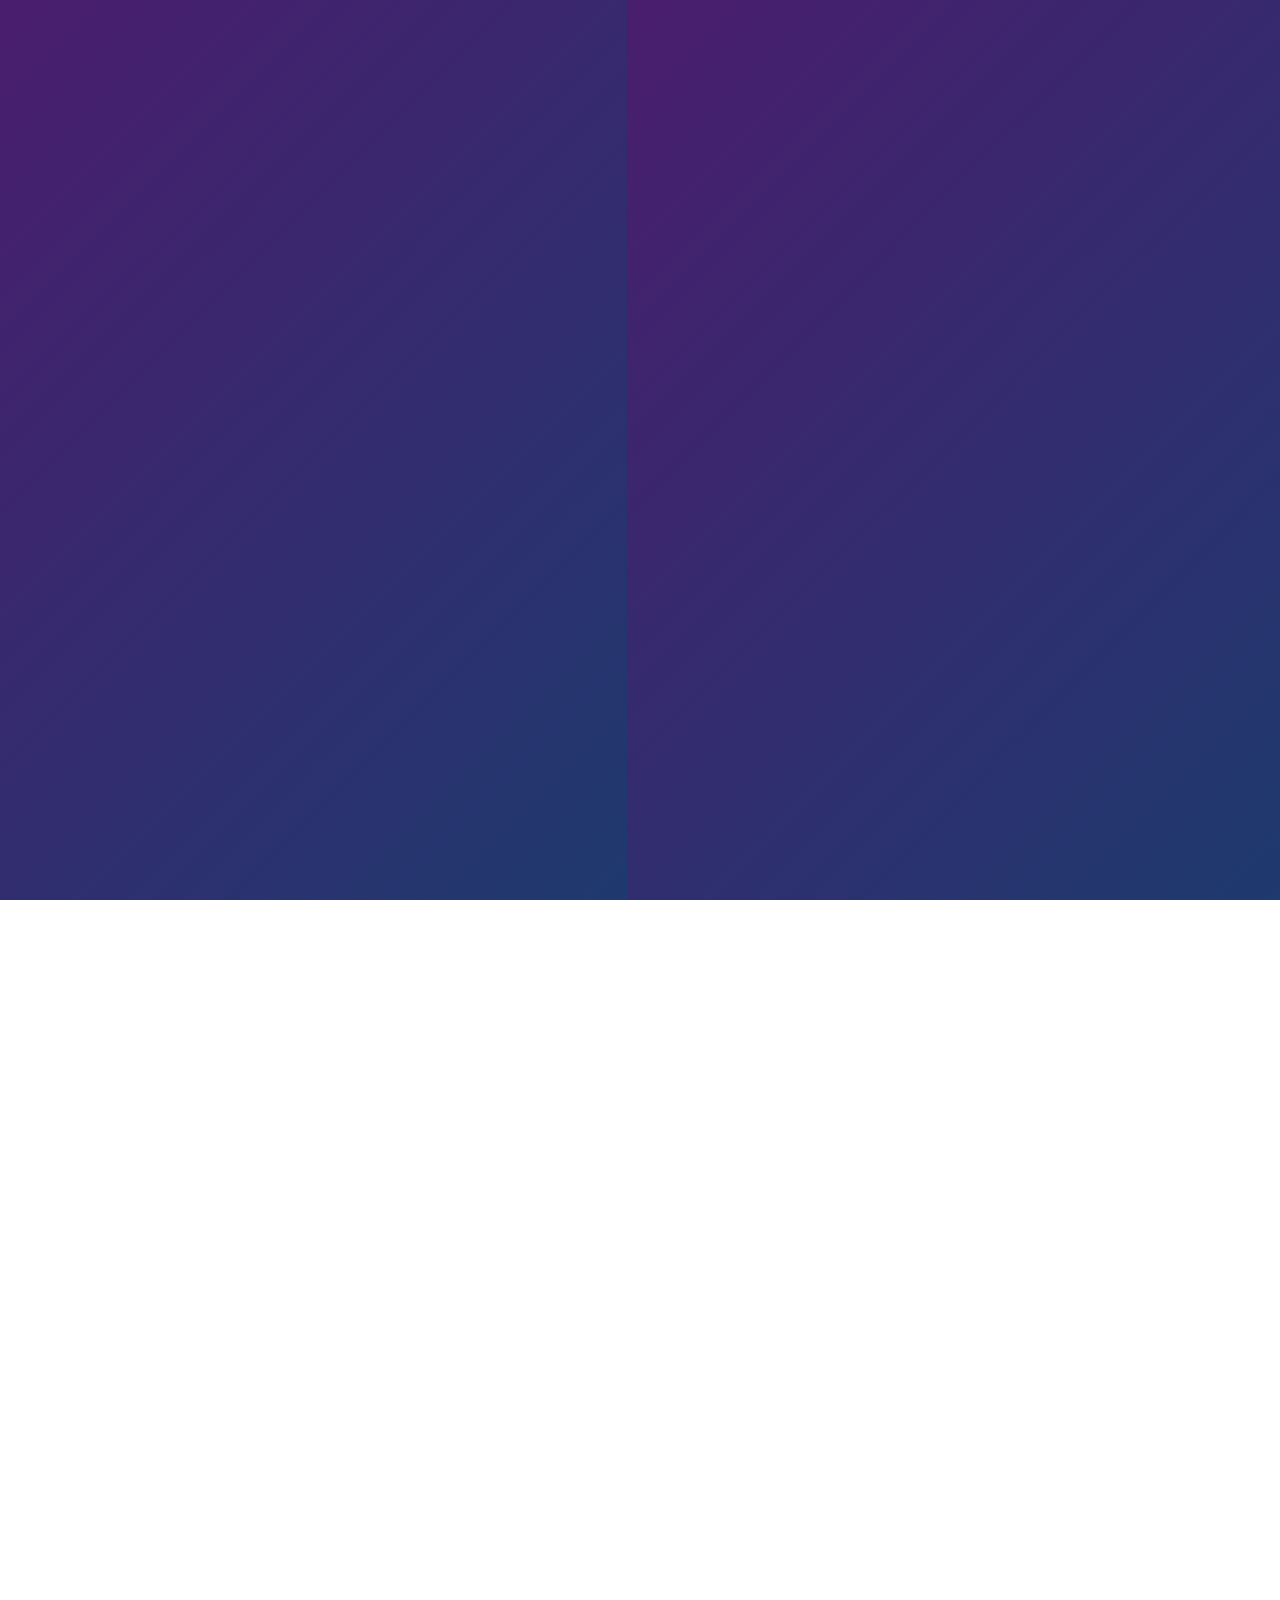
==== commit 7f6946e3: "Revert to previous BIM site design before cinematic redesign. Restore the original purple-and-white " ====
--- a/index.html
+++ b/index.html
@@ -6,12 +6,11 @@
   <title>BIM Junior School Galaxy Campus | Nurturing Hearts and Minds</title>
   <link rel="preconnect" href="https://fonts.googleapis.com">
   <link rel="preconnect" href="https://fonts.gstatic.com" crossorigin>
-  <link href="https://fonts.googleapis.com/css2?family=DM+Sans:ital,opsz,wght@0,9..40,400;0,9..40,600;0,9..40,700;1,9..40,400&family=Fredoka:wght@400;600;700&family=Syne:wght@600;700;800&display=swap" rel="stylesheet">
+  <link href="https://fonts.googleapis.com/css2?family=Fredoka:wght@400;500;600;700&family=Nunito:wght@400;600;700;800&display=swap" rel="stylesheet">
   <link rel="stylesheet" href="https://cdnjs.cloudflare.com/ajax/libs/font-awesome/6.5.1/css/all.min.css">
   <link rel="stylesheet" href="css/style.css">
-  <link rel="stylesheet" href="css/cinematic.css">
 </head>
-<body class="preloader-active cinematic">
+<body class="preloader-active">
 
   <div class="scroll-progress" aria-hidden="true"></div>
   <div class="page-transition" aria-hidden="true"></div>
@@ -47,247 +46,219 @@
       </a>
       <ul class="nav-links">
         <li><a href="index.html" class="active">Home</a></li>
-        <li><a href="about.html">About</a></li>
-        <li><a href="#levels">Programs</a></li>
-        <li><a href="about.html#contact" class="nav-cta">Enroll</a></li>
+        <li><a href="about.html">About Us</a></li>
+        <li><a href="about.html#programs">Programs</a></li>
+        <li><a href="about.html#contact" class="nav-cta">Enroll Now</a></li>
       </ul>
       <div class="hamburger">
-        <span></span><span></span><span></span>
+        <span></span>
+        <span></span>
+        <span></span>
       </div>
     </div>
   </nav>
 
-  <!-- Cinematic Hero -->
-  <section class="c-hero">
-    <div class="c-hero-media">
-      <img
-        src="https://images.unsplash.com/photo-1503454537198-1afabbef1b04?auto=format&fit=crop&w=1600&q=80"
-        alt="Happy children at kindergarten"
-      >
-    </div>
-    <div class="c-hero-inner">
-      <p class="c-hero-label"><i class="fas fa-star"></i> Kampala · Day Care to Junior 3</p>
-      <h1 class="c-hero-title">
-        <span class="line"><span>Galaxy</span></span>
-        <span class="line"><span>Campus</span></span>
-      </h1>
-      <p class="c-hero-sub">BIM Junior School — where every child is nurtured in heart and mind, from their very first steps to Junior 3.</p>
-      <div class="c-hero-actions">
-        <a href="about.html#contact" class="btn btn-primary"><i class="fas fa-paper-plane"></i> Enroll Today</a>
-        <a href="#levels" class="btn btn-outline"><i class="fas fa-arrow-down"></i> Explore</a>
-      </div>
-    </div>
-    <div class="c-scroll-cue" aria-hidden="true">
-      <span>Scroll</span>
-      <div class="bar"></div>
-    </div>
-  </section>
-
-  <!-- Marquee -->
-  <div class="c-marquee" aria-hidden="true">
-    <div class="c-marquee-track">
-      <span>Nurturing Hearts and Minds <span class="dot">✦</span></span>
-      <span>Day Care <span class="dot">✦</span></span>
-      <span>Nursery <span class="dot">✦</span></span>
-      <span>KG <span class="dot">✦</span></span>
-      <span>Junior 1 <span class="dot">✦</span></span>
-      <span>Junior 2 <span class="dot">✦</span></span>
-      <span>Junior 3 <span class="dot">✦</span></span>
-      <span>Galaxy Campus Kampala <span class="dot">✦</span></span>
-      <span>Nurturing Hearts and Minds <span class="dot">✦</span></span>
-      <span>Day Care <span class="dot">✦</span></span>
-      <span>Nursery <span class="dot">✦</span></span>
-      <span>KG <span class="dot">✦</span></span>
-      <span>Junior 1 <span class="dot">✦</span></span>
-      <span>Junior 2 <span class="dot">✦</span></span>
-      <span>Junior 3 <span class="dot">✦</span></span>
-      <span>Galaxy Campus Kampala <span class="dot">✦</span></span>
-    </div>
-  </div>
+  <!-- Hero -->
+  <section class="hero">
+    <div class="hero-shapes">
+      <div class="shape shape-1"></div>
+      <div class="shape shape-2"></div>
+      <div class="shape shape-3"></div>
+      <div class="shape shape-4"></div>
+    </div>
+    <div class="container hero-content">
+      <div class="hero-text">
+        <p class="hero-motto hero-anim" style="--i:0"><i class="fas fa-heart"></i> Nurturing Hearts and Minds</p>
+        <h1 class="hero-anim" style="--i:1">BIM Junior School <span>Galaxy Campus</span></h1>
+        <p class="hero-anim" style="--i:2">A trusted school from Day Care through Junior 3, where every child grows in knowledge, character, and confidence within a caring purple-and-blue community.</p>
+        <div class="hero-buttons hero-anim" style="--i:3">
+          <a href="about.html#contact" class="btn btn-primary">
+            <i class="fas fa-paper-plane"></i> Enroll Today
+          </a>
+          <a href="about.html" class="btn btn-outline">
+            <i class="fas fa-play-circle"></i> Learn More
+          </a>
+        </div>
+      </div>
+      <div class="hero-visual reveal-right">
+        <div class="hero-card">
+          <div class="hero-logo-wrap">
+            <img src="images/logo.png" alt="BIM Junior School Galaxy Campus Logo">
+          </div>
+          <div class="hero-badge hero-badge-1">
+            <i class="fas fa-star"></i> Excellence
+          </div>
+          <div class="hero-badge hero-badge-2">
+            <i class="fas fa-graduation-cap"></i> Day Care – J3
+          </div>
+        </div>
+      </div>
+    </div>
+  </section>
 
   <!-- Stats -->
-  <div class="c-stats reveal">
-    <div class="c-stat">
-      <div class="num stat-number" data-target="400" data-suffix="+">0</div>
-      <div class="lbl">Happy Students</div>
-    </div>
-    <div class="c-stat">
-      <div class="num stat-number" data-target="30" data-suffix="+">0</div>
-      <div class="lbl">Teachers</div>
-    </div>
-    <div class="c-stat">
-      <div class="num stat-number" data-target="6" data-suffix="">0</div>
-      <div class="lbl">Class Levels</div>
-    </div>
-    <div class="c-stat">
-      <div class="num stat-number" data-target="99" data-suffix="%">0</div>
-      <div class="lbl">Parent Satisfaction</div>
-    </div>
-  </div>
-
-  <!-- ON CAMPUS split -->
-  <section class="c-split reveal">
-    <div class="c-split-text">
-      <h2 class="c-split-heading">
-        <span class="top">ON</span>
-        <span class="bottom">CAMPUS</span>
-      </h2>
-      <p>A safe, vibrant Galaxy Campus in Kampala where children learn through play, creativity, and care — from Day Care all the way to Junior 3.</p>
-      <a href="about.html" class="c-link-arrow">Discover our story <i class="fas fa-arrow-right"></i></a>
-    </div>
-    <div class="c-split-visual">
-      <img
-        src="https://images.unsplash.com/photo-1587654780291-39fdeda3a097?auto=format&fit=crop&w=1200&q=80"
-        alt="Children painting and creating at school"
-        loading="lazy"
-      >
-    </div>
-  </section>
-
-  <!-- IN CLASS split -->
-  <section class="c-split c-split-reverse reveal">
-    <div class="c-split-text">
-      <h2 class="c-split-heading">
-        <span class="top">IN</span>
-        <span class="bottom">CLASS</span>
-      </h2>
-      <p>Quality education rooted in our motto — Nurturing Hearts and Minds. Strong academics, character building, and joyful discovery every day.</p>
-      <a href="about.html#programs" class="c-link-arrow">View all programmes <i class="fas fa-arrow-right"></i></a>
-    </div>
-    <div class="c-split-visual">
-      <img
-        src="https://images.unsplash.com/photo-1497633762265-9d179a990aa6?auto=format&fit=crop&w=1200&q=80"
-        alt="Children learning in a bright classroom"
-        loading="lazy"
-      >
-    </div>
-  </section>
-
-  <!-- Quote -->
-  <section class="c-quote reveal">
-    <p>It doesn't matter where you start — it's how you grow with love, learning, and laughter every single day.</p>
-    <cite>— BIM Junior School Motto</cite>
-  </section>
-
-  <!-- Horizontal scroll — Class Levels -->
-  <section class="c-hscroll-wrap" id="levels">
-    <div class="c-hscroll-header reveal">
-      <h2>Our <span>Class Levels</span></h2>
-      <span class="c-hscroll-hint"><i class="fas fa-arrows-left-right"></i> Scroll to explore</span>
-    </div>
-    <div class="c-hscroll" id="hscroll-track">
-      <article class="c-level-card">
-        <img src="https://images.unsplash.com/photo-1566004103960-866ad8a7b757?auto=format&fit=crop&w=800&q=80" alt="Day Care" loading="lazy">
-        <div class="c-level-card-body">
-          <div class="c-level-tag">Day Care</div>
-          <h3>Little Stars</h3>
-          <p>A gentle, loving start with play-based routines and sensory activities for our youngest learners.</p>
-        </div>
-      </article>
-      <article class="c-level-card">
-        <img src="https://images.unsplash.com/photo-1529390079861-baebe2aea40e?auto=format&fit=crop&w=800&q=80" alt="Nursery" loading="lazy">
-        <div class="c-level-card-body">
-          <div class="c-level-tag">Nursery</div>
-          <h3>Early Explorers</h3>
-          <p>Songs, stories, colours, and guided play that build confidence and early social skills.</p>
-        </div>
-      </article>
-      <article class="c-level-card">
-        <img src="https://images.unsplash.com/photo-1503676260728-1c00da094a0b?auto=format&fit=crop&w=800&q=80" alt="Kindergarten" loading="lazy">
-        <div class="c-level-card-body">
-          <div class="c-level-tag">KG</div>
-          <h3>Kindergarten</h3>
-          <p>Literacy, numeracy, and creativity through hands-on learning and structured discovery.</p>
-        </div>
-      </article>
-      <article class="c-level-card">
-        <img src="https://images.unsplash.com/photo-1544776193-352d25ca82cd?auto=format&fit=crop&w=800&q=80" alt="Junior 1" loading="lazy">
-        <div class="c-level-card-body">
-          <div class="c-level-tag">Junior 1</div>
-          <h3>Foundation</h3>
-          <p>Building strong reading, writing, and maths foundations with growing independence.</p>
-        </div>
-      </article>
-      <article class="c-level-card">
-        <img src="https://images.unsplash.com/photo-1472162072942-cd5147eb3903?auto=format&fit=crop&w=800&q=80" alt="Junior 2" loading="lazy">
-        <div class="c-level-card-body">
-          <div class="c-level-tag">Junior 2</div>
-          <h3>Growing Leaders</h3>
-          <p>Advanced academics, critical thinking, and leadership in a supportive community.</p>
-        </div>
-      </article>
-      <article class="c-level-card">
-        <img src="https://images.unsplash.com/photo-1509062522246-3755977927d7?auto=format&fit=crop&w=800&q=80" alt="Junior 3" loading="lazy">
-        <div class="c-level-card-body">
-          <div class="c-level-tag">Junior 3</div>
-          <h3>School Ready</h3>
-          <p>Comprehensive academics and character development preparing learners for the next chapter.</p>
-        </div>
-      </article>
-    </div>
-  </section>
-
-  <!-- Campus Moments -->
-  <section class="c-moments">
-    <div class="c-moments-header reveal">
-      <span class="section-tag"><i class="fas fa-camera"></i> Campus Life</span>
-      <h2>Happy Moments at Galaxy</h2>
-      <p style="color:var(--text-muted);margin-top:0.5rem;">Learning, laughter, and discovery every day.</p>
-    </div>
-    <div class="c-moments-grid stagger-children">
-      <div class="c-moment c-moment--a">
-        <img src="https://images.unsplash.com/photo-1587654780291-39fdeda3a097?auto=format&fit=crop&w=1000&q=80" alt="Creative arts" loading="lazy">
-        <div class="c-moment-label"><i class="fas fa-palette"></i> Creative Arts</div>
-      </div>
-      <div class="c-moment c-moment--b">
-        <img src="https://images.unsplash.com/photo-1566004103960-866ad8a7b757?auto=format&fit=crop&w=800&q=80" alt="Day care" loading="lazy">
-        <div class="c-moment-label"><i class="fas fa-baby"></i> Day Care</div>
-      </div>
-      <div class="c-moment c-moment--c">
-        <img src="https://images.unsplash.com/photo-1529390079861-baebe2aea40e?auto=format&fit=crop&w=800&q=80" alt="Play time" loading="lazy">
-        <div class="c-moment-label"><i class="fas fa-puzzle-piece"></i> Play & Learn</div>
-      </div>
-      <div class="c-moment c-moment--d">
-        <img src="https://images.unsplash.com/photo-1503676260728-1c00da094a0b?auto=format&fit=crop&w=800&q=80" alt="Classroom" loading="lazy">
-        <div class="c-moment-label"><i class="fas fa-book"></i> Classroom</div>
-      </div>
-      <div class="c-moment c-moment--e">
-        <img src="https://images.unsplash.com/photo-1503454537198-1afabbef1b04?auto=format&fit=crop&w=1200&q=80" alt="School community" loading="lazy">
-        <div class="c-moment-label"><i class="fas fa-users"></i> Our Community</div>
+  <section class="stats">
+    <div class="container">
+      <div class="stats-grid stagger-children">
+        <div class="stat-card">
+          <i class="fas fa-users"></i>
+          <div class="stat-number" data-target="400" data-suffix="+">0</div>
+          <div class="stat-label">Happy Students</div>
+        </div>
+        <div class="stat-card">
+          <i class="fas fa-chalkboard-teacher"></i>
+          <div class="stat-number" data-target="30" data-suffix="+">0</div>
+          <div class="stat-label">Dedicated Teachers</div>
+        </div>
+        <div class="stat-card">
+          <i class="fas fa-layer-group"></i>
+          <div class="stat-number" data-target="6" data-suffix="">0</div>
+          <div class="stat-label">Class Levels</div>
+        </div>
+        <div class="stat-card">
+          <i class="fas fa-smile"></i>
+          <div class="stat-number" data-target="99" data-suffix="%">0</div>
+          <div class="stat-label">Parent Satisfaction</div>
+        </div>
+      </div>
+    </div>
+  </section>
+
+  <!-- Features -->
+  <section class="features">
+    <div class="container">
+      <div class="section-header reveal reveal-blur">
+        <span class="section-tag"><i class="fas fa-sparkles"></i> Why Choose Us</span>
+        <h2>Excellence from Day Care to Junior 3</h2>
+        <p>We blend strong academics with heart-centred care — helping every learner thrive from their very first day.</p>
+      </div>
+      <div class="features-grid stagger-children">
+        <div class="feature-card">
+          <div class="feature-icon purple"><i class="fas fa-book-open"></i></div>
+          <h3>Quality Education</h3>
+          <p>A structured curriculum from Day Care through Junior 3 that builds literacy, numeracy, and critical thinking.</p>
+        </div>
+        <div class="feature-card">
+          <div class="feature-icon gold"><i class="fas fa-heart"></i></div>
+          <h3>Nurturing Care</h3>
+          <p>Our motto — Nurturing Hearts and Minds — guides everything we do, creating a warm and supportive environment.</p>
+        </div>
+        <div class="feature-card">
+          <div class="feature-icon blue"><i class="fas fa-shield-halved"></i></div>
+          <h3>Safe Campus</h3>
+          <p>A secure, clean Galaxy Campus where parents can trust their children are protected and well cared for.</p>
+        </div>
+        <div class="feature-card">
+          <div class="feature-icon sky"><i class="fas fa-flask"></i></div>
+          <h3>STEM & Discovery</h3>
+          <p>Hands-on science, technology, and problem-solving activities that make learning exciting at every level.</p>
+        </div>
+        <div class="feature-card">
+          <div class="feature-icon violet"><i class="fas fa-palette"></i></div>
+          <h3>Creative Arts</h3>
+          <p>Music, art, and drama programmes that develop confidence, expression, and cultural appreciation.</p>
+        </div>
+        <div class="feature-card">
+          <div class="feature-icon navy"><i class="fas fa-people-group"></i></div>
+          <h3>Character Building</h3>
+          <p>Values-based teaching that shapes respectful, responsible, and compassionate young citizens.</p>
+        </div>
+      </div>
+    </div>
+  </section>
+
+  <!-- Programs Preview -->
+  <section class="programs-preview">
+    <div class="container">
+      <div class="section-header reveal reveal-blur">
+        <span class="section-tag"><i class="fas fa-layer-group"></i> Our Programs</span>
+        <h2>Day Care Through Junior 3</h2>
+        <p>Every class level is designed to meet your child's age, ability, and developmental needs.</p>
+      </div>
+      <div class="programs-grid stagger-children">
+        <div class="program-card">
+          <div class="program-image daycare">
+            <i class="fas fa-baby"></i>
+          </div>
+          <div class="program-body">
+            <span class="program-age">Day Care</span>
+            <h3>Little Stars Day Care</h3>
+            <p>A gentle, loving start with play-based routines, sensory activities, and early social skills for our youngest learners.</p>
+            <a href="about.html#programs" class="program-link">
+              View Details <i class="fas fa-arrow-right"></i>
+            </a>
+          </div>
+        </div>
+        <div class="program-card">
+          <div class="program-image nursery">
+            <i class="fas fa-puzzle-piece"></i>
+          </div>
+          <div class="program-body">
+            <span class="program-age">Nursery – KG</span>
+            <h3>Foundation Years</h3>
+            <p>Building early literacy, numeracy, and creativity through guided play, stories, and hands-on exploration.</p>
+            <a href="about.html#programs" class="program-link">
+              View Details <i class="fas fa-arrow-right"></i>
+            </a>
+          </div>
+        </div>
+        <div class="program-card">
+          <div class="program-image junior">
+            <i class="fas fa-rocket"></i>
+          </div>
+          <div class="program-body">
+            <span class="program-age">Junior 1 – 3</span>
+            <h3>Junior School</h3>
+            <p>Advanced learning in Junior 1, 2, and 3 with strong academics, leadership skills, and school readiness.</p>
+            <a href="about.html#programs" class="program-link">
+              View Details <i class="fas fa-arrow-right"></i>
+            </a>
+          </div>
+        </div>
       </div>
     </div>
   </section>
 
   <!-- Testimonials -->
-  <section class="testimonials" style="background:var(--c-dark-soft);">
+  <section class="testimonials">
     <div class="container">
       <div class="section-header reveal reveal-blur">
-        <span class="section-tag"><i class="fas fa-quote-left"></i> Parents Say</span>
-        <h2 style="color:white;">Trusted by Families</h2>
+        <span class="section-tag"><i class="fas fa-quote-left"></i> Testimonials</span>
+        <h2>What Parents Say</h2>
+        <p>Hear from families who trust BIM Junior School Galaxy Campus with their children.</p>
       </div>
       <div class="testimonial-slider reveal-scale">
         <div class="testimonial-card active">
           <i class="fas fa-quote-left quote-icon"></i>
-          <p>"BIM Junior School has been wonderful. The teachers truly live by their motto — our daughter feels loved and challenged every day!"</p>
+          <p>"BIM Junior School has been wonderful for our family. The teachers truly live by their motto — our daughter feels loved and challenged every day!"</p>
           <div class="testimonial-author">
-            <div class="author-avatar" style="background:linear-gradient(135deg,var(--purple),var(--purple-light));">A</div>
-            <div><h4>Mrs. Adjei</h4><span>Parent — Junior 2</span></div>
+            <div class="author-avatar" style="background: linear-gradient(135deg, var(--purple), var(--purple-light));">A</div>
+            <div>
+              <h4>Mrs. Adjei</h4>
+              <span>Parent — Junior 2</span>
+            </div>
           </div>
         </div>
         <div class="testimonial-card">
           <i class="fas fa-quote-left quote-icon"></i>
-          <p>"From Day Care to Junior 3, the school has been consistent. Galaxy Campus is clean, safe, and full of caring staff."</p>
+          <p>"From Day Care to Junior 3, the school has been consistent in quality. The Galaxy Campus is clean, safe, and full of caring staff."</p>
           <div class="testimonial-author">
-            <div class="author-avatar" style="background:linear-gradient(135deg,var(--blue),var(--blue-bright));">K</div>
-            <div><h4>Mr. Kwame Osei</h4><span>Parent — Junior 1</span></div>
+            <div class="author-avatar" style="background: linear-gradient(135deg, var(--blue), var(--blue-bright));">K</div>
+            <div>
+              <h4>Mr. Kwame Osei</h4>
+              <span>Parent — Junior 1</span>
+            </div>
           </div>
         </div>
         <div class="testimonial-card">
           <i class="fas fa-quote-left quote-icon"></i>
-          <p>"The purple and white uniforms give children such pride. My son has grown in confidence since joining Nursery."</p>
+          <p>"The purple and white uniforms give the children such pride. My son has grown in confidence and academics since joining Nursery."</p>
           <div class="testimonial-author">
-            <div class="author-avatar" style="background:linear-gradient(135deg,var(--gold),#f9ca24);">E</div>
-            <div><h4>Mrs. Efua Mensah</h4><span>Parent — Nursery</span></div>
+            <div class="author-avatar" style="background: linear-gradient(135deg, var(--gold), #f9ca24);">E</div>
+            <div>
+              <h4>Mrs. Efua Mensah</h4>
+              <span>Parent — Nursery</span>
+            </div>
           </div>
         </div>
         <div class="slider-dots">
@@ -300,14 +271,15 @@
   </section>
 
   <!-- CTA -->
-  <section class="c-cta">
-    <div class="c-cta-bg">
-      <img src="https://images.unsplash.com/photo-1503454537198-1afabbef1b04?auto=format&fit=crop&w=1600&q=80" alt="" loading="lazy">
-    </div>
-    <div class="c-cta-content reveal">
-      <h2>Give Your Child the BIM Advantage</h2>
-      <p>Visit Galaxy Campus at 10b Salaama 9014, Kampala — and see why families choose us.</p>
-      <a href="about.html#contact" class="btn btn-primary"><i class="fas fa-calendar-check"></i> Book a Tour</a>
+  <section class="cta-banner">
+    <div class="container">
+      <div class="cta-inner reveal">
+        <h2>Give Your Child the BIM Advantage</h2>
+        <p>Schedule a tour of Galaxy Campus and discover why families choose BIM Junior School.</p>
+        <a href="about.html#contact" class="btn">
+          <i class="fas fa-calendar-check"></i> Book a Free Tour
+        </a>
+      </div>
     </div>
   </section>
 
@@ -323,35 +295,41 @@
               <span class="logo-campus">Galaxy Campus</span>
             </span>
           </a>
-          <p><em>Nurturing Hearts and Minds</em> — Day Care through Junior 3.</p>
+          <p><em>Nurturing Hearts and Minds</em> — from Day Care through Junior 3. Building tomorrow's leaders today.</p>
           <div class="social-links">
             <a href="#" aria-label="Facebook"><i class="fab fa-facebook-f"></i></a>
             <a href="#" aria-label="Instagram"><i class="fab fa-instagram"></i></a>
+            <a href="#" aria-label="Twitter"><i class="fab fa-twitter"></i></a>
             <a href="#" aria-label="YouTube"><i class="fab fa-youtube"></i></a>
           </div>
         </div>
         <div>
-          <h4>Explore</h4>
+          <h4>Quick Links</h4>
           <ul class="footer-links">
             <li><a href="index.html">Home</a></li>
-            <li><a href="about.html">About</a></li>
-            <li><a href="#levels">Programs</a></li>
+            <li><a href="about.html">About Us</a></li>
+            <li><a href="about.html#programs">Programs</a></li>
             <li><a href="about.html#contact">Contact</a></li>
           </ul>
         </div>
         <div>
-          <h4>Levels</h4>
+          <h4>Class Levels</h4>
           <ul class="footer-links">
-            <li><a href="#levels">Day Care</a></li>
-            <li><a href="#levels">Nursery &amp; KG</a></li>
-            <li><a href="#levels">Junior 1–3</a></li>
+            <li><a href="about.html#programs">Day Care</a></li>
+            <li><a href="about.html#programs">Nursery &amp; KG</a></li>
+            <li><a href="about.html#programs">Junior 1</a></li>
+            <li><a href="about.html#programs">Junior 2 &amp; 3</a></li>
           </ul>
         </div>
         <div>
-          <h4>Visit Us</h4>
+          <h4>Contact Us</h4>
           <div class="contact-item">
             <i class="fas fa-map-marker-alt"></i>
-            <span>10b Salaama 9014, Kampala</span>
+            <span>10b Salaama 9014, Kampala, Uganda</span>
+          </div>
+          <div class="contact-item">
+            <i class="fas fa-phone"></i>
+            <span>Contact school office</span>
           </div>
           <div class="contact-item">
             <i class="fas fa-envelope"></i>
@@ -360,7 +338,7 @@
         </div>
       </div>
       <div class="footer-bottom">
-        <p>&copy; 2026 BIM Junior School Galaxy Campus. <em>Nurturing Hearts and Minds</em></p>
+        <p>&copy; 2026 BIM Junior School Galaxy Campus. All rights reserved. <em>Nurturing Hearts and Minds</em></p>
       </div>
     </div>
   </footer>
